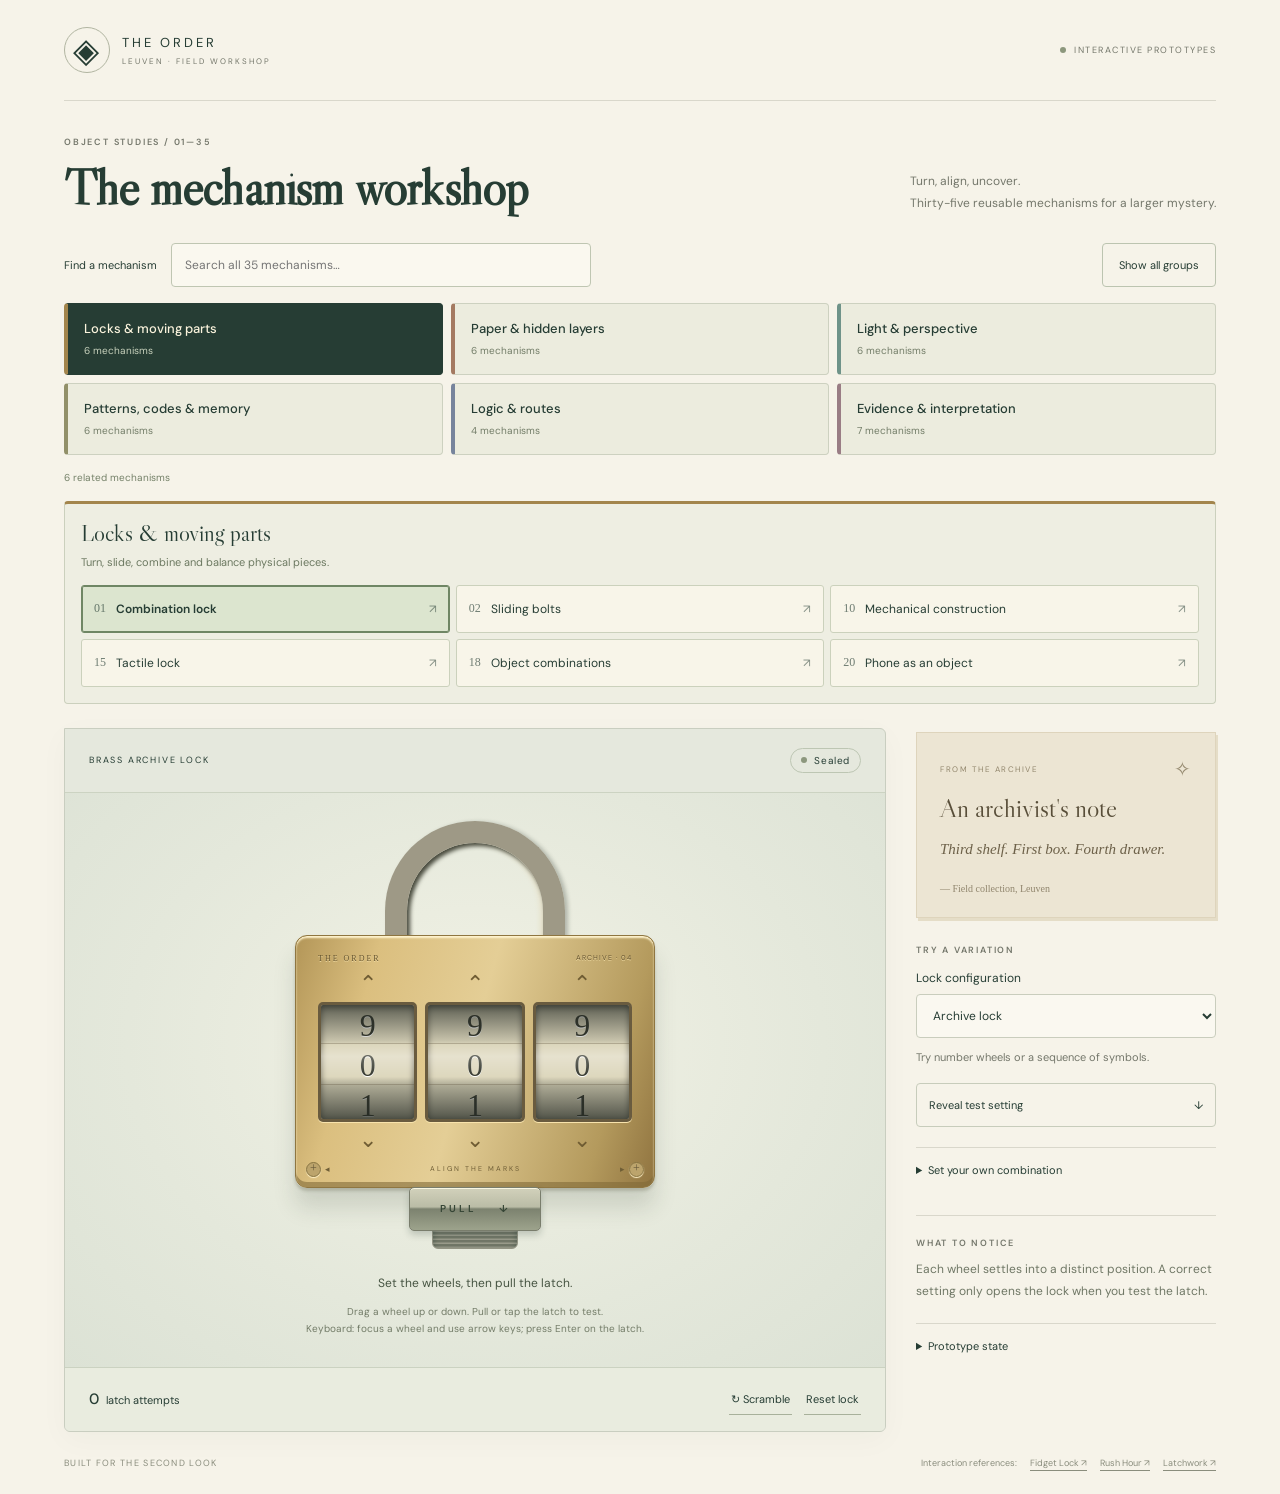
==== index.html @ 9accd9e1 "Publish the workshop grouped into six related mechanism families" ====
<!doctype html>
<html lang="en"><head><meta charset="UTF-8"/><meta name="viewport" content="width=device-width, initial-scale=1.0"/>
<meta name="theme-color" content="#263d34"/><meta name="description" content="Explore 35 reusable puzzle mechanics in six related families: locks and moving parts, paper and hidden layers, light and perspective, patterns and memory, logic and routes, and evidence and interpretation."/>
<title>The Mechanism Workshop · Leuven</title>  <script type="module" crossorigin src="./assets/index-C-4NI9Vb.js"></script>
  <link rel="stylesheet" crossorigin href="./assets/index-BwC45BdS.css">
</head>
<body><div id="root"></div></body></html>
---- assets/index-BwC45BdS.css ----
@import "https://fonts.googleapis.com/css2?family=DM+Sans:wght@400;500;600;700&family=Libre+Caslon+Display&display=swap";._lab_1rty1_1{--forest:#263d34;--muted:#74776b;--line:#d9d7cb;--paper:#f6f3e9;background:var(--paper);min-height:100dvh;color:var(--forest);padding:0 clamp(20px,5vw,76px);font-family:DM Sans,sans-serif}._header_1rty1_6{border-bottom:1px solid var(--line);justify-content:space-between;align-items:center;gap:16px;max-width:1240px;margin:auto;padding:27px 0;display:flex}._brand_1rty1_7{letter-spacing:3px;align-items:center;gap:12px;font-size:13px;text-decoration:none;display:flex}._brand_1rty1_7 small{letter-spacing:2px;color:var(--muted);margin-top:5px;font-size:8px;display:block}._seal_1rty1_9{border:1px solid #b1b5a1;border-radius:50%;place-items:center;width:46px;height:46px;font-family:Georgia,serif;font-size:34px;display:grid}._prototypeLabel_1rty1_10{letter-spacing:1.5px;color:var(--muted);align-items:center;gap:8px;font-size:9px;display:flex}._prototypeLabel_1rty1_10 i,._status_1rty1_11 i{background:#8c977d;border-radius:50%;width:6px;height:6px}._intro_1rty1_12{justify-content:space-between;align-items:end;gap:20px;max-width:1240px;margin:35px auto 28px;display:flex}._eyebrow_1rty1_13{letter-spacing:1.8px;color:var(--muted);font-weight:600;line-height:1.5;font-size:9px!important}._intro_1rty1_12 h1{letter-spacing:-.8px;margin:10px 0 0;font-family:Libre Caslon Display,Georgia,serif;font-size:clamp(34px,4vw,50px);line-height:1.1}._intro_1rty1_12>p{color:var(--muted);font-size:12px;line-height:1.8}._workspace_1rty1_16{grid-template-columns:minmax(0,1fr) 300px;align-items:start;gap:30px;max-width:1240px;margin:auto;display:grid}._workbench_1rty1_17{background:#e5e8dd;border:1px solid #c9cec0;border-radius:0 6px 6px;overflow:hidden;box-shadow:0 8px 30px #27382b08}._benchTop_1rty1_18{letter-spacing:1.8px;border-bottom:1px solid #ccd3c2;justify-content:space-between;align-items:center;gap:15px;padding:19px 24px;font-size:9px;display:flex}._status_1rty1_11{letter-spacing:.6px;border:1px solid #bdc6b3;border-radius:30px;align-items:center;gap:7px;padding:5px 10px;font-size:10px;display:flex}._status_1rty1_11[data-success=true]{color:#264926;background:#d5e3cb;border-color:#93ac84}._status_1rty1_11[data-success=true] i{background:#3d6b34}._stage_1rty1_22{background:radial-gradient(at 50% 44%,#f2f2e5 0,#e4e8db 60%,#dce2d5 100%);min-height:574px;padding:28px 30px 22px}._mechanism_1rty1_23{flex-direction:column;align-items:center;width:100%;display:flex}._lockObject_1rty1_24{flex-shrink:0;width:min(100%,360px);height:448px;position:relative}._shackle_1rty1_25{transform-origin:90% 85%;background:0 0;border:22px solid #9e9986;border-bottom:0;border-radius:90px 90px 0 0;width:50%;height:170px;transition:transform .5s;position:absolute;top:0;left:25%;box-shadow:inset 3px 3px 4px #484a3d,inset -3px 0 5px #e5e0c9,3px 1px 4px #15231b45}._lockObject_1rty1_24[data-open=true] ._shackle_1rty1_25{transform:translateY(-20px)rotate(12deg)}._lockBody_1rty1_27{z-index:2;background:linear-gradient(106deg,#b39658,#dbbf7f 20%,#e4ce96 48%,#b49a5d 84%,#907440);border:1px solid #8f7641;border-radius:12px;width:100%;padding:17px 22px 12px;position:absolute;top:114px;left:0;box-shadow:inset 0 2px 2px #fff4cf,inset 0 -5px #836b3999,0 20px 22px #26352625,0 3px 3px #3e3f2435}._lockBody_1rty1_27:before,._lockBody_1rty1_27:after{content:"+";color:#695a3a;text-align:center;background:#bca46c;border:1px solid #877340;border-radius:50%;width:13px;height:13px;font:12px/10px Georgia,serif;position:absolute;bottom:10px;box-shadow:0 1px 1px #fff1c7}._lockBody_1rty1_27:before{left:10px}._lockBody_1rty1_27:after{right:10px}._engraving_1rty1_30{letter-spacing:2px;color:#64532f;text-shadow:0 1px #eed9a2;justify-content:space-between;gap:8px;margin-bottom:2px;font:8px/1.4 Georgia,serif;display:flex}._engraving_1rty1_30 span{letter-spacing:1px;font:7px DM Sans,sans-serif}._wheels_1rty1_32{grid-template-columns:repeat(var(--wheels), minmax(0, 1fr));gap:8px;display:grid}._wheelColumn_1rty1_33{min-width:0}._wheelStep_1rty1_34{color:#6f5c33;touch-action:manipulation;background:0 0;border-radius:4px;place-items:center;width:100%;height:36px;font:22px Georgia,serif;display:grid}._wheelStep_1rty1_34:hover:not(:disabled){background:#fff1c32b}._wheel_1rty1_32{touch-action:none;cursor:grab;-webkit-user-select:none;user-select:none;background:#ddd7bd;border:3px solid #695b3f;border-radius:5px;height:120px;position:relative;overflow:hidden;box-shadow:0 1px #f8e3ac,inset 0 2px 6px #0008}._wheel_1rty1_32:active{cursor:grabbing}._wheelStack_1rty1_38{pointer-events:none;width:100%;position:absolute;top:-40px}._wheelStack_1rty1_38 span{text-align:center;color:#33362c;text-shadow:0 1px #fff;height:40px;font-family:Georgia,serif;font-size:clamp(22px,3vw,32px);line-height:40px;display:block}._wheelGlass_1rty1_40{pointer-events:none;background:linear-gradient(#252a24b0,#252a2420 31%,#0000 35%,#fff4 45%,#0000 63%,#252a2440 70%,#252a24bf);position:absolute;inset:0}._wheelGlass_1rty1_40:after{content:"";border-top:1px solid #5e513a50;border-bottom:1px solid #5e513a50;width:100%;height:40px;position:absolute;top:38px}._lockIndex_1rty1_42{color:#6f5e36;justify-content:space-between;align-items:center;margin:5px 7px 0;font-size:9px;display:flex}._lockIndex_1rty1_42 span{letter-spacing:2px;font-size:7px}._latchRail_1rty1_44{background:repeating-linear-gradient(0deg,#9a9b8b 0 1px,#727768 2px 4px);border:1px solid #949585;border-radius:6px;width:86px;height:74px;position:absolute;top:354px;left:calc(50% - 43px);box-shadow:inset 0 2px 6px #263c3366}._latch_1rty1_44{color:#354535;letter-spacing:3px;cursor:grab;touch-action:none;-webkit-user-select:none;user-select:none;z-index:3;background:linear-gradient(#d2d1bb,#babca6 45%,#7c826f 50%,#9da38c);border:1px solid #797d6c;border-radius:5px;justify-content:center;align-items:center;gap:22px;width:132px;height:44px;font-size:10px;font-weight:600;display:flex;position:absolute;top:366px;left:calc(50% - 66px);box-shadow:0 4px 7px #263c3338,inset 0 1px #f8f6e1}._latch_1rty1_44:active{cursor:grabbing}._latch_1rty1_44:disabled{opacity:1}._feedback_1rty1_48{text-align:center;color:#465442;max-width:480px;min-height:19px;margin-top:5px;font-size:12px;line-height:1.5}._feedback_1rty1_48[data-success=true]{color:#275f38;font-weight:600}._help_1rty1_50{text-align:center;color:#737c68;max-width:430px;margin-top:10px;font-size:10px;line-height:1.7}._benchBottom_1rty1_51{background:#e9ecdf;border-top:1px solid #cbd2c1;justify-content:space-between;align-items:center;gap:16px;padding:16px 24px;font-size:11px;display:flex}._benchBottom_1rty1_51 strong{margin-right:4px;font-size:15px;font-weight:500}._benchBottom_1rty1_51>div{align-items:center;gap:12px;display:flex}._benchBottom_1rty1_51 button{background:0 0;border-bottom:1px solid #a8b19b;padding:8px 2px;font-size:11px}._sidebar_1rty1_55{min-width:0;padding-top:4px}._note_1rty1_56{background:#ece5d3;border:1px solid #ded4bc;padding:23px;position:relative;box-shadow:2px 3px #e5ddc7}._noteHeading_1rty1_57{letter-spacing:1.5px;color:#93876d;justify-content:space-between;align-items:center;font-size:8px;display:flex}._noteHeading_1rty1_57 span:last-child{font-size:20px}._note_1rty1_56 h2{color:#584e39;margin:12px 0;font:26px/1.15 Libre Caslon Display,Georgia,serif}._note_1rty1_56 p{color:#6d6149;font:italic 15px/1.8 Georgia,serif}._noteSignature_1rty1_61{color:#91866e;margin-top:20px;font:10px Georgia,serif;display:block}._controls_1rty1_62{margin-top:26px}._controls_1rty1_62 label{margin:13px 0 8px;font-size:12px;display:block}._controls_1rty1_62 select,._controls_1rty1_62 input{width:100%;color:var(--forest);background:#faf8f0;border:1px solid #c9cdbd;border-radius:4px;min-height:44px;padding:12px;font-size:12px}._controlNote_1rty1_65{color:var(--muted);margin:10px 0 16px;font-size:11px;line-height:1.7}._outlineButton_1rty1_66{background:0 0;border:1px solid #c7ccbb;border-radius:4px;justify-content:space-between;align-items:center;width:100%;min-height:44px;padding:12px;font-size:11px;display:flex}._outlineButton_1rty1_66:hover{background:#e9ecdf}._reveal_1rty1_68{background:#e9ecdf;border:1px solid #cdd3c1;border-radius:4px;margin-top:9px;padding:16px}._reveal_1rty1_68 small{letter-spacing:1.4px;color:var(--muted);margin-bottom:10px;font-size:8px;display:block}._reveal_1rty1_68 strong{letter-spacing:3px;overflow-wrap:anywhere;font:26px Georgia,serif}._reveal_1rty1_68 ol{margin:0;padding-left:18px;font-size:11px;line-height:1.8}._details_1rty1_72{border-top:1px solid var(--line);margin-top:20px;font-size:11px}._details_1rty1_72 summary{cursor:pointer;padding:15px 0}._details_1rty1_72 pre{white-space:pre-wrap;overflow-wrap:anywhere;background:#e9ecdf;padding:12px;font-size:10px;line-height:1.6}._formRow_1rty1_75{gap:8px;display:flex}._formRow_1rty1_75 input{flex:1;min-width:0}._formRow_1rty1_75 button{background:var(--forest);color:#faf5df;border-radius:4px;padding:10px 15px;font-size:11px}._formError_1rty1_78{color:#99442e;margin-top:8px;font-size:11px}._observation_1rty1_79{border-top:1px solid var(--line);margin-top:23px;padding-top:21px}._observation_1rty1_79 p:last-child{color:#6f7765;margin-top:9px;font-size:12px;line-height:1.8}._footer_1rty1_81{letter-spacing:1.3px;color:#8a8d7d;justify-content:space-between;gap:14px;max-width:1240px;margin:auto;padding:25px 0;font-size:9px;display:flex}._footer_1rty1_81>span:last-child{letter-spacing:0;flex-wrap:wrap;gap:13px;display:flex}._footer_1rty1_81 a{text-underline-offset:4px}._boardFrame_1rty1_84{background:#657260;border:1px solid #515f4c;border-radius:9px;width:min(100%,408px);padding:16px;box-shadow:inset 0 1px 2px #a1af96,0 15px 25px #263c3322}._boardLabel_1rty1_85{color:#c9d0ba;letter-spacing:1.5px;justify-content:space-between;margin:0 0 12px;font-size:8px;display:flex}._board_1rty1_84{aspect-ratio:1;background-color:#d9ddc8;background-image:linear-gradient(90deg,#9ca68b60 1px,#0000 1px),linear-gradient(#9ca68b60 1px,#0000 1px);background-size:calc(100% / var(--size)) calc(100% / var(--size));border:2px solid #48563f;border-radius:3px;width:100%;position:relative;box-shadow:inset 2px 2px 8px #34492e2b}._exit_1rty1_87{z-index:2;color:#fff5d8;pointer-events:none;background:#b29457;border-radius:3px;place-items:center;width:27px;height:36px;font-size:20px;display:grid;position:absolute}._exit_1rty1_87[data-edge=right]{right:-29px;transform:translateY(-50%)}._exit_1rty1_87[data-edge=left]{left:-29px;transform:translateY(-50%)}._exit_1rty1_87[data-edge=top]{width:36px;height:27px;top:-29px;transform:translate(-50%)}._exit_1rty1_87[data-edge=bottom]{width:36px;height:27px;bottom:-29px;transform:translate(-50%)}._boardFrame_1rty1_84[data-solved=true] ._exit_1rty1_87{background:#326044}._bolt_1rty1_93{touch-action:none;-webkit-user-select:none;user-select:none;color:#30482f;cursor:grab;background:linear-gradient(110deg,#869985,#a8b8a0 48%,#738773);border:1px solid #5b715b;border-radius:5px;justify-content:space-around;align-items:center;gap:3px;padding:4px 7px;transition:left .14s,top .14s;display:flex;position:absolute;box-shadow:inset 0 1px 1px #d2ddc9,inset 0 -3px #4b634955,0 3px 4px #3e503d4f}._bolt_1rty1_93[data-axis=y]{flex-direction:column;padding:7px 4px}._bolt_1rty1_93[data-tone=brass]{color:#65502c;background:linear-gradient(115deg,#c6a362,#e6cb8b 50%,#b99b58);border-color:#9b8045;box-shadow:inset 0 1px 1px #fff0c4,inset 0 -3px #84672d55,0 3px 4px #3e503d4f}._bolt_1rty1_93[data-tone=copper]{color:#654c3a;background:linear-gradient(110deg,#ae8872,#d1ab8c 48%,#a17b63);border-color:#8a6e55}._bolt_1rty1_93[data-selected=true]{outline-offset:1px;outline:2px solid #35513c}._bolt_1rty1_93:focus-visible{outline-offset:2px;outline:3px solid #274d37}._bolt_1rty1_93[data-dragging=true]{cursor:grabbing;z-index:3;transition:none;box-shadow:0 6px 9px #233e3545}._bolt_1rty1_93:disabled{opacity:1}._boltName_1rty1_101{text-shadow:0 1px #ffffff50;font:15px Georgia,serif}._bolt_1rty1_93[data-target=true] ._boltName_1rty1_101{letter-spacing:1.6px;font:9px DM Sans,sans-serif}._boltGrip_1rty1_103{background:repeating-linear-gradient(90deg,#32452b40 0 1px,#ffffff20 1px 3px);width:12px;height:18px}._bolt_1rty1_93[data-axis=y] ._boltGrip_1rty1_103{transform:rotate(90deg)}._boltDirection_1rty1_105{opacity:.65;font-size:16px}._nudge_1rty1_106{align-items:center;gap:8px;margin:20px 0 7px;display:flex}._nudge_1rty1_106>span{color:#637259;margin-right:8px;font-size:11px}._smallButton_1rty1_108{background:#edf0e1;border:1px solid #a9b69c;border-radius:4px;min-width:44px;height:38px;font-size:18px}@media (width<=1000px){._workspace_1rty1_16{grid-template-columns:minmax(0,1fr) 270px;gap:20px}._lab_1rty1_1{padding:0 28px}._stage_1rty1_22{padding-left:22px;padding-right:22px}}@media (width<=760px){._lab_1rty1_1{padding:0 18px}._header_1rty1_6{padding:20px 0}._prototypeLabel_1rty1_10{font-size:0}._intro_1rty1_12{margin:26px 0 24px}._intro_1rty1_12>p{display:none}._workspace_1rty1_16{grid-template-columns:1fr;gap:24px}._sidebar_1rty1_55{grid-template-columns:1fr 1fr;gap:22px;display:grid}._controls_1rty1_62,._sidebar_1rty1_55>._details_1rty1_72,._observation_1rty1_79{margin-top:0}._stage_1rty1_22{min-height:560px;padding:24px 24px 20px}._benchTop_1rty1_18{letter-spacing:1.1px;padding:16px;font-size:8px}._footer_1rty1_81{flex-direction:column;padding-bottom:30px;line-height:1.8}}@media (width<=440px){._sidebar_1rty1_55{grid-template-columns:1fr;gap:20px}._stage_1rty1_22{min-height:540px;padding:27px 20px 20px}._stage_1rty1_22[data-mode=sliding]{min-height:0}._lockBody_1rty1_27{padding-left:12px;padding-right:12px}._wheels_1rty1_32{gap:4px}._wheelStack_1rty1_38 span{font-size:24px}._engraving_1rty1_30{letter-spacing:1px}._boardFrame_1rty1_84{padding:11px}._exit_1rty1_87[data-edge=right]{width:22px;right:-23px}._bolt_1rty1_93{gap:1px;padding:4px}._bolt_1rty1_93[data-axis=y]{padding:4px}._boltName_1rty1_101{font-size:13px}._boltDirection_1rty1_105{font-size:12px}._boltGrip_1rty1_103{width:7px;height:13px}._benchBottom_1rty1_51{padding:13px 16px}._benchBottom_1rty1_51>div{gap:10px}._help_1rty1_50{font-size:10px}}@media (prefers-reduced-motion:reduce){._shackle_1rty1_25,._bolt_1rty1_93{transition:none}}._footer_1rty1_81>span:last-child{flex-wrap:wrap}._dial_2pis3_1{aspect-ratio:1;filter:drop-shadow(0 14px 12px #293e3028);width:min(100%,400px);position:relative}._svg_2pis3_2{touch-action:none;-webkit-user-select:none;user-select:none;width:100%;height:100%;display:block;overflow:visible}._track_2pis3_3{cursor:grab;touch-action:none;-webkit-user-select:none;user-select:none;outline:none}._track_2pis3_3:active,._track_2pis3_3[data-dragging=true]{cursor:grabbing}._track_2pis3_3 text{fill:#354331;paint-order:stroke;stroke:#fff5d21a;stroke-width:.5px;font-family:Georgia,serif}._track_2pis3_3[data-selected=true] ._edge_2pis3_6{stroke:#354f36;stroke-width:2px}._svg_2pis3_2 ._track_2pis3_3:focus-visible{outline:none}._track_2pis3_3:focus-visible ._edge_2pis3_6{stroke:#243c25;stroke-width:3px;stroke-dasharray:5 3}._track_2pis3_3[aria-disabled=true]{cursor:default}._hub_2pis3_11{color:#4e573a;letter-spacing:1.2px;background:radial-gradient(circle at 35% 30%,#e0ce98,#baaa72 60%,#9b8c57);border:1px solid #8f8353;border-radius:50%;flex-direction:column;justify-content:center;align-items:center;width:14.8%;height:14.8%;font:9px/1.5 DM Sans,sans-serif;display:flex;position:absolute;top:42.6%;left:42.6%;box-shadow:inset 0 1px 2px #ffefb8,0 3px 5px #293c3245}._hub_2pis3_11 span{letter-spacing:1.2px;font:8px/1.5 DM Sans,sans-serif}._hub_2pis3_11:disabled{opacity:1}._dial_2pis3_1[data-open=true] ._hub_2pis3_11{color:#2f5032;background:radial-gradient(circle at 35% 30%,#becfa8,#87a275)}._dial_2pis3_1[data-open=true] ._hub_2pis3_11 span{font-size:20px;line-height:1}._readouts_2pis3_19{justify-content:center;gap:9px;width:min(100%,330px);margin-top:18px;display:flex}._readout_2pis3_19{color:#43543c;background:#edf0e2;border:1px solid #b9c1ac;border-radius:5px;flex:1;min-width:0;max-width:90px;padding:8px 11px}._readout_2pis3_19[aria-pressed=true]{border-color:#3e5b41;box-shadow:0 0 0 1px #3e5b4125}._readoutTop_2pis3_22{color:#77836a;justify-content:space-between;align-items:center;gap:12px;font:9px Georgia,serif;display:flex}._readout_2pis3_19 i{background:#d4d9c5;border:1px solid #a8b197;border-radius:50%;width:6px;height:6px}._readout_2pis3_19 i[data-status=Aligned]{background:#4b7850;border-color:#3a6540;box-shadow:0 0 4px #638a5d50}._readout_2pis3_19 i[data-status=Unaligned]{background:#bf9870;border-color:#aa825b}._readout_2pis3_19 strong{margin:2px 0;font:24px/1.25 Georgia,serif;display:block}._readout_2pis3_19 small{color:#7a846e;font:8px DM Sans,sans-serif;display:block}._decoded_2pis3_28{text-align:center;background:#eef0df;border:1px solid #c2c8b1;border-radius:4px;width:min(100%,420px);margin:5px 0 12px;padding:12px 16px}._decoded_2pis3_28 small{letter-spacing:1.4px;color:#7d846d;margin-bottom:8px;font-size:8px;display:block}._decoded_2pis3_28 output{letter-spacing:1.1px;overflow-wrap:anywhere;color:#3c5339;font:15px/1.7 Georgia,serif;display:block}._options_2pis3_31{margin-top:15px}._options_2pis3_31 label{align-items:center;gap:9px;font-size:11px;line-height:1.5;display:flex}._options_2pis3_31 input[type=checkbox]{accent-color:#3b5b40;flex-shrink:0;width:16px;height:16px;min-height:16px}._options_2pis3_31 textarea{resize:vertical;color:#3d4f37;background:#faf8f0;border:1px solid #c9cdbd;border-radius:4px;width:100%;min-height:86px;padding:11px;font:12px/1.6 DM Sans,sans-serif}._options_2pis3_31 textarea:focus-visible{outline-offset:4px;outline:3px solid #b9764e}@media (width<=440px){._hub_2pis3_11,._hub_2pis3_11 span{letter-spacing:.6px;font-size:7px}._readouts_2pis3_19{gap:6px}._readout_2pis3_19{padding:7px 9px}._readout_2pis3_19 strong{font-size:21px}._readout_2pis3_19 small{font-size:8px}._decoded_2pis3_28 output{font-size:13px}}._catalogue_1i2ft_1{max-width:1240px;color:var(--forest);margin:0 auto 24px}._toolbar_1i2ft_2{align-items:flex-end;gap:16px;margin-bottom:16px;display:flex}._toolbar_1i2ft_2 label{flex:1;align-items:center;gap:14px;font-size:11px;display:flex}._toolbar_1i2ft_2 input{width:100%;min-width:0;max-width:420px;min-height:44px;color:var(--forest);background:#faf8ef;border:1px solid #bfc6b2;border-radius:4px;padding:11px 13px;font:12px DM Sans,sans-serif}._allToggle_1i2ft_5{background:0 0;border:1px solid #bcc4b0;border-radius:4px;min-height:44px;padding:11px 16px;font-size:11px}._allToggle_1i2ft_5[aria-pressed=true]{background:#e2e7d7;border-color:#6b8264}._families_1i2ft_7{grid-template-columns:repeat(3,minmax(0,1fr));gap:8px;display:grid}._families_1i2ft_7 button{text-align:left;border:1px solid #cdd1c0;border-left:4px solid var(--family-color);min-height:72px;color:var(--forest);background:#ececde;border-radius:4px;flex-direction:column;justify-content:center;align-items:flex-start;gap:6px;padding:12px 16px;display:flex;position:relative}._families_1i2ft_7 strong{font-size:13px;font-weight:500;line-height:1.4}._families_1i2ft_7 span{color:#737d68;font-size:10px}._families_1i2ft_7 button[aria-pressed=true]{background:var(--forest);color:#faf3dc;border-color:var(--forest);border-left-color:var(--family-color)}._families_1i2ft_7 button[aria-pressed=true] span{color:#c8d2bd}._resultBar_1i2ft_13{color:#748068;justify-content:space-between;align-items:center;gap:12px;min-height:38px;margin:4px 0;font-size:10px;display:flex}._resultBar_1i2ft_13 button{text-underline-offset:3px;min-height:36px;color:var(--forest);background:0 0;padding:8px 4px;font-size:11px;text-decoration:underline}._family_1i2ft_15{border:1px solid #cbd0bd;border-top:3px solid var(--family-color);background:#eeeee2;border-radius:4px;min-width:0;padding:16px}._familyHeading_1i2ft_16{margin-bottom:13px}._familyHeading_1i2ft_16 h2{margin:0 0 6px;font:23px/1.2 Libre Caslon Display,Georgia,serif}._familyHeading_1i2ft_16 p{color:#6c7961;margin:0;font-size:11px;line-height:1.7}._mechanisms_1i2ft_19{grid-template-columns:repeat(3,minmax(0,1fr));gap:6px;display:grid}._mechanisms_1i2ft_19 button{text-align:left;min-height:48px;color:var(--forest);background:#f8f5e9;border:1px solid #cbd1bc;border-radius:3px;align-items:center;gap:10px;padding:12px;font-size:12px;display:flex}._mechanisms_1i2ft_19 strong{font-weight:400;line-height:1.5}._mechanisms_1i2ft_19 button>span:first-child{opacity:.65;flex-shrink:0;font:12px Georgia,serif}._mechanisms_1i2ft_19 button>span:last-child{opacity:.55;margin-left:auto}._mechanisms_1i2ft_19 button[aria-pressed=true]{background:#dce5cf;border-color:#6f8664;box-shadow:inset 0 0 0 1px #6f8664}._mechanisms_1i2ft_19 button[aria-pressed=true] strong{font-weight:600}._allGroups_1i2ft_26{grid-template-columns:repeat(2,minmax(0,1fr));align-items:start;gap:14px;display:grid}._allGroups_1i2ft_26 ._mechanisms_1i2ft_19{grid-template-columns:repeat(2,minmax(0,1fr))}._singleGroup_1i2ft_28{display:block}._empty_1i2ft_29{background:#ececde;border:1px dashed #b7c1a8;border-radius:4px;grid-column:1/-1;padding:22px}._empty_1i2ft_29 p:first-child{margin:0 0 10px;font:19px Georgia,serif}._empty_1i2ft_29 p:last-child{color:#6c7961;margin:0;font-size:12px;line-height:1.7}._catalogue_1i2ft_1 button{cursor:pointer;touch-action:manipulation}._catalogue_1i2ft_1 button:hover:not([aria-pressed=true]){background:#e3e8d7}._catalogue_1i2ft_1 button:focus-visible,._toolbar_1i2ft_2 input:focus-visible{outline-offset:3px;outline:3px solid #aa773e}@media (width<=850px){._toolbar_1i2ft_2 label{flex-direction:column;align-items:flex-start;gap:7px}._toolbar_1i2ft_2 input{max-width:none}._mechanisms_1i2ft_19{grid-template-columns:repeat(2,minmax(0,1fr))}._allGroups_1i2ft_26{grid-template-columns:1fr}}@media (width<=560px){._toolbar_1i2ft_2{gap:10px}._allToggle_1i2ft_5{max-width:110px;padding:10px;line-height:1.5}._families_1i2ft_7{grid-template-columns:repeat(2,minmax(0,1fr));gap:7px}._families_1i2ft_7 button{gap:5px;min-height:78px;padding:10px}._families_1i2ft_7 strong{font-size:12px}._families_1i2ft_7 span{font-size:9px}._family_1i2ft_15{padding:12px}._familyHeading_1i2ft_16 h2{font-size:22px}._mechanisms_1i2ft_19 button{gap:7px;padding:10px 8px;font-size:11px}._mechanisms_1i2ft_19 button>span:last-child{display:none}}._mechanism_sjeeg_1{color:#344f40;min-width:0}._mechanism_sjeeg_1 button,._mechanism_sjeeg_1 select{font:inherit;color:inherit}._mechanism_sjeeg_1 button{cursor:pointer;touch-action:manipulation;background:#f0ecdc;border:1px solid #aeb79d;border-radius:4px;min-height:44px;padding:10px 12px;font-size:12px}._mechanism_sjeeg_1 button:hover:not(:disabled){background:#e0e6d2}._mechanism_sjeeg_1 button[aria-pressed=true],._card_sjeeg_5[data-selected=true]{background:#d7dfc8;border-color:#557452;box-shadow:inset 0 0 0 1px #557452}._mechanism_sjeeg_1 button:disabled{cursor:default;opacity:.55}._mechanism_sjeeg_1 button:focus-visible,._mechanism_sjeeg_1 select:focus-visible,._handle_sjeeg_7:focus-visible,._svgButton_sjeeg_7:focus-visible{outline-offset:3px;outline:3px solid #a86a30}._mechanism_sjeeg_1 select{background:#faf5e5;border:1px solid #afb79e;border-radius:4px;width:100%;min-height:44px;margin-top:6px;padding:9px 7px;font-size:12px}._mechanism_sjeeg_1 input[type=checkbox]{accent-color:#3a6045;vertical-align:middle;flex-shrink:0;width:18px;height:18px}._mechanism_sjeeg_1 label{font-size:12px;line-height:1.6}._clue_sjeeg_11{color:#506147;margin:0 0 20px;font:16px/1.65 Georgia,serif}._scene_sjeeg_12{color:#34523f;background:#e6e2d1;border:1px solid #adb49b;border-radius:4px;width:100%;height:auto;display:block;overflow:hidden}._scene_sjeeg_12 text{fill:#3b5140;font-family:DM Sans,sans-serif}._handle_sjeeg_7{touch-action:none;cursor:grab;-webkit-user-select:none;user-select:none}._handle_sjeeg_7:active{cursor:grabbing}._svgButton_sjeeg_7{cursor:pointer;touch-action:manipulation}._svgButton_sjeeg_7:focus-visible>rect{stroke:#b07b38;stroke-width:5px}._walkRow_sjeeg_18{grid-template-columns:1fr 1fr;align-items:center;gap:18px;margin:15px 0;display:grid}._walkRow_sjeeg_18 p,._caption_sjeeg_19{color:#66725b;font-size:11px;line-height:1.7}._pad_sjeeg_20{width:100%;min-width:0;height:auto}._ranges_sjeeg_21{grid-template-columns:repeat(auto-fit,minmax(130px,1fr));gap:16px;margin:12px 0;display:grid}._cards_sjeeg_22{grid-template-columns:repeat(auto-fit,minmax(min(100%,180px),1fr));gap:12px;margin:16px 0;display:grid}._card_sjeeg_5{overflow-wrap:anywhere;background:#eee8d5;border:1px solid #bfc3ab;border-radius:4px;min-width:0;padding:14px}._card_sjeeg_5 h3{margin:0 0 10px;font:20px/1.2 Georgia,serif}._card_sjeeg_5 p{margin:8px 0 12px;font-size:12px;line-height:1.75}._card_sjeeg_5 small{color:#6d755e;font-size:10px;line-height:1.6;display:block}._card_sjeeg_5 label{margin-top:14px;display:block}._card_sjeeg_5 button{width:100%;margin-top:12px}._card_sjeeg_5>svg{width:100%;height:130px;display:block}._card_sjeeg_5 h3._glyph_sjeeg_30{text-align:center;font-size:38px}._inscription_sjeeg_31{text-align:center;border-block:1px solid #b7bda7;margin:18px 0;padding:12px;font:17px Georgia,serif}._inscription_sjeeg_31 strong{vertical-align:middle;padding-right:10px;font-size:32px}._symbol_sjeeg_33{width:55px;height:55px;margin:auto;display:block}._inventory_sjeeg_34{grid-template-columns:repeat(4,minmax(0,1fr));gap:8px;margin-bottom:18px;display:grid}._inventory_sjeeg_34 ._dragItem_sjeeg_35{touch-action:none;-webkit-user-select:none;user-select:none;flex-direction:column;gap:5px;min-width:0;padding:8px 4px;display:flex}._dragItem_sjeeg_35 small{color:#748064;font-size:10px}._bays_sjeeg_37{background:#b3ac94;border-block:10px solid #8d896f;grid-template-columns:repeat(3,minmax(0,1fr));gap:8px;padding:10px;display:grid}._mechanism_sjeeg_1 ._bay_sjeeg_37{border-radius:0;flex-direction:column;align-items:center;gap:5px;min-width:0;padding:0 0 12px;display:flex}._bay_sjeeg_37 svg{width:100%;max-height:145px;display:block}._bay_sjeeg_37 strong{font:16px Georgia,serif}._bay_sjeeg_37 small{font-size:10px}._rules_sjeeg_42{margin:16px 0;padding:0;list-style:none}._rules_sjeeg_42 li{color:#6b725e;padding:6px 0;font-size:12px;line-height:1.6}._rules_sjeeg_42 li[data-met=true]{color:#2e653d}._rules_sjeeg_42 span{width:18px;display:inline-block}._ghost_sjeeg_46{z-index:30;pointer-events:none;background:#e5d4a9dd;border:2px solid #7b824c;border-radius:50%;width:70px;height:70px;padding:8px;position:fixed;transform:translate(-50%,-50%)}._toolbar_sjeeg_47{flex-wrap:wrap;gap:8px;margin:16px 0;display:flex}._toolbar_sjeeg_47 button{flex:auto}._action_sjeeg_49{width:100%;margin-top:12px}._inline_sjeeg_50{align-items:center;gap:8px;min-height:44px;margin-top:10px;display:flex}._forms_sjeeg_51{grid-template-columns:repeat(2,minmax(0,1fr));gap:16px;margin:18px 0;display:grid}._fullLabel_sjeeg_52{margin:20px 0;display:block}._subheading_sjeeg_53{margin:25px 0 14px;font:20px Georgia,serif}._timeline_sjeeg_54{padding-left:24px}._timeline_sjeeg_54 li{border-bottom:1px solid #b6bea5;padding:10px 0;font-size:12px}._timeline_sjeeg_54 li>span{margin:0 0 8px;font:16px Georgia,serif;display:block}._timeline_sjeeg_54 button{margin-right:8px}._dossier_sjeeg_58{background:#e8dcc0;border:1px solid #b7a784;margin:0 0 18px;padding:22px;box-shadow:2px 3px #d6ccb3}._dossier_sjeeg_58>span{letter-spacing:1.5px;color:#776c50;margin-bottom:12px;font-size:9px;display:block}._dossier_sjeeg_58 strong{font:24px Georgia,serif}._dossier_sjeeg_58 p{margin:12px 0;font:15px/1.8 Georgia,serif}._dossier_sjeeg_58 button{margin:8px 8px 0 0}._comparisons_sjeeg_63{grid-template-columns:repeat(2,minmax(0,1fr));gap:14px;margin:16px 0;display:grid}._pair_sjeeg_64{grid-template-columns:repeat(2,minmax(0,1fr));gap:10px;margin:12px 0;display:grid}._pair_sjeeg_64 figure{margin:0}._pair_sjeeg_64 svg{width:100%;display:block}._pair_sjeeg_64 figcaption{text-align:center;margin-top:5px;font-size:10px}._pair_sjeeg_64>div>strong{font-size:12px}._pair_sjeeg_64 p{font-size:11px;line-height:1.7}._pair_sjeeg_64 label{align-items:start;gap:6px;min-height:44px;font-size:11px;display:flex}._steps_sjeeg_71{flex-wrap:wrap;gap:5px;margin:0 0 20px;font-size:11px;display:flex}._steps_sjeeg_71 span{text-align:center;background:#e4e5d2;border:1px solid #bdc5ad;flex:1;padding:10px}._steps_sjeeg_71 span[data-active=true]{color:#f3ebcf;background:#3a5947}._notebook_sjeeg_74{background:#ede5ce;border:1px solid #c0b797;margin-top:20px;padding:14px}._notebook_sjeeg_74 summary{cursor:pointer;min-height:30px;font:16px Georgia,serif}._notebook_sjeeg_74 ._scene_sjeeg_12{margin-top:15px}._notebook_sjeeg_74 li,._notebook_sjeeg_74 p{font-size:12px;line-height:1.8}@media (width<=650px){._comparisons_sjeeg_63{grid-template-columns:1fr}._cards_sjeeg_22{grid-template-columns:repeat(auto-fit,minmax(min(100%,140px),1fr))}._forms_sjeeg_51{grid-template-columns:1fr}._walkRow_sjeeg_18{grid-template-columns:1fr;gap:0}._pad_sjeeg_20{max-width:330px;margin:auto}._inventory_sjeeg_34{grid-template-columns:repeat(2,minmax(0,1fr))}._card_sjeeg_5{padding:12px}._clue_sjeeg_11{font-size:15px}._scene_sjeeg_12 text{font-size:12px}}@media (prefers-reduced-motion:reduce){._mechanism_sjeeg_1 *{scroll-behavior:auto}}._mechanism_sjeeg_1 ._submit_sjeeg_81{color:#f9f3dd;background:#354c3c;border-color:#354c3c}._mechanism_sjeeg_1 ._submit_sjeeg_81:hover:not(:disabled){background:#476044}._pad_sjeeg_20,._touchScene_sjeeg_84{touch-action:none;-webkit-user-select:none;user-select:none}._surface_z5h0t_1{background:#d9decd;border:1px solid #b7bfa7;border-radius:3px;width:100%;height:auto;display:block;overflow:hidden}._fragment_z5h0t_2{cursor:grab;touch-action:none;-webkit-user-select:none;user-select:none}._fragment_z5h0t_2:active{cursor:grabbing}._fragment_z5h0t_2:focus-visible{filter:drop-shadow(0 0 3px #365e3f);outline:none}._tools_z5h0t_5{flex-wrap:wrap;align-items:flex-end;gap:8px;margin-top:15px;display:flex}._tools_z5h0t_5 label{color:#58684e;flex:150px;font-size:10px;line-height:1.8}._tools_z5h0t_5 select{color:#43583e;width:100%;min-height:40px;font:inherit;background:#f0f1e5;border:1px solid #b9c2a9;border-radius:3px;padding:8px;font-size:11px;display:block}._tools_z5h0t_5 button{color:#526448;background:#edf0e1;border:1px solid #b9c2a9;border-radius:3px;min-height:40px;padding:9px 12px;font-size:11px}._tools_z5h0t_5 button:hover:not(:disabled){background:#e1e6d4}._tools_z5h0t_5 button:disabled{opacity:.45;cursor:default}._foldHandle_z5h0t_11{cursor:ew-resize;touch-action:none;-webkit-user-select:none;user-select:none}._foldHandle_z5h0t_11[data-axis=y]{cursor:ns-resize}._foldHandle_z5h0t_11:focus-visible{filter:drop-shadow(0 0 3px #365e3f);outline:none}._scratchSurface_z5h0t_14{touch-action:none;-webkit-user-select:none;user-select:none;cursor:crosshair}._scratchSurface_z5h0t_14:focus-visible{outline-offset:4px;outline:3px solid #748961}._range_z5h0t_16{color:#5a6b4f;margin-top:13px;font-size:11px;line-height:1.8;display:block}._range_z5h0t_16 input{accent-color:#627c53;width:100%;height:28px;display:block}._range_z5h0t_16 output{float:right;font-variant-numeric:tabular-nums}._progress_z5h0t_19{flex-wrap:wrap;gap:8px 20px;margin:13px 0 0;display:flex}._progress_z5h0t_19 label{color:#62735a;flex:90px;font-size:10px}._progress_z5h0t_19 span{float:right;font-variant-numeric:tabular-nums}._progress_z5h0t_19 progress{accent-color:#70855b;width:100%;height:5px;margin-top:6px;display:block}._chip_z5h0t_23{fill:#f1ebd8;stroke:#647a56;stroke-width:1.5px}@media (width<=560px){._tools_z5h0t_5{gap:6px}._tools_z5h0t_5 button{padding:9px;font-size:10px}._tools_z5h0t_5 label{flex-basis:100%}}._touchSurface_z5h0t_27{touch-action:none;-webkit-user-select:none;user-select:none}._documentStage_1w7co_1{background:radial-gradient(at 50% 20%,#eff0e3,#dfe5d5);padding:24px clamp(12px,2.5vw,28px)}._mechanism_1w7co_2{width:100%;min-width:0}._surface_1w7co_3,._dragSurface_1w7co_3,._comparisonSurface_1w7co_3{background:#e6e2cf;border:1px solid #bac0aa;border-radius:3px;width:100%;height:auto;display:block;overflow:hidden;box-shadow:0 9px 24px #35443115}._dragSurface_1w7co_3,._paperHandle_1w7co_4{touch-action:none;-webkit-user-select:none;user-select:none;cursor:grab}._dragSurface_1w7co_3:active,._paperHandle_1w7co_4:active{cursor:grabbing}._comparisonSurface_1w7co_3{cursor:crosshair;touch-action:manipulation}._dragSurface_1w7co_3:focus-visible,._comparisonSurface_1w7co_3:focus-visible{outline-offset:4px;outline:3px solid #768e62}._paperHandle_1w7co_4:focus-visible{outline:none}._paperHandle_1w7co_4:focus-visible>path{stroke:#2b633c;stroke-width:4px}._plateHeading_1w7co_10{letter-spacing:1.3px;color:#6e7962;justify-content:space-between;align-items:center;gap:12px;margin:0 0 12px;font-size:9px;line-height:1.5;display:flex}._readout_1w7co_11{font-variant-numeric:tabular-nums;color:#67735c;justify-content:center;gap:22px;padding:12px;font-size:11px;display:flex}._rangeGrid_1w7co_12{grid-template-columns:1fr 1fr;gap:12px 22px;padding:12px 0;display:grid}._rangeGrid_1w7co_12 label,._wipeControl_1w7co_13{color:#58674d;font-size:11px;line-height:1.8}._rangeGrid_1w7co_12 output{float:right;color:#82876f;font-variant-numeric:tabular-nums}._rangeGrid_1w7co_12 label:last-child{grid-column:1/-1}._rangeGrid_1w7co_12 input,._wipeControl_1w7co_13 input{accent-color:#657d53;cursor:pointer;width:100%;height:28px;display:block}._check_1w7co_17{color:#f9f3dd;letter-spacing:.3px;background:#354c3c;border:1px solid #354c3c;border-radius:3px;justify-content:space-between;width:100%;margin-top:14px;padding:14px 18px;font-size:12px;display:flex}._check_1w7co_17:hover:not(:disabled){background:#476044}._check_1w7co_17:disabled{opacity:.65}._feedback_1w7co_20{text-align:center;color:#586248;max-width:580px;min-height:48px;margin:16px auto 0;font:15px/1.6 Georgia,serif}._feedback_1w7co_20[data-success=true]{color:#2d633f;font-weight:700}._help_1w7co_22{text-align:center;color:#748069;max-width:580px;margin:10px auto 0;font-size:10px;line-height:1.7}._caption_1w7co_23{color:#6d795e;text-align:center;margin:15px 0 0;font-size:11px}._segmented_1w7co_24{gap:5px;margin-top:14px;margin-bottom:14px;display:flex}._segmented_1w7co_24:first-child{margin-top:0}._segmented_1w7co_24 button,._paperTools_1w7co_26 button,._slotTools_1w7co_26 button{color:#526448;background:#edf0e1;border:1px solid #b9c2a9;border-radius:3px;min-height:40px;padding:9px 12px;font-size:11px}._segmented_1w7co_24 button{flex:1}._segmented_1w7co_24 button[aria-pressed=true]{color:#fff9e8;background:#738166;border-color:#738166}._paperTools_1w7co_26{grid-template-columns:repeat(3,1fr);gap:7px;display:grid}._paperTools_1w7co_26 button:disabled,._slotTools_1w7co_26 button:disabled{opacity:.45;cursor:default}._slotTools_1w7co_26{flex-wrap:wrap;align-items:center;gap:6px;margin-top:12px;display:flex}._slotTools_1w7co_26 span{color:#738165;margin-right:auto;font-size:10px}._slotTools_1w7co_26 button{min-height:34px;padding:7px 10px}._comparisonPair_1w7co_34{grid-template-columns:1fr 1fr;align-items:start;gap:10px;display:grid}._wipeControl_1w7co_13{text-align:center;margin-top:14px;display:block}._checkOption_1w7co_36._checkOption_1w7co_36{color:#65735c;align-items:center;gap:8px;margin:16px 0;font-size:11px;display:flex}._checkOption_1w7co_36 input[type=checkbox]{accent-color:#6c825b;flex:0 0 16px;width:16px;height:16px;min-height:16px;margin:0;padding:0}._artNote_1w7co_38{color:#879078;margin:15px 0 0;font-size:9px;line-height:1.6}._solution_1w7co_39{white-space:pre-line;font:12px/1.8 DM Sans,sans-serif}@media (width<=680px){._documentStage_1w7co_1{padding:20px 12px}._comparisonPair_1w7co_34{grid-template-columns:1fr;gap:20px}._plateHeading_1w7co_10{letter-spacing:.8px;font-size:8px}._readout_1w7co_11{gap:16px}._rangeGrid_1w7co_12{gap:8px 15px}._segmented_1w7co_24 button,._paperTools_1w7co_26 button{padding:10px 7px;font-size:10px}._feedback_1w7co_20{font-size:14px}}._touchSurface_1w7co_50{touch-action:none;-webkit-user-select:none;user-select:none}._tools_s7um2_1{flex-wrap:wrap;gap:8px;margin:12px 0;display:flex}._tools_s7um2_1 button,._secondary_s7um2_1{color:#405b4c;min-height:40px;font:inherit;cursor:pointer;background:#edf0df;border:1px solid #a9b793;border-radius:2px;flex:1;padding:10px 12px;font-size:11px}._tools_s7um2_1 button[aria-pressed=true]{color:#fff;background:#698154}._tools_s7um2_1 button:disabled,._secondary_s7um2_1:disabled{opacity:.45;cursor:default}._tools_s7um2_1 button:focus-visible,._secondary_s7um2_1:focus-visible,._ornament_s7um2_1:focus-visible,._bay_s7um2_1:focus-visible{outline-offset:3px;outline:2px solid #947741}._mirror_s7um2_1{cursor:grab;touch-action:none;outline:none}._mirror_s7um2_1:focus-visible>circle:first-child{stroke:#896f3c;stroke-width:2px}._phase_s7um2_1{color:#657a55;text-align:center;margin:16px 0;font-size:12px;line-height:1.8}._record_s7um2_1{text-align:center;color:#7a8866;font-size:10px}._steering_s7um2_1{grid-template-columns:150px 1fr;align-items:center;gap:24px;display:grid}._joystick_s7um2_1{touch-action:none;cursor:grab;width:150px;display:block}._joystick_s7um2_1:focus-visible{outline-offset:2px;outline:2px solid #947741}._range_s7um2_1{color:#526d50;flex-direction:column;gap:8px;margin:10px 0;font-size:11px;display:flex}._range_s7um2_1 input{accent-color:#6b8356;width:100%}._sensor_s7um2_1{border-top:1px solid #c4cdb6;border-bottom:1px solid #c4cdb6;margin-top:18px;padding:10px 0}._sensor_s7um2_1 p{color:#6e7d5f;font-size:11px;line-height:1.8}._memoryFrame_s7um2_1{background:#d6dcc5;border:1px solid #a6b394;border-radius:3px;padding:20px}._memoryHeading_s7um2_1{text-align:center;letter-spacing:2px;color:#6f815d;margin:2px 0 18px;font-size:9px}._memoryGrid_s7um2_1{gap:10px;display:grid}._bay_s7um2_1{color:#65794e;min-width:0;min-height:112px;font:inherit;background:#eae6ce;border:1px solid #b7b291;border-radius:4px;flex-direction:column;align-items:center;padding:9px 6px;display:flex;box-shadow:inset 0 4px 9px #6f785812}._bay_s7um2_1 small{color:#8d9577;letter-spacing:1px;margin-bottom:5px;font-size:9px}._bay_s7um2_1 svg{width:56px;max-width:100%;height:56px}._bay_s7um2_1 span{font-size:11px}._bay_s7um2_1:disabled{cursor:default;opacity:1}._bay_s7um2_1:not(:disabled){cursor:pointer}._emptyBay_s7um2_1{color:#aab295;margin:auto;font-family:Georgia,serif!important;font-size:30px!important}._ornaments_s7um2_1{flex-wrap:wrap;gap:8px;margin:18px 0 12px;display:flex}._ornament_s7um2_1{color:#667e51;cursor:grab;touch-action:none;min-width:75px;font:inherit;background:#e6e9d6;border:1px solid #a9b796;flex-direction:column;flex:1;align-items:center;padding:10px 6px;display:flex}._ornament_s7um2_1 svg{width:45px;height:45px}._ornament_s7um2_1 span{margin-top:4px;font-size:11px}._ornament_s7um2_1[aria-pressed=true]{background:#c1cfad;border-color:#748c5d}._ornament_s7um2_1:disabled{opacity:.65;cursor:default}._ghost_s7um2_1{z-index:50;pointer-events:none;color:#5e7350;background:#f4ebcf;border:1px solid #b6aa7b;border-radius:3px;padding:13px 18px;font-size:12px;position:fixed;transform:translate(-50%,-50%);box-shadow:0 6px 24px #233b3025}._secondary_s7um2_1{width:100%}@media (width<=520px){._memoryFrame_s7um2_1{padding:12px 9px}._memoryGrid_s7um2_1{gap:6px}._bay_s7um2_1{min-height:94px;padding:7px 3px}._bay_s7um2_1 svg{width:40px;height:40px}._bay_s7um2_1 span{font-size:10px}._bay_s7um2_1 small{letter-spacing:0;font-size:8px}._steering_s7um2_1{grid-template-columns:110px 1fr;gap:12px}._joystick_s7um2_1{width:110px}._tools_s7um2_1 button{min-width:70px;padding:9px 7px}._ornament_s7um2_1{min-width:56px}._ornament_s7um2_1 svg{width:36px;height:36px}._memoryHeading_s7um2_1{letter-spacing:1px;font-size:8px}}._tools_g8krt_1{flex-wrap:wrap;gap:7px;margin:13px 0;display:flex}._tools_g8krt_1 button,._slot_g8krt_2,._fragment_g8krt_2 button,._inventory_g8krt_2 button,._transport_g8krt_2 button{color:#496040;background:#edf0e1;border:1px solid #aeb99d;border-radius:3px;min-height:40px;padding:9px 12px;font-size:11px}._tools_g8krt_1 button{flex:85px}._tools_g8krt_1 button[aria-pressed=true],._inventory_g8krt_2 button[aria-pressed=true],._fragment_g8krt_2 button[aria-pressed=true]{color:#fff8e6;background:#687f55}._tools_g8krt_1 button:disabled,._slot_g8krt_2:disabled,._fragment_g8krt_2 button:disabled,._inventory_g8krt_2 button:disabled,._transport_g8krt_2 button:disabled{opacity:.5}._readings_g8krt_6{flex-wrap:wrap;gap:8px;margin:14px 0 0;display:flex}._readings_g8krt_6 span{color:#5a704d;text-align:center;background:#e6ead7;border:1px solid #b7c2a6;flex:100px;padding:9px;font-size:11px}._ranges_g8krt_8{grid-template-columns:1fr 1fr;gap:0 20px;display:grid}._recorder_g8krt_9{background:#d4ddc5;border:1px solid #a4b192;border-radius:6px;padding:18px}._transport_g8krt_2{flex-wrap:wrap;gap:7px;margin-top:12px;display:flex}._transport_g8krt_2 button{flex:110px}._playback_g8krt_12{color:#59714b;min-height:20px;margin-top:10px;font-size:11px}._progress_g8krt_13{accent-color:#6e8058;width:100%;height:6px;margin-top:10px;display:block}._audioSettings_g8krt_14{flex-wrap:wrap;gap:14px;margin:15px 0;display:flex}._audioSettings_g8krt_14 label{color:#637355;flex:110px;font-size:11px}._audioSettings_g8krt_14 select,._audioSettings_g8krt_14 input[type=range]{accent-color:#6e8058;color:#526749;background:#edf0e1;border:1px solid #aab69a;border-radius:3px;width:100%;min-height:36px;margin-top:5px;padding:5px;display:block}._fragments_g8krt_17{grid-template-columns:1fr 1fr;gap:12px;margin-top:18px;display:grid}._fragment_g8krt_2{background:#f0ead6;border:1px solid #bbb799;border-radius:3px;min-width:0;padding:12px}._fragment_g8krt_2 h3{color:#526247;margin:0 0 9px;font:18px Georgia,serif}._fragment_g8krt_2>div{gap:6px;display:flex}._fragment_g8krt_2 button{flex:1;padding:8px}._grip_g8krt_22{touch-action:none;-webkit-user-select:none;user-select:none;cursor:grab}._grip_g8krt_22:active{cursor:grabbing}._slots_g8krt_24{flex-wrap:wrap;gap:8px;margin:14px 0;display:flex}._slot_g8krt_2{text-align:left;background:#dbe2cd;border-style:dashed;flex:90px;min-height:70px}._slot_g8krt_2 small{color:#7d896c;letter-spacing:1px;margin-bottom:8px;font-size:9px;display:block}._slot_g8krt_2[data-filled=true]{background:#eae7d3;border-style:solid}._inventory_g8krt_2{flex-wrap:wrap;gap:7px;margin-top:14px;display:flex}._inventory_g8krt_2 button{flex:130px}._ghost_g8krt_30{z-index:100;pointer-events:none;color:#405a3c;background:#d8c595;border:1px solid #8e936c;border-radius:4px;padding:10px 16px;font-size:12px;position:fixed;transform:translate(-50%,-50%);box-shadow:0 5px 14px #39432933}._score_g8krt_31{color:#586e4a;background:#e8eddb;border:1px solid #b8c4a7;margin:8px 0 0;padding:10px;font-size:11px;line-height:1.8}._score_g8krt_31 svg{width:100%;height:38px;display:block}._caption_g8krt_33{text-align:center;color:#647453;margin:12px 0;font:11px/1.7 Georgia,serif}@media (width<=520px){._fragments_g8krt_17{grid-template-columns:1fr}._ranges_g8krt_8{gap:0 12px}._recorder_g8krt_9{padding:12px}._slot_g8krt_2{flex-basis:110px}}._selection_1k8hx_1{flex-wrap:wrap;gap:6px;margin:14px 0 9px;display:flex}._selection_1k8hx_1 button,._placements_1k8hx_2 button,._smallButton_1k8hx_2{color:#465c42;background:#edf0e1;border:1px solid #aeb99f;border-radius:3px;min-height:40px;padding:9px 11px;font-size:11px}._selection_1k8hx_1 button{flex:60px}._selection_1k8hx_1 button[aria-pressed=true]{color:#fff8e7;background:#647c54;border-color:#647c54}._selection_1k8hx_1 button:disabled,._placements_1k8hx_2 button:disabled,._smallButton_1k8hx_2:disabled{opacity:.5}._placements_1k8hx_2{flex-wrap:wrap;gap:6px;display:flex}._placements_1k8hx_2 button{flex:70px}._clues_1k8hx_8{gap:6px;margin:17px 0 0;padding:0;list-style:none;display:grid}._clues_1k8hx_8 li{color:#4b5d46;background:#f3efdf;border-left:2px solid #b7b49b;align-items:baseline;gap:10px;padding:10px 12px;font-size:12px;line-height:1.6;display:flex}._clues_1k8hx_8 li[data-status=met]{border-color:#698355}._clues_1k8hx_8 li[data-status=broken]{border-color:#a36c48}._clues_1k8hx_8 small{white-space:nowrap;color:#65765a;margin-left:auto;font-size:9px}._handle_1k8hx_13{cursor:grab;touch-action:none;-webkit-user-select:none;user-select:none}._handle_1k8hx_13:active{cursor:grabbing}._handle_1k8hx_13:focus-visible{filter:drop-shadow(0 0 3px #255b40);outline:none}._target_1k8hx_16{cursor:pointer}._target_1k8hx_16:focus-visible{filter:drop-shadow(0 0 3px #255b40);outline:none}._board_1k8hx_18{background:#d1d7bf;border:1px solid #aab594;border-radius:3px;grid-template-columns:1fr 1fr;gap:44px;padding:18px;display:grid;position:relative}._column_1k8hx_19{z-index:1;flex-direction:column;gap:16px;min-width:0;display:flex}._source_1k8hx_20,._claim_1k8hx_20{background:#f5edda;border:1px solid #d5c7a6;min-width:0;padding:14px;box-shadow:2px 3px #5c654525}._source_1k8hx_20 h3,._claim_1k8hx_20 h3{color:#485a42;margin:5px 0 12px;font:19px/1.35 Georgia,serif}._eyebrow_1k8hx_22{color:#7a8065;letter-spacing:1.2px;font-size:8px}._excerpt_1k8hx_23{text-align:left;color:#4b5944;background:#faf6e9;border:1px solid #ded3bb;border-radius:2px;gap:8px;width:100%;margin:7px 0 0;padding:9px 8px;font-size:11px;line-height:1.65;display:flex}._excerpt_1k8hx_23[aria-pressed=true]{background:#e4eacb;border-color:#587849;box-shadow:inset 3px 0 #587849}._excerpt_1k8hx_23 b{color:#80906f;flex:0 0 18px;font-size:9px;font-weight:500}._claim_1k8hx_20{background:#e9ecd8;border-color:#b4c19d}._claim_1k8hx_20>p{color:#43583f;margin:10px 0;font:14px/1.6 Georgia,serif}._claim_1k8hx_20 label{color:#5b7050;font-size:10px;display:block}._claim_1k8hx_20 select{color:#43583f;background:#f3f4e8;border:1px solid #aab69b;border-radius:2px;width:100%;min-height:38px;margin-top:5px;padding:7px;font-size:11px}._claim_1k8hx_20 ._smallButton_1k8hx_2{background:#f2f2e3;width:100%;margin-top:10px}._links_1k8hx_31{flex-wrap:wrap;align-items:center;gap:5px;min-height:26px;margin-top:10px;display:flex}._links_1k8hx_31 button{color:#4c6742;background:#f5f3e4;border:1px solid #aab899;border-radius:20px;min-height:29px;padding:3px 9px;font-size:10px}._links_1k8hx_31 span{color:#7c876a;font-size:10px}._threads_1k8hx_34{pointer-events:none;width:100%;height:100%;position:absolute;inset:0;overflow:hidden}._verdict_1k8hx_35{color:#886044;margin-top:10px;font-size:10px}._verdict_1k8hx_35[data-correct=true]{color:#456a3b}._pinRanges_1k8hx_37{grid-template-columns:1fr 1fr;gap:0 20px;display:grid}._linkages_1k8hx_38{color:#667257;background:#eee9d5;margin-top:12px;padding:12px;font-size:11px;line-height:1.8}@media (width<=780px){._board_1k8hx_18{grid-template-columns:1fr;gap:18px;padding:12px}._threads_1k8hx_34{display:none}._column_1k8hx_19{gap:12px}._excerpt_1k8hx_23{font-size:12px}}@media (width<=460px){._clues_1k8hx_8 li{padding:9px;font-size:11px}._clues_1k8hx_8 small{font-size:8px}._pinRanges_1k8hx_37{gap:0 12px}}._handle_1mb71_1{touch-action:none;cursor:grab;-webkit-user-select:none;user-select:none}._handle_1mb71_1:active{cursor:grabbing}._handle_1mb71_1:focus-visible{filter:drop-shadow(0 0 3px #426d44);outline:none}._pair_1mb71_4{grid-template-columns:1fr 1fr;gap:16px;display:grid}._pair_1mb71_4>div{min-width:0}._caption_1mb71_6{letter-spacing:1.4px;color:#65765a;margin:0 0 9px;font-size:9px;display:block}._metrics_1mb71_7{flex-wrap:wrap;gap:12px;margin:15px 0;display:flex}._metric_1mb71_7{color:#617057;background:#e9eddd;border:1px solid #bcc5ac;flex:120px;padding:10px 12px;font-size:10px;line-height:1.6}._metric_1mb71_7 strong{color:#475e43;font-size:13px;font-weight:500;display:block}._metric_1mb71_7[data-ready=true]{background:#e2ead3;border-color:#859e71}._twoRanges_1mb71_11{grid-template-columns:1fr 1fr;gap:20px;display:grid}._notice_1mb71_12{color:#8d6044;text-align:center;min-height:20px;margin:8px 0 0;font-size:11px;line-height:1.6}._filterOptions_1mb71_13{flex-wrap:wrap;align-items:center;gap:6px;margin-top:15px;display:flex}._filterOptions_1mb71_13 button{color:#526747;background:#edf0e2;border:1px solid #b4bfa6;border-radius:3px;flex:65px;min-height:40px;padding:10px;font-size:11px}._filterOptions_1mb71_13 button[aria-pressed=true]{color:#fff8e5;background:#6d805c;border-color:#6d805c}._filterOptions_1mb71_13 button:disabled{opacity:.6}._compare_1mb71_17{flex-wrap:wrap;justify-content:space-between;align-items:center;gap:12px;display:flex}._compare_1mb71_17 button{color:#5b7050;background:0 0;border:1px solid #b4bfa6;border-radius:3px;min-height:38px;padding:9px 12px;font-size:10px}._compare_1mb71_17 button[aria-pressed=true]{background:#d8e1cb}._originalTag_1mb71_20{text-align:center;color:#718163;min-height:15px;margin:8px 0 0;font-size:10px}._cornerList_1mb71_21{flex-wrap:wrap;gap:6px;margin-top:14px;display:flex}._cornerList_1mb71_21 button{color:#5a6e4e;background:#e9eede;border:1px solid #b4bfa6;border-radius:3px;flex:70px;min-height:38px;font-size:10px}._cornerList_1mb71_21 button[aria-pressed=true]{color:#fff8e5;background:#6d805c}@media (width<=760px){._pair_1mb71_4{grid-template-columns:1fr}}@media (width<=560px){._twoRanges_1mb71_11{grid-template-columns:1fr;gap:0}._metric_1mb71_7{flex-basis:85px;padding:9px}._metric_1mb71_7 strong{font-size:12px}}*{box-sizing:border-box}body{margin:0}button,input,select{font:inherit;color:inherit}button{cursor:pointer;border:0}button:disabled{cursor:default;opacity:.5}button:focus-visible,[tabindex]:focus-visible,a:focus-visible,input:focus-visible,select:focus-visible,summary:focus-visible{outline-offset:4px;outline:3px solid #b9764e}a{color:inherit}h1,h2,h3,p{margin:0}
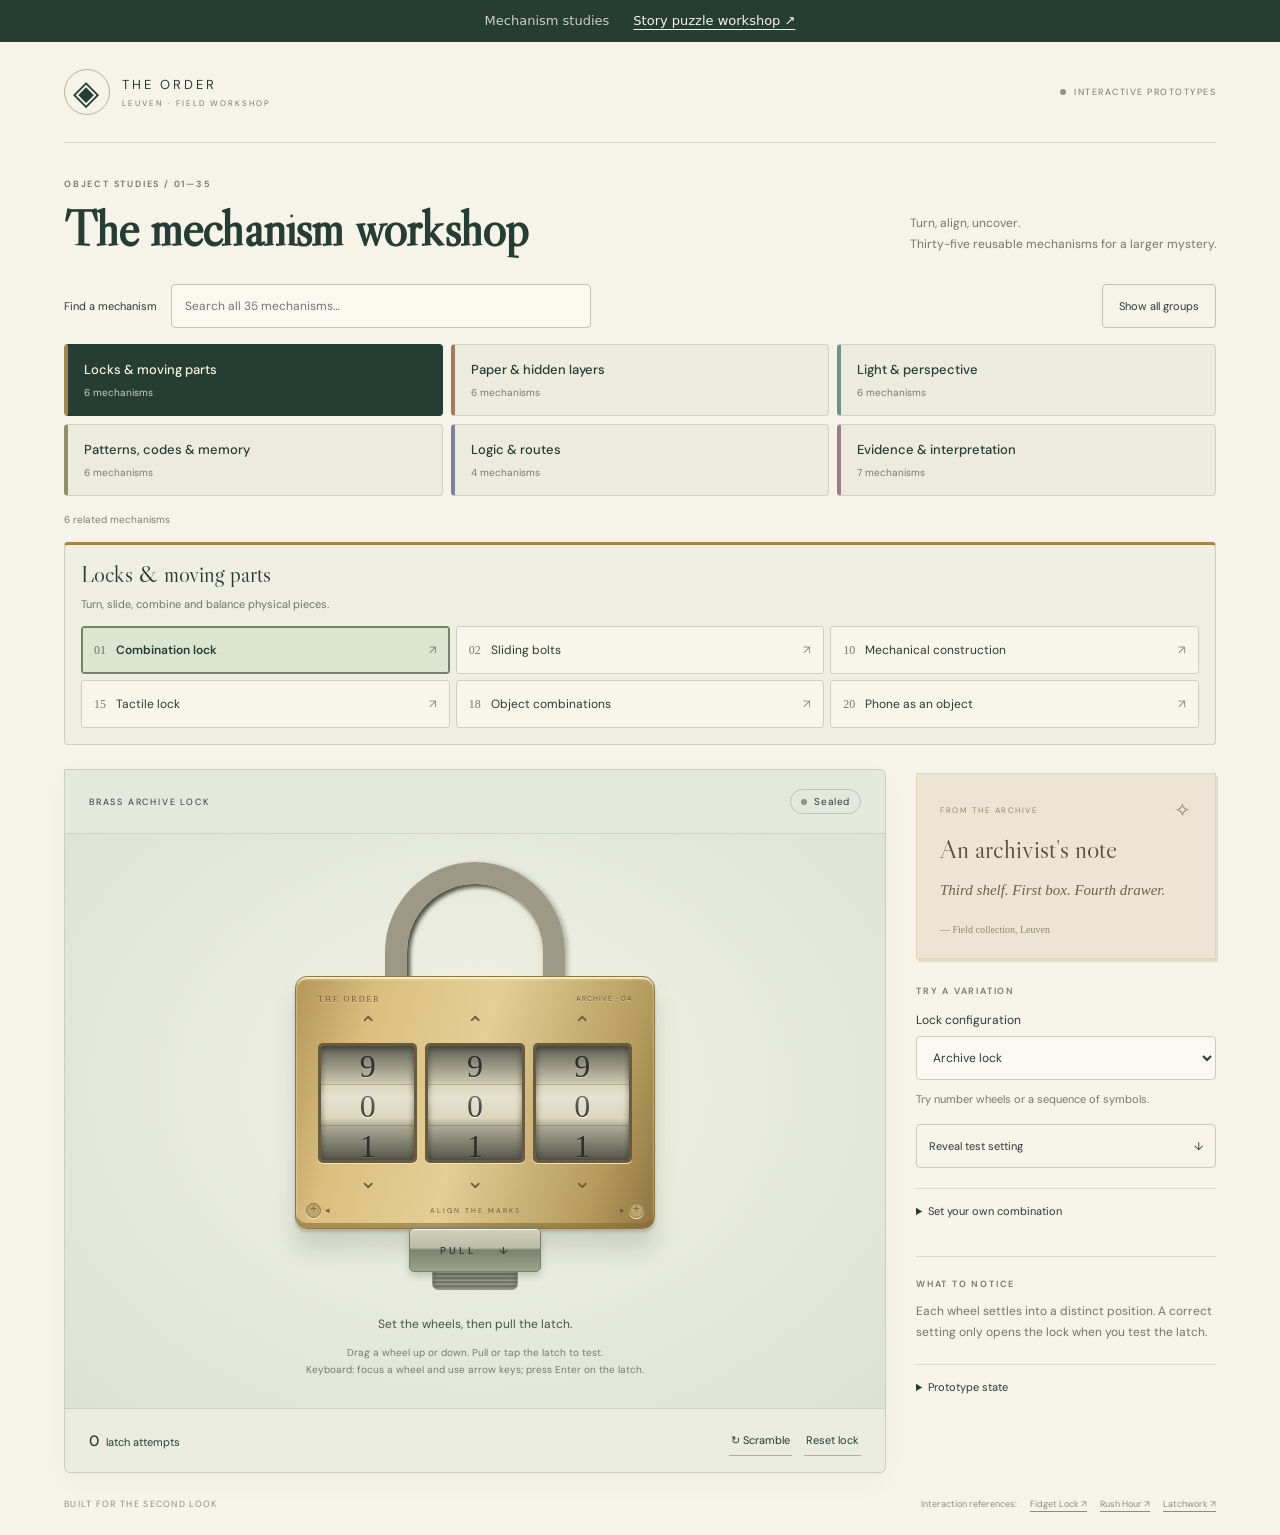
==== commit 5c75f7f5: "Publish reusable story puzzle workshop alongside mechanism studies" ====
--- a/index.html
+++ b/index.html
@@ -3,5 +3,6 @@
 <meta name="theme-color" content="#263d34"/><meta name="description" content="Explore 35 reusable puzzle mechanics in six related families: locks and moving parts, paper and hidden layers, light and perspective, patterns and memory, logic and routes, and evidence and interpretation."/>
 <title>The Mechanism Workshop · Leuven</title>  <script type="module" crossorigin src="./assets/index-C-4NI9Vb.js"></script>
   <link rel="stylesheet" crossorigin href="./assets/index-BwC45BdS.css">
+  <style>.workshop-navigation{display:flex;justify-content:center;gap:8px 24px;flex-wrap:wrap;padding:11px 20px;background:#263d34;color:#f5f3e8;font:500 13px/1.5 system-ui,sans-serif}.workshop-navigation a{color:inherit;text-underline-offset:4px}.workshop-navigation a[aria-current]{text-decoration:none;opacity:.8}.workshop-navigation a:focus-visible{outline:2px solid #e8c77b;outline-offset:4px}</style>
 </head>
-<body><div id="root"></div></body></html>
+<body><nav class="workshop-navigation" aria-label="Workshops"><a href="./" aria-current="page">Mechanism studies</a><a href="./puzzle-workshop/">Story puzzle workshop ↗</a></nav><div id="root"></div></body></html>
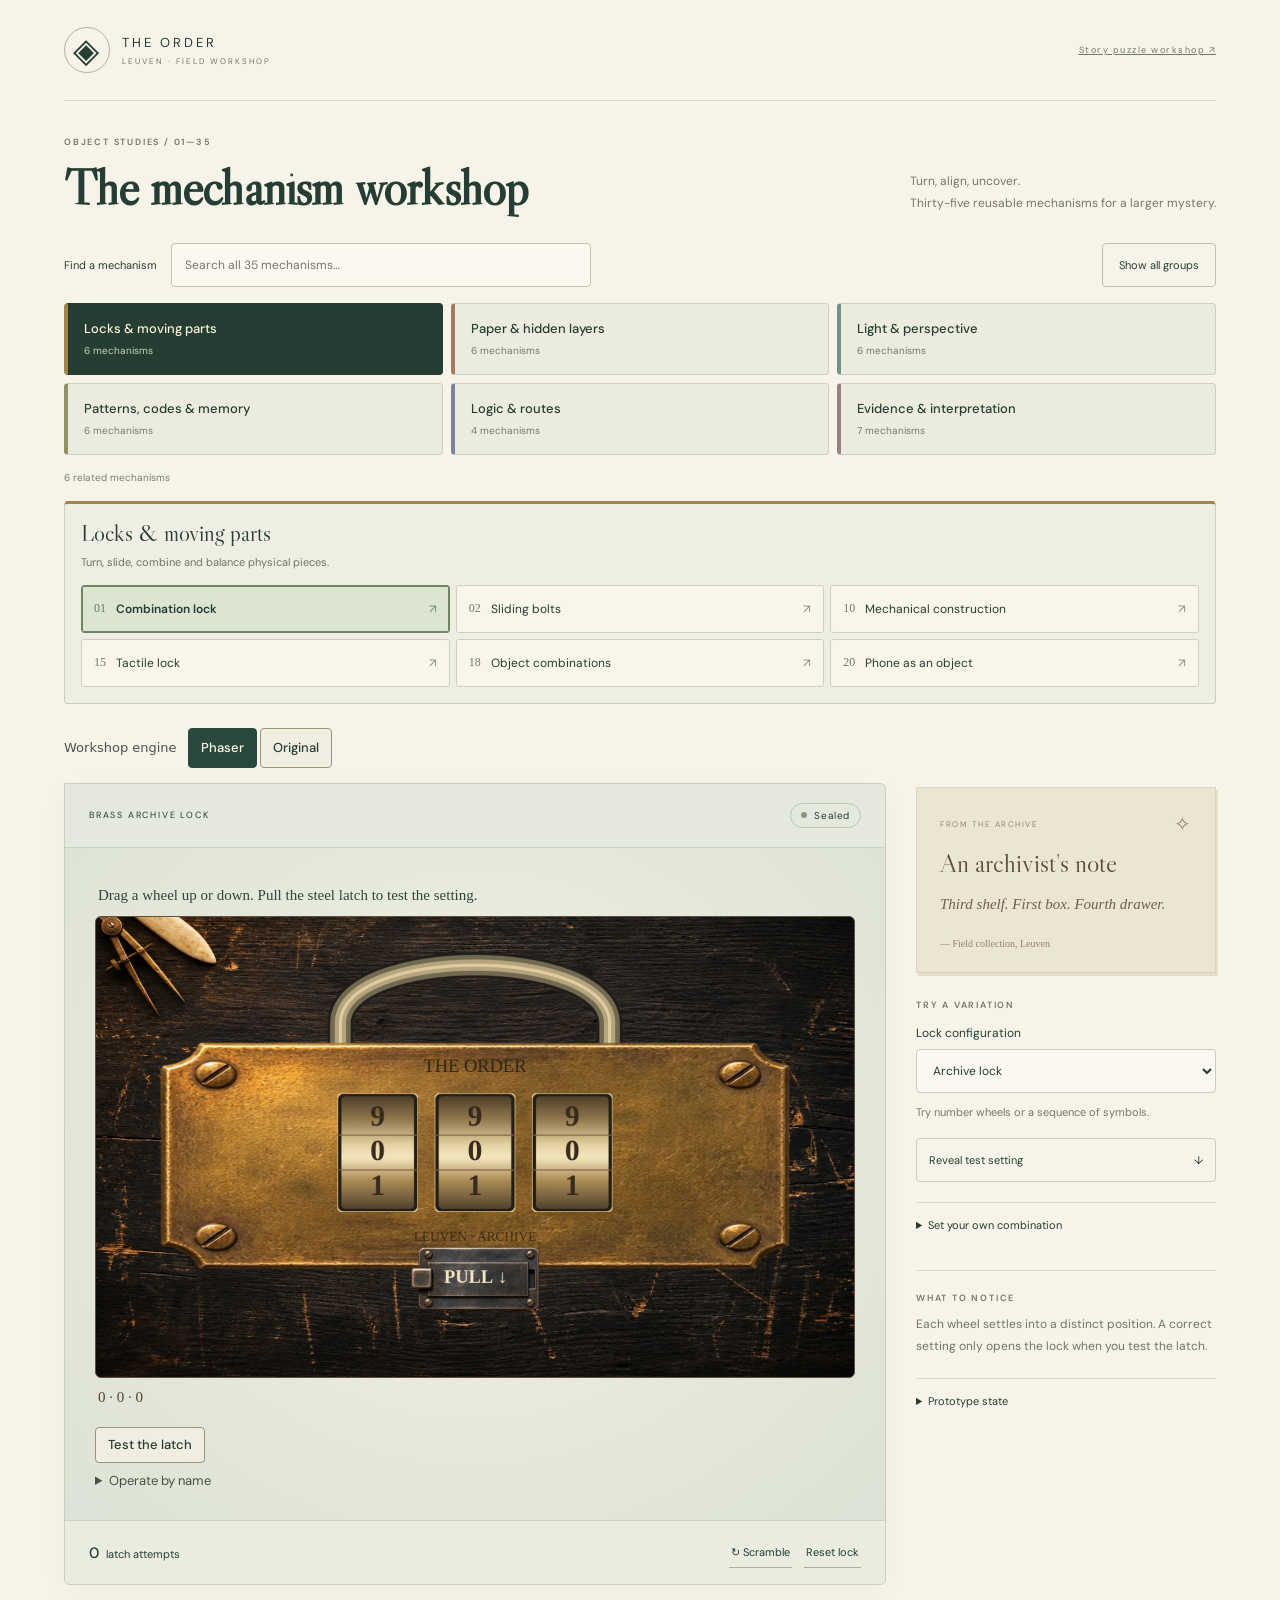
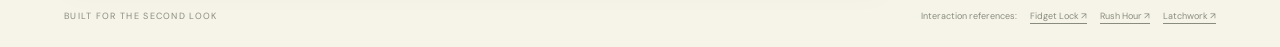
==== commit 4b8669b9: "Bring all 35 mechanism studies to the Phaser workbench" ====
--- a/index.html
+++ b/index.html
@@ -1,8 +1,7 @@
 <!doctype html>
 <html lang="en"><head><meta charset="UTF-8"/><meta name="viewport" content="width=device-width, initial-scale=1.0"/>
 <meta name="theme-color" content="#263d34"/><meta name="description" content="Explore 35 reusable puzzle mechanics in six related families: locks and moving parts, paper and hidden layers, light and perspective, patterns and memory, logic and routes, and evidence and interpretation."/>
-<title>The Mechanism Workshop · Leuven</title>  <script type="module" crossorigin src="./assets/index-C-4NI9Vb.js"></script>
-  <link rel="stylesheet" crossorigin href="./assets/index-BwC45BdS.css">
-  <style>.workshop-navigation{display:flex;justify-content:center;gap:8px 24px;flex-wrap:wrap;padding:11px 20px;background:#263d34;color:#f5f3e8;font:500 13px/1.5 system-ui,sans-serif}.workshop-navigation a{color:inherit;text-underline-offset:4px}.workshop-navigation a[aria-current]{text-decoration:none;opacity:.8}.workshop-navigation a:focus-visible{outline:2px solid #e8c77b;outline-offset:4px}</style>
+<title>The Mechanism Workshop · Leuven</title>  <script type="module" crossorigin src="./assets/index-wSs0J4qs.js"></script>
+  <link rel="stylesheet" crossorigin href="./assets/index-CpDamAIA.css">
 </head>
-<body><nav class="workshop-navigation" aria-label="Workshops"><a href="./" aria-current="page">Mechanism studies</a><a href="./puzzle-workshop/">Story puzzle workshop ↗</a></nav><div id="root"></div></body></html>
+<body><div id="root"></div></body></html>
--- a/assets/index-CpDamAIA.css
+++ b/assets/index-CpDamAIA.css
@@ -0,0 +1 @@
+@import "https://fonts.googleapis.com/css2?family=DM+Sans:wght@400;500;600;700&family=Libre+Caslon+Display&display=swap";._lab_1rty1_1{--forest:#263d34;--muted:#74776b;--line:#d9d7cb;--paper:#f6f3e9;background:var(--paper);min-height:100dvh;color:var(--forest);padding:0 clamp(20px,5vw,76px);font-family:DM Sans,sans-serif}._header_1rty1_6{border-bottom:1px solid var(--line);justify-content:space-between;align-items:center;gap:16px;max-width:1240px;margin:auto;padding:27px 0;display:flex}._brand_1rty1_7{letter-spacing:3px;align-items:center;gap:12px;font-size:13px;text-decoration:none;display:flex}._brand_1rty1_7 small{letter-spacing:2px;color:var(--muted);margin-top:5px;font-size:8px;display:block}._seal_1rty1_9{border:1px solid #b1b5a1;border-radius:50%;place-items:center;width:46px;height:46px;font-family:Georgia,serif;font-size:34px;display:grid}._prototypeLabel_1rty1_10{letter-spacing:1.5px;color:var(--muted);align-items:center;gap:8px;font-size:9px;display:flex}._prototypeLabel_1rty1_10 i,._status_1rty1_11 i{background:#8c977d;border-radius:50%;width:6px;height:6px}._intro_1rty1_12{justify-content:space-between;align-items:end;gap:20px;max-width:1240px;margin:35px auto 28px;display:flex}._eyebrow_1rty1_13{letter-spacing:1.8px;color:var(--muted);font-weight:600;line-height:1.5;font-size:9px!important}._intro_1rty1_12 h1{letter-spacing:-.8px;margin:10px 0 0;font-family:Libre Caslon Display,Georgia,serif;font-size:clamp(34px,4vw,50px);line-height:1.1}._intro_1rty1_12>p{color:var(--muted);font-size:12px;line-height:1.8}._workspace_1rty1_16{grid-template-columns:minmax(0,1fr) 300px;align-items:start;gap:30px;max-width:1240px;margin:auto;display:grid}._workbench_1rty1_17{background:#e5e8dd;border:1px solid #c9cec0;border-radius:0 6px 6px;overflow:hidden;box-shadow:0 8px 30px #27382b08}._benchTop_1rty1_18{letter-spacing:1.8px;border-bottom:1px solid #ccd3c2;justify-content:space-between;align-items:center;gap:15px;padding:19px 24px;font-size:9px;display:flex}._status_1rty1_11{letter-spacing:.6px;border:1px solid #bdc6b3;border-radius:30px;align-items:center;gap:7px;padding:5px 10px;font-size:10px;display:flex}._status_1rty1_11[data-success=true]{color:#264926;background:#d5e3cb;border-color:#93ac84}._status_1rty1_11[data-success=true] i{background:#3d6b34}._stage_1rty1_22{background:radial-gradient(at 50% 44%,#f2f2e5 0,#e4e8db 60%,#dce2d5 100%);min-height:574px;padding:28px 30px 22px}._mechanism_1rty1_23{flex-direction:column;align-items:center;width:100%;display:flex}._lockObject_1rty1_24{flex-shrink:0;width:min(100%,360px);height:448px;position:relative}._shackle_1rty1_25{transform-origin:90% 85%;background:0 0;border:22px solid #9e9986;border-bottom:0;border-radius:90px 90px 0 0;width:50%;height:170px;transition:transform .5s;position:absolute;top:0;left:25%;box-shadow:inset 3px 3px 4px #484a3d,inset -3px 0 5px #e5e0c9,3px 1px 4px #15231b45}._lockObject_1rty1_24[data-open=true] ._shackle_1rty1_25{transform:translateY(-20px)rotate(12deg)}._lockBody_1rty1_27{z-index:2;background:linear-gradient(106deg,#b39658,#dbbf7f 20%,#e4ce96 48%,#b49a5d 84%,#907440);border:1px solid #8f7641;border-radius:12px;width:100%;padding:17px 22px 12px;position:absolute;top:114px;left:0;box-shadow:inset 0 2px 2px #fff4cf,inset 0 -5px #836b3999,0 20px 22px #26352625,0 3px 3px #3e3f2435}._lockBody_1rty1_27:before,._lockBody_1rty1_27:after{content:"+";color:#695a3a;text-align:center;background:#bca46c;border:1px solid #877340;border-radius:50%;width:13px;height:13px;font:12px/10px Georgia,serif;position:absolute;bottom:10px;box-shadow:0 1px 1px #fff1c7}._lockBody_1rty1_27:before{left:10px}._lockBody_1rty1_27:after{right:10px}._engraving_1rty1_30{letter-spacing:2px;color:#64532f;text-shadow:0 1px #eed9a2;justify-content:space-between;gap:8px;margin-bottom:2px;font:8px/1.4 Georgia,serif;display:flex}._engraving_1rty1_30 span{letter-spacing:1px;font:7px DM Sans,sans-serif}._wheels_1rty1_32{grid-template-columns:repeat(var(--wheels), minmax(0, 1fr));gap:8px;display:grid}._wheelColumn_1rty1_33{min-width:0}._wheelStep_1rty1_34{color:#6f5c33;touch-action:manipulation;background:0 0;border-radius:4px;place-items:center;width:100%;height:36px;font:22px Georgia,serif;display:grid}._wheelStep_1rty1_34:hover:not(:disabled){background:#fff1c32b}._wheel_1rty1_32{touch-action:none;cursor:grab;-webkit-user-select:none;user-select:none;background:#ddd7bd;border:3px solid #695b3f;border-radius:5px;height:120px;position:relative;overflow:hidden;box-shadow:0 1px #f8e3ac,inset 0 2px 6px #0008}._wheel_1rty1_32:active{cursor:grabbing}._wheelStack_1rty1_38{pointer-events:none;width:100%;position:absolute;top:-40px}._wheelStack_1rty1_38 span{text-align:center;color:#33362c;text-shadow:0 1px #fff;height:40px;font-family:Georgia,serif;font-size:clamp(22px,3vw,32px);line-height:40px;display:block}._wheelGlass_1rty1_40{pointer-events:none;background:linear-gradient(#252a24b0,#252a2420 31%,#0000 35%,#fff4 45%,#0000 63%,#252a2440 70%,#252a24bf);position:absolute;inset:0}._wheelGlass_1rty1_40:after{content:"";border-top:1px solid #5e513a50;border-bottom:1px solid #5e513a50;width:100%;height:40px;position:absolute;top:38px}._lockIndex_1rty1_42{color:#6f5e36;justify-content:space-between;align-items:center;margin:5px 7px 0;font-size:9px;display:flex}._lockIndex_1rty1_42 span{letter-spacing:2px;font-size:7px}._latchRail_1rty1_44{background:repeating-linear-gradient(0deg,#9a9b8b 0 1px,#727768 2px 4px);border:1px solid #949585;border-radius:6px;width:86px;height:74px;position:absolute;top:354px;left:calc(50% - 43px);box-shadow:inset 0 2px 6px #263c3366}._latch_1rty1_44{color:#354535;letter-spacing:3px;cursor:grab;touch-action:none;-webkit-user-select:none;user-select:none;z-index:3;background:linear-gradient(#d2d1bb,#babca6 45%,#7c826f 50%,#9da38c);border:1px solid #797d6c;border-radius:5px;justify-content:center;align-items:center;gap:22px;width:132px;height:44px;font-size:10px;font-weight:600;display:flex;position:absolute;top:366px;left:calc(50% - 66px);box-shadow:0 4px 7px #263c3338,inset 0 1px #f8f6e1}._latch_1rty1_44:active{cursor:grabbing}._latch_1rty1_44:disabled{opacity:1}._feedback_1rty1_48{text-align:center;color:#465442;max-width:480px;min-height:19px;margin-top:5px;font-size:12px;line-height:1.5}._feedback_1rty1_48[data-success=true]{color:#275f38;font-weight:600}._help_1rty1_50{text-align:center;color:#737c68;max-width:430px;margin-top:10px;font-size:10px;line-height:1.7}._benchBottom_1rty1_51{background:#e9ecdf;border-top:1px solid #cbd2c1;justify-content:space-between;align-items:center;gap:16px;padding:16px 24px;font-size:11px;display:flex}._benchBottom_1rty1_51 strong{margin-right:4px;font-size:15px;font-weight:500}._benchBottom_1rty1_51>div{align-items:center;gap:12px;display:flex}._benchBottom_1rty1_51 button{background:0 0;border-bottom:1px solid #a8b19b;padding:8px 2px;font-size:11px}._sidebar_1rty1_55{min-width:0;padding-top:4px}._note_1rty1_56{background:#ece5d3;border:1px solid #ded4bc;padding:23px;position:relative;box-shadow:2px 3px #e5ddc7}._noteHeading_1rty1_57{letter-spacing:1.5px;color:#93876d;justify-content:space-between;align-items:center;font-size:8px;display:flex}._noteHeading_1rty1_57 span:last-child{font-size:20px}._note_1rty1_56 h2{color:#584e39;margin:12px 0;font:26px/1.15 Libre Caslon Display,Georgia,serif}._note_1rty1_56 p{color:#6d6149;font:italic 15px/1.8 Georgia,serif}._noteSignature_1rty1_61{color:#91866e;margin-top:20px;font:10px Georgia,serif;display:block}._controls_1rty1_62{margin-top:26px}._controls_1rty1_62 label{margin:13px 0 8px;font-size:12px;display:block}._controls_1rty1_62 select,._controls_1rty1_62 input{width:100%;color:var(--forest);background:#faf8f0;border:1px solid #c9cdbd;border-radius:4px;min-height:44px;padding:12px;font-size:12px}._controlNote_1rty1_65{color:var(--muted);margin:10px 0 16px;font-size:11px;line-height:1.7}._outlineButton_1rty1_66{background:0 0;border:1px solid #c7ccbb;border-radius:4px;justify-content:space-between;align-items:center;width:100%;min-height:44px;padding:12px;font-size:11px;display:flex}._outlineButton_1rty1_66:hover{background:#e9ecdf}._reveal_1rty1_68{background:#e9ecdf;border:1px solid #cdd3c1;border-radius:4px;margin-top:9px;padding:16px}._reveal_1rty1_68 small{letter-spacing:1.4px;color:var(--muted);margin-bottom:10px;font-size:8px;display:block}._reveal_1rty1_68 strong{letter-spacing:3px;overflow-wrap:anywhere;font:26px Georgia,serif}._reveal_1rty1_68 ol{margin:0;padding-left:18px;font-size:11px;line-height:1.8}._details_1rty1_72{border-top:1px solid var(--line);margin-top:20px;font-size:11px}._details_1rty1_72 summary{cursor:pointer;padding:15px 0}._details_1rty1_72 pre{white-space:pre-wrap;overflow-wrap:anywhere;background:#e9ecdf;padding:12px;font-size:10px;line-height:1.6}._formRow_1rty1_75{gap:8px;display:flex}._formRow_1rty1_75 input{flex:1;min-width:0}._formRow_1rty1_75 button{background:var(--forest);color:#faf5df;border-radius:4px;padding:10px 15px;font-size:11px}._formError_1rty1_78{color:#99442e;margin-top:8px;font-size:11px}._observation_1rty1_79{border-top:1px solid var(--line);margin-top:23px;padding-top:21px}._observation_1rty1_79 p:last-child{color:#6f7765;margin-top:9px;font-size:12px;line-height:1.8}._footer_1rty1_81{letter-spacing:1.3px;color:#8a8d7d;justify-content:space-between;gap:14px;max-width:1240px;margin:auto;padding:25px 0;font-size:9px;display:flex}._footer_1rty1_81>span:last-child{letter-spacing:0;flex-wrap:wrap;gap:13px;display:flex}._footer_1rty1_81 a{text-underline-offset:4px}._boardFrame_1rty1_84{background:#657260;border:1px solid #515f4c;border-radius:9px;width:min(100%,408px);padding:16px;box-shadow:inset 0 1px 2px #a1af96,0 15px 25px #263c3322}._boardLabel_1rty1_85{color:#c9d0ba;letter-spacing:1.5px;justify-content:space-between;margin:0 0 12px;font-size:8px;display:flex}._board_1rty1_84{aspect-ratio:1;background-color:#d9ddc8;background-image:linear-gradient(90deg,#9ca68b60 1px,#0000 1px),linear-gradient(#9ca68b60 1px,#0000 1px);background-size:calc(100% / var(--size)) calc(100% / var(--size));border:2px solid #48563f;border-radius:3px;width:100%;position:relative;box-shadow:inset 2px 2px 8px #34492e2b}._exit_1rty1_87{z-index:2;color:#fff5d8;pointer-events:none;background:#b29457;border-radius:3px;place-items:center;width:27px;height:36px;font-size:20px;display:grid;position:absolute}._exit_1rty1_87[data-edge=right]{right:-29px;transform:translateY(-50%)}._exit_1rty1_87[data-edge=left]{left:-29px;transform:translateY(-50%)}._exit_1rty1_87[data-edge=top]{width:36px;height:27px;top:-29px;transform:translate(-50%)}._exit_1rty1_87[data-edge=bottom]{width:36px;height:27px;bottom:-29px;transform:translate(-50%)}._boardFrame_1rty1_84[data-solved=true] ._exit_1rty1_87{background:#326044}._bolt_1rty1_93{touch-action:none;-webkit-user-select:none;user-select:none;color:#30482f;cursor:grab;background:linear-gradient(110deg,#869985,#a8b8a0 48%,#738773);border:1px solid #5b715b;border-radius:5px;justify-content:space-around;align-items:center;gap:3px;padding:4px 7px;transition:left .14s,top .14s;display:flex;position:absolute;box-shadow:inset 0 1px 1px #d2ddc9,inset 0 -3px #4b634955,0 3px 4px #3e503d4f}._bolt_1rty1_93[data-axis=y]{flex-direction:column;padding:7px 4px}._bolt_1rty1_93[data-tone=brass]{color:#65502c;background:linear-gradient(115deg,#c6a362,#e6cb8b 50%,#b99b58);border-color:#9b8045;box-shadow:inset 0 1px 1px #fff0c4,inset 0 -3px #84672d55,0 3px 4px #3e503d4f}._bolt_1rty1_93[data-tone=copper]{color:#654c3a;background:linear-gradient(110deg,#ae8872,#d1ab8c 48%,#a17b63);border-color:#8a6e55}._bolt_1rty1_93[data-selected=true]{outline-offset:1px;outline:2px solid #35513c}._bolt_1rty1_93:focus-visible{outline-offset:2px;outline:3px solid #274d37}._bolt_1rty1_93[data-dragging=true]{cursor:grabbing;z-index:3;transition:none;box-shadow:0 6px 9px #233e3545}._bolt_1rty1_93:disabled{opacity:1}._boltName_1rty1_101{text-shadow:0 1px #ffffff50;font:15px Georgia,serif}._bolt_1rty1_93[data-target=true] ._boltName_1rty1_101{letter-spacing:1.6px;font:9px DM Sans,sans-serif}._boltGrip_1rty1_103{background:repeating-linear-gradient(90deg,#32452b40 0 1px,#ffffff20 1px 3px);width:12px;height:18px}._bolt_1rty1_93[data-axis=y] ._boltGrip_1rty1_103{transform:rotate(90deg)}._boltDirection_1rty1_105{opacity:.65;font-size:16px}._nudge_1rty1_106{align-items:center;gap:8px;margin:20px 0 7px;display:flex}._nudge_1rty1_106>span{color:#637259;margin-right:8px;font-size:11px}._smallButton_1rty1_108{background:#edf0e1;border:1px solid #a9b69c;border-radius:4px;min-width:44px;height:38px;font-size:18px}@media (width<=1000px){._workspace_1rty1_16{grid-template-columns:minmax(0,1fr) 270px;gap:20px}._lab_1rty1_1{padding:0 28px}._stage_1rty1_22{padding-left:22px;padding-right:22px}}@media (width<=760px){._lab_1rty1_1{padding:0 18px}._header_1rty1_6{padding:20px 0}._prototypeLabel_1rty1_10{font-size:0}._intro_1rty1_12{margin:26px 0 24px}._intro_1rty1_12>p{display:none}._workspace_1rty1_16{grid-template-columns:1fr;gap:24px}._sidebar_1rty1_55{grid-template-columns:1fr 1fr;gap:22px;display:grid}._controls_1rty1_62,._sidebar_1rty1_55>._details_1rty1_72,._observation_1rty1_79{margin-top:0}._stage_1rty1_22{min-height:560px;padding:24px 24px 20px}._benchTop_1rty1_18{letter-spacing:1.1px;padding:16px;font-size:8px}._footer_1rty1_81{flex-direction:column;padding-bottom:30px;line-height:1.8}}@media (width<=440px){._sidebar_1rty1_55{grid-template-columns:1fr;gap:20px}._stage_1rty1_22{min-height:540px;padding:27px 20px 20px}._stage_1rty1_22[data-mode=sliding]{min-height:0}._lockBody_1rty1_27{padding-left:12px;padding-right:12px}._wheels_1rty1_32{gap:4px}._wheelStack_1rty1_38 span{font-size:24px}._engraving_1rty1_30{letter-spacing:1px}._boardFrame_1rty1_84{padding:11px}._exit_1rty1_87[data-edge=right]{width:22px;right:-23px}._bolt_1rty1_93{gap:1px;padding:4px}._bolt_1rty1_93[data-axis=y]{padding:4px}._boltName_1rty1_101{font-size:13px}._boltDirection_1rty1_105{font-size:12px}._boltGrip_1rty1_103{width:7px;height:13px}._benchBottom_1rty1_51{padding:13px 16px}._benchBottom_1rty1_51>div{gap:10px}._help_1rty1_50{font-size:10px}}@media (prefers-reduced-motion:reduce){._shackle_1rty1_25,._bolt_1rty1_93{transition:none}}._footer_1rty1_81>span:last-child{flex-wrap:wrap}.mech-clues{color:#3e4b3d;padding-left:1.4rem;font:15px/1.55 Georgia,serif}.mech-clues li+li{margin-top:.4rem}.mech-engine>span{color:#4b5449;margin-right:8px;font:13px system-ui,sans-serif}.mech-engine{flex-wrap:wrap;align-items:center;gap:3px;max-width:1240px;margin:0 auto 15px;display:flex}.mech-engine button,.mech-desk button,.mech-desk select{color:#263d34;cursor:pointer;background:#f0eee1;border:1px solid #9b937a;border-radius:4px;padding:8px 12px;font:500 13px/1.4 DM Sans,system-ui,sans-serif}.mech-engine button{min-height:40px}.mech-engine button[aria-pressed=true],.mech-desk button[aria-pressed=true]{color:#fffae9;background:#29493e;border-color:#29493e}.mech-engine a{color:#365342;margin-left:auto;font-size:13px}.mech-desk{text-align:left;width:100%;min-width:0}.mech-direction,.mech-readout{color:#34463a;margin:0;padding:9px 3px;font:15px/1.45 Georgia,serif}.mech-readout{color:#56452e}.mech-frame{background:#30271e;border:1px solid #5f5140;border-radius:6px;position:relative;overflow:hidden}.mech-canvas{touch-action:none;width:100%;overflow:hidden}.mech-canvas canvas{touch-action:none;margin:0;display:block}.mech-actions,.mech-fine>div{flex-wrap:wrap;align-items:center;gap:7px;margin:9px 0 4px;display:flex}.mech-fine{color:#435446;margin:9px 0;font-size:13px}.mech-fine summary{cursor:pointer;width:fit-content}.mech-fine label{align-items:center;gap:6px;display:flex}.mech-fine select{max-width:min(280px,65vw)}.mech-loading{color:#eddfbf;background:#32281be0;justify-content:center;align-items:center;gap:8px;display:flex;position:absolute;inset:0}.mech-desk button:disabled{opacity:.5;cursor:default}.mech-canvas:focus-within{outline-offset:-3px;outline:2px solid #bd964e}.mech-engine a:focus-visible,.mech-desk :focus-visible{outline-offset:2px;outline:2px solid #a16f30}@media (width<=600px){.mech-engine{margin:0 0 10px}.mech-engine button,.mech-desk button{min-height:40px}.mech-direction,.mech-readout{font-size:14px}.mech-engine a{font-size:12px}}._dial_2pis3_1{aspect-ratio:1;filter:drop-shadow(0 14px 12px #293e3028);width:min(100%,400px);position:relative}._svg_2pis3_2{touch-action:none;-webkit-user-select:none;user-select:none;width:100%;height:100%;display:block;overflow:visible}._track_2pis3_3{cursor:grab;touch-action:none;-webkit-user-select:none;user-select:none;outline:none}._track_2pis3_3:active,._track_2pis3_3[data-dragging=true]{cursor:grabbing}._track_2pis3_3 text{fill:#354331;paint-order:stroke;stroke:#fff5d21a;stroke-width:.5px;font-family:Georgia,serif}._track_2pis3_3[data-selected=true] ._edge_2pis3_6{stroke:#354f36;stroke-width:2px}._svg_2pis3_2 ._track_2pis3_3:focus-visible{outline:none}._track_2pis3_3:focus-visible ._edge_2pis3_6{stroke:#243c25;stroke-width:3px;stroke-dasharray:5 3}._track_2pis3_3[aria-disabled=true]{cursor:default}._hub_2pis3_11{color:#4e573a;letter-spacing:1.2px;background:radial-gradient(circle at 35% 30%,#e0ce98,#baaa72 60%,#9b8c57);border:1px solid #8f8353;border-radius:50%;flex-direction:column;justify-content:center;align-items:center;width:14.8%;height:14.8%;font:9px/1.5 DM Sans,sans-serif;display:flex;position:absolute;top:42.6%;left:42.6%;box-shadow:inset 0 1px 2px #ffefb8,0 3px 5px #293c3245}._hub_2pis3_11 span{letter-spacing:1.2px;font:8px/1.5 DM Sans,sans-serif}._hub_2pis3_11:disabled{opacity:1}._dial_2pis3_1[data-open=true] ._hub_2pis3_11{color:#2f5032;background:radial-gradient(circle at 35% 30%,#becfa8,#87a275)}._dial_2pis3_1[data-open=true] ._hub_2pis3_11 span{font-size:20px;line-height:1}._readouts_2pis3_19{justify-content:center;gap:9px;width:min(100%,330px);margin-top:18px;display:flex}._readout_2pis3_19{color:#43543c;background:#edf0e2;border:1px solid #b9c1ac;border-radius:5px;flex:1;min-width:0;max-width:90px;padding:8px 11px}._readout_2pis3_19[aria-pressed=true]{border-color:#3e5b41;box-shadow:0 0 0 1px #3e5b4125}._readoutTop_2pis3_22{color:#77836a;justify-content:space-between;align-items:center;gap:12px;font:9px Georgia,serif;display:flex}._readout_2pis3_19 i{background:#d4d9c5;border:1px solid #a8b197;border-radius:50%;width:6px;height:6px}._readout_2pis3_19 i[data-status=Aligned]{background:#4b7850;border-color:#3a6540;box-shadow:0 0 4px #638a5d50}._readout_2pis3_19 i[data-status=Unaligned]{background:#bf9870;border-color:#aa825b}._readout_2pis3_19 strong{margin:2px 0;font:24px/1.25 Georgia,serif;display:block}._readout_2pis3_19 small{color:#7a846e;font:8px DM Sans,sans-serif;display:block}._decoded_2pis3_28{text-align:center;background:#eef0df;border:1px solid #c2c8b1;border-radius:4px;width:min(100%,420px);margin:5px 0 12px;padding:12px 16px}._decoded_2pis3_28 small{letter-spacing:1.4px;color:#7d846d;margin-bottom:8px;font-size:8px;display:block}._decoded_2pis3_28 output{letter-spacing:1.1px;overflow-wrap:anywhere;color:#3c5339;font:15px/1.7 Georgia,serif;display:block}._options_2pis3_31{margin-top:15px}._options_2pis3_31 label{align-items:center;gap:9px;font-size:11px;line-height:1.5;display:flex}._options_2pis3_31 input[type=checkbox]{accent-color:#3b5b40;flex-shrink:0;width:16px;height:16px;min-height:16px}._options_2pis3_31 textarea{resize:vertical;color:#3d4f37;background:#faf8f0;border:1px solid #c9cdbd;border-radius:4px;width:100%;min-height:86px;padding:11px;font:12px/1.6 DM Sans,sans-serif}._options_2pis3_31 textarea:focus-visible{outline-offset:4px;outline:3px solid #b9764e}@media (width<=440px){._hub_2pis3_11,._hub_2pis3_11 span{letter-spacing:.6px;font-size:7px}._readouts_2pis3_19{gap:6px}._readout_2pis3_19{padding:7px 9px}._readout_2pis3_19 strong{font-size:21px}._readout_2pis3_19 small{font-size:8px}._decoded_2pis3_28 output{font-size:13px}}._documentStage_1w7co_1{background:radial-gradient(at 50% 20%,#eff0e3,#dfe5d5);padding:24px clamp(12px,2.5vw,28px)}._mechanism_1w7co_2{width:100%;min-width:0}._surface_1w7co_3,._dragSurface_1w7co_3,._comparisonSurface_1w7co_3{background:#e6e2cf;border:1px solid #bac0aa;border-radius:3px;width:100%;height:auto;display:block;overflow:hidden;box-shadow:0 9px 24px #35443115}._dragSurface_1w7co_3,._paperHandle_1w7co_4{touch-action:none;-webkit-user-select:none;user-select:none;cursor:grab}._dragSurface_1w7co_3:active,._paperHandle_1w7co_4:active{cursor:grabbing}._comparisonSurface_1w7co_3{cursor:crosshair;touch-action:manipulation}._dragSurface_1w7co_3:focus-visible,._comparisonSurface_1w7co_3:focus-visible{outline-offset:4px;outline:3px solid #768e62}._paperHandle_1w7co_4:focus-visible{outline:none}._paperHandle_1w7co_4:focus-visible>path{stroke:#2b633c;stroke-width:4px}._plateHeading_1w7co_10{letter-spacing:1.3px;color:#6e7962;justify-content:space-between;align-items:center;gap:12px;margin:0 0 12px;font-size:9px;line-height:1.5;display:flex}._readout_1w7co_11{font-variant-numeric:tabular-nums;color:#67735c;justify-content:center;gap:22px;padding:12px;font-size:11px;display:flex}._rangeGrid_1w7co_12{grid-template-columns:1fr 1fr;gap:12px 22px;padding:12px 0;display:grid}._rangeGrid_1w7co_12 label,._wipeControl_1w7co_13{color:#58674d;font-size:11px;line-height:1.8}._rangeGrid_1w7co_12 output{float:right;color:#82876f;font-variant-numeric:tabular-nums}._rangeGrid_1w7co_12 label:last-child{grid-column:1/-1}._rangeGrid_1w7co_12 input,._wipeControl_1w7co_13 input{accent-color:#657d53;cursor:pointer;width:100%;height:28px;display:block}._check_1w7co_17{color:#f9f3dd;letter-spacing:.3px;background:#354c3c;border:1px solid #354c3c;border-radius:3px;justify-content:space-between;width:100%;margin-top:14px;padding:14px 18px;font-size:12px;display:flex}._check_1w7co_17:hover:not(:disabled){background:#476044}._check_1w7co_17:disabled{opacity:.65}._feedback_1w7co_20{text-align:center;color:#586248;max-width:580px;min-height:48px;margin:16px auto 0;font:15px/1.6 Georgia,serif}._feedback_1w7co_20[data-success=true]{color:#2d633f;font-weight:700}._help_1w7co_22{text-align:center;color:#748069;max-width:580px;margin:10px auto 0;font-size:10px;line-height:1.7}._caption_1w7co_23{color:#6d795e;text-align:center;margin:15px 0 0;font-size:11px}._segmented_1w7co_24{gap:5px;margin-top:14px;margin-bottom:14px;display:flex}._segmented_1w7co_24:first-child{margin-top:0}._segmented_1w7co_24 button,._paperTools_1w7co_26 button,._slotTools_1w7co_26 button{color:#526448;background:#edf0e1;border:1px solid #b9c2a9;border-radius:3px;min-height:40px;padding:9px 12px;font-size:11px}._segmented_1w7co_24 button{flex:1}._segmented_1w7co_24 button[aria-pressed=true]{color:#fff9e8;background:#738166;border-color:#738166}._paperTools_1w7co_26{grid-template-columns:repeat(3,1fr);gap:7px;display:grid}._paperTools_1w7co_26 button:disabled,._slotTools_1w7co_26 button:disabled{opacity:.45;cursor:default}._slotTools_1w7co_26{flex-wrap:wrap;align-items:center;gap:6px;margin-top:12px;display:flex}._slotTools_1w7co_26 span{color:#738165;margin-right:auto;font-size:10px}._slotTools_1w7co_26 button{min-height:34px;padding:7px 10px}._comparisonPair_1w7co_34{grid-template-columns:1fr 1fr;align-items:start;gap:10px;display:grid}._wipeControl_1w7co_13{text-align:center;margin-top:14px;display:block}._checkOption_1w7co_36._checkOption_1w7co_36{color:#65735c;align-items:center;gap:8px;margin:16px 0;font-size:11px;display:flex}._checkOption_1w7co_36 input[type=checkbox]{accent-color:#6c825b;flex:0 0 16px;width:16px;height:16px;min-height:16px;margin:0;padding:0}._artNote_1w7co_38{color:#879078;margin:15px 0 0;font-size:9px;line-height:1.6}._solution_1w7co_39{white-space:pre-line;font:12px/1.8 DM Sans,sans-serif}@media (width<=680px){._documentStage_1w7co_1{padding:20px 12px}._comparisonPair_1w7co_34{grid-template-columns:1fr;gap:20px}._plateHeading_1w7co_10{letter-spacing:.8px;font-size:8px}._readout_1w7co_11{gap:16px}._rangeGrid_1w7co_12{gap:8px 15px}._segmented_1w7co_24 button,._paperTools_1w7co_26 button{padding:10px 7px;font-size:10px}._feedback_1w7co_20{font-size:14px}}._touchSurface_1w7co_50{touch-action:none;-webkit-user-select:none;user-select:none}._surface_z5h0t_1{background:#d9decd;border:1px solid #b7bfa7;border-radius:3px;width:100%;height:auto;display:block;overflow:hidden}._fragment_z5h0t_2{cursor:grab;touch-action:none;-webkit-user-select:none;user-select:none}._fragment_z5h0t_2:active{cursor:grabbing}._fragment_z5h0t_2:focus-visible{filter:drop-shadow(0 0 3px #365e3f);outline:none}._tools_z5h0t_5{flex-wrap:wrap;align-items:flex-end;gap:8px;margin-top:15px;display:flex}._tools_z5h0t_5 label{color:#58684e;flex:150px;font-size:10px;line-height:1.8}._tools_z5h0t_5 select{color:#43583e;width:100%;min-height:40px;font:inherit;background:#f0f1e5;border:1px solid #b9c2a9;border-radius:3px;padding:8px;font-size:11px;display:block}._tools_z5h0t_5 button{color:#526448;background:#edf0e1;border:1px solid #b9c2a9;border-radius:3px;min-height:40px;padding:9px 12px;font-size:11px}._tools_z5h0t_5 button:hover:not(:disabled){background:#e1e6d4}._tools_z5h0t_5 button:disabled{opacity:.45;cursor:default}._foldHandle_z5h0t_11{cursor:ew-resize;touch-action:none;-webkit-user-select:none;user-select:none}._foldHandle_z5h0t_11[data-axis=y]{cursor:ns-resize}._foldHandle_z5h0t_11:focus-visible{filter:drop-shadow(0 0 3px #365e3f);outline:none}._scratchSurface_z5h0t_14{touch-action:none;-webkit-user-select:none;user-select:none;cursor:crosshair}._scratchSurface_z5h0t_14:focus-visible{outline-offset:4px;outline:3px solid #748961}._range_z5h0t_16{color:#5a6b4f;margin-top:13px;font-size:11px;line-height:1.8;display:block}._range_z5h0t_16 input{accent-color:#627c53;width:100%;height:28px;display:block}._range_z5h0t_16 output{float:right;font-variant-numeric:tabular-nums}._progress_z5h0t_19{flex-wrap:wrap;gap:8px 20px;margin:13px 0 0;display:flex}._progress_z5h0t_19 label{color:#62735a;flex:90px;font-size:10px}._progress_z5h0t_19 span{float:right;font-variant-numeric:tabular-nums}._progress_z5h0t_19 progress{accent-color:#70855b;width:100%;height:5px;margin-top:6px;display:block}._chip_z5h0t_23{fill:#f1ebd8;stroke:#647a56;stroke-width:1.5px}@media (width<=560px){._tools_z5h0t_5{gap:6px}._tools_z5h0t_5 button{padding:9px;font-size:10px}._tools_z5h0t_5 label{flex-basis:100%}}._touchSurface_z5h0t_27{touch-action:none;-webkit-user-select:none;user-select:none}._handle_1mb71_1{touch-action:none;cursor:grab;-webkit-user-select:none;user-select:none}._handle_1mb71_1:active{cursor:grabbing}._handle_1mb71_1:focus-visible{filter:drop-shadow(0 0 3px #426d44);outline:none}._pair_1mb71_4{grid-template-columns:1fr 1fr;gap:16px;display:grid}._pair_1mb71_4>div{min-width:0}._caption_1mb71_6{letter-spacing:1.4px;color:#65765a;margin:0 0 9px;font-size:9px;display:block}._metrics_1mb71_7{flex-wrap:wrap;gap:12px;margin:15px 0;display:flex}._metric_1mb71_7{color:#617057;background:#e9eddd;border:1px solid #bcc5ac;flex:120px;padding:10px 12px;font-size:10px;line-height:1.6}._metric_1mb71_7 strong{color:#475e43;font-size:13px;font-weight:500;display:block}._metric_1mb71_7[data-ready=true]{background:#e2ead3;border-color:#859e71}._twoRanges_1mb71_11{grid-template-columns:1fr 1fr;gap:20px;display:grid}._notice_1mb71_12{color:#8d6044;text-align:center;min-height:20px;margin:8px 0 0;font-size:11px;line-height:1.6}._filterOptions_1mb71_13{flex-wrap:wrap;align-items:center;gap:6px;margin-top:15px;display:flex}._filterOptions_1mb71_13 button{color:#526747;background:#edf0e2;border:1px solid #b4bfa6;border-radius:3px;flex:65px;min-height:40px;padding:10px;font-size:11px}._filterOptions_1mb71_13 button[aria-pressed=true]{color:#fff8e5;background:#6d805c;border-color:#6d805c}._filterOptions_1mb71_13 button:disabled{opacity:.6}._compare_1mb71_17{flex-wrap:wrap;justify-content:space-between;align-items:center;gap:12px;display:flex}._compare_1mb71_17 button{color:#5b7050;background:0 0;border:1px solid #b4bfa6;border-radius:3px;min-height:38px;padding:9px 12px;font-size:10px}._compare_1mb71_17 button[aria-pressed=true]{background:#d8e1cb}._originalTag_1mb71_20{text-align:center;color:#718163;min-height:15px;margin:8px 0 0;font-size:10px}._cornerList_1mb71_21{flex-wrap:wrap;gap:6px;margin-top:14px;display:flex}._cornerList_1mb71_21 button{color:#5a6e4e;background:#e9eede;border:1px solid #b4bfa6;border-radius:3px;flex:70px;min-height:38px;font-size:10px}._cornerList_1mb71_21 button[aria-pressed=true]{color:#fff8e5;background:#6d805c}@media (width<=760px){._pair_1mb71_4{grid-template-columns:1fr}}@media (width<=560px){._twoRanges_1mb71_11{grid-template-columns:1fr;gap:0}._metric_1mb71_7{flex-basis:85px;padding:9px}._metric_1mb71_7 strong{font-size:12px}}._selection_1k8hx_1{flex-wrap:wrap;gap:6px;margin:14px 0 9px;display:flex}._selection_1k8hx_1 button,._placements_1k8hx_2 button,._smallButton_1k8hx_2{color:#465c42;background:#edf0e1;border:1px solid #aeb99f;border-radius:3px;min-height:40px;padding:9px 11px;font-size:11px}._selection_1k8hx_1 button{flex:60px}._selection_1k8hx_1 button[aria-pressed=true]{color:#fff8e7;background:#647c54;border-color:#647c54}._selection_1k8hx_1 button:disabled,._placements_1k8hx_2 button:disabled,._smallButton_1k8hx_2:disabled{opacity:.5}._placements_1k8hx_2{flex-wrap:wrap;gap:6px;display:flex}._placements_1k8hx_2 button{flex:70px}._clues_1k8hx_8{gap:6px;margin:17px 0 0;padding:0;list-style:none;display:grid}._clues_1k8hx_8 li{color:#4b5d46;background:#f3efdf;border-left:2px solid #b7b49b;align-items:baseline;gap:10px;padding:10px 12px;font-size:12px;line-height:1.6;display:flex}._clues_1k8hx_8 li[data-status=met]{border-color:#698355}._clues_1k8hx_8 li[data-status=broken]{border-color:#a36c48}._clues_1k8hx_8 small{white-space:nowrap;color:#65765a;margin-left:auto;font-size:9px}._handle_1k8hx_13{cursor:grab;touch-action:none;-webkit-user-select:none;user-select:none}._handle_1k8hx_13:active{cursor:grabbing}._handle_1k8hx_13:focus-visible{filter:drop-shadow(0 0 3px #255b40);outline:none}._target_1k8hx_16{cursor:pointer}._target_1k8hx_16:focus-visible{filter:drop-shadow(0 0 3px #255b40);outline:none}._board_1k8hx_18{background:#d1d7bf;border:1px solid #aab594;border-radius:3px;grid-template-columns:1fr 1fr;gap:44px;padding:18px;display:grid;position:relative}._column_1k8hx_19{z-index:1;flex-direction:column;gap:16px;min-width:0;display:flex}._source_1k8hx_20,._claim_1k8hx_20{background:#f5edda;border:1px solid #d5c7a6;min-width:0;padding:14px;box-shadow:2px 3px #5c654525}._source_1k8hx_20 h3,._claim_1k8hx_20 h3{color:#485a42;margin:5px 0 12px;font:19px/1.35 Georgia,serif}._eyebrow_1k8hx_22{color:#7a8065;letter-spacing:1.2px;font-size:8px}._excerpt_1k8hx_23{text-align:left;color:#4b5944;background:#faf6e9;border:1px solid #ded3bb;border-radius:2px;gap:8px;width:100%;margin:7px 0 0;padding:9px 8px;font-size:11px;line-height:1.65;display:flex}._excerpt_1k8hx_23[aria-pressed=true]{background:#e4eacb;border-color:#587849;box-shadow:inset 3px 0 #587849}._excerpt_1k8hx_23 b{color:#80906f;flex:0 0 18px;font-size:9px;font-weight:500}._claim_1k8hx_20{background:#e9ecd8;border-color:#b4c19d}._claim_1k8hx_20>p{color:#43583f;margin:10px 0;font:14px/1.6 Georgia,serif}._claim_1k8hx_20 label{color:#5b7050;font-size:10px;display:block}._claim_1k8hx_20 select{color:#43583f;background:#f3f4e8;border:1px solid #aab69b;border-radius:2px;width:100%;min-height:38px;margin-top:5px;padding:7px;font-size:11px}._claim_1k8hx_20 ._smallButton_1k8hx_2{background:#f2f2e3;width:100%;margin-top:10px}._links_1k8hx_31{flex-wrap:wrap;align-items:center;gap:5px;min-height:26px;margin-top:10px;display:flex}._links_1k8hx_31 button{color:#4c6742;background:#f5f3e4;border:1px solid #aab899;border-radius:20px;min-height:29px;padding:3px 9px;font-size:10px}._links_1k8hx_31 span{color:#7c876a;font-size:10px}._threads_1k8hx_34{pointer-events:none;width:100%;height:100%;position:absolute;inset:0;overflow:hidden}._verdict_1k8hx_35{color:#886044;margin-top:10px;font-size:10px}._verdict_1k8hx_35[data-correct=true]{color:#456a3b}._pinRanges_1k8hx_37{grid-template-columns:1fr 1fr;gap:0 20px;display:grid}._linkages_1k8hx_38{color:#667257;background:#eee9d5;margin-top:12px;padding:12px;font-size:11px;line-height:1.8}@media (width<=780px){._board_1k8hx_18{grid-template-columns:1fr;gap:18px;padding:12px}._threads_1k8hx_34{display:none}._column_1k8hx_19{gap:12px}._excerpt_1k8hx_23{font-size:12px}}@media (width<=460px){._clues_1k8hx_8 li{padding:9px;font-size:11px}._clues_1k8hx_8 small{font-size:8px}._pinRanges_1k8hx_37{gap:0 12px}}._tools_s7um2_1{flex-wrap:wrap;gap:8px;margin:12px 0;display:flex}._tools_s7um2_1 button,._secondary_s7um2_1{color:#405b4c;min-height:40px;font:inherit;cursor:pointer;background:#edf0df;border:1px solid #a9b793;border-radius:2px;flex:1;padding:10px 12px;font-size:11px}._tools_s7um2_1 button[aria-pressed=true]{color:#fff;background:#698154}._tools_s7um2_1 button:disabled,._secondary_s7um2_1:disabled{opacity:.45;cursor:default}._tools_s7um2_1 button:focus-visible,._secondary_s7um2_1:focus-visible,._ornament_s7um2_1:focus-visible,._bay_s7um2_1:focus-visible{outline-offset:3px;outline:2px solid #947741}._mirror_s7um2_1{cursor:grab;touch-action:none;outline:none}._mirror_s7um2_1:focus-visible>circle:first-child{stroke:#896f3c;stroke-width:2px}._phase_s7um2_1{color:#657a55;text-align:center;margin:16px 0;font-size:12px;line-height:1.8}._record_s7um2_1{text-align:center;color:#7a8866;font-size:10px}._steering_s7um2_1{grid-template-columns:150px 1fr;align-items:center;gap:24px;display:grid}._joystick_s7um2_1{touch-action:none;cursor:grab;width:150px;display:block}._joystick_s7um2_1:focus-visible{outline-offset:2px;outline:2px solid #947741}._range_s7um2_1{color:#526d50;flex-direction:column;gap:8px;margin:10px 0;font-size:11px;display:flex}._range_s7um2_1 input{accent-color:#6b8356;width:100%}._sensor_s7um2_1{border-top:1px solid #c4cdb6;border-bottom:1px solid #c4cdb6;margin-top:18px;padding:10px 0}._sensor_s7um2_1 p{color:#6e7d5f;font-size:11px;line-height:1.8}._memoryFrame_s7um2_1{background:#d6dcc5;border:1px solid #a6b394;border-radius:3px;padding:20px}._memoryHeading_s7um2_1{text-align:center;letter-spacing:2px;color:#6f815d;margin:2px 0 18px;font-size:9px}._memoryGrid_s7um2_1{gap:10px;display:grid}._bay_s7um2_1{color:#65794e;min-width:0;min-height:112px;font:inherit;background:#eae6ce;border:1px solid #b7b291;border-radius:4px;flex-direction:column;align-items:center;padding:9px 6px;display:flex;box-shadow:inset 0 4px 9px #6f785812}._bay_s7um2_1 small{color:#8d9577;letter-spacing:1px;margin-bottom:5px;font-size:9px}._bay_s7um2_1 svg{width:56px;max-width:100%;height:56px}._bay_s7um2_1 span{font-size:11px}._bay_s7um2_1:disabled{cursor:default;opacity:1}._bay_s7um2_1:not(:disabled){cursor:pointer}._emptyBay_s7um2_1{color:#aab295;margin:auto;font-family:Georgia,serif!important;font-size:30px!important}._ornaments_s7um2_1{flex-wrap:wrap;gap:8px;margin:18px 0 12px;display:flex}._ornament_s7um2_1{color:#667e51;cursor:grab;touch-action:none;min-width:75px;font:inherit;background:#e6e9d6;border:1px solid #a9b796;flex-direction:column;flex:1;align-items:center;padding:10px 6px;display:flex}._ornament_s7um2_1 svg{width:45px;height:45px}._ornament_s7um2_1 span{margin-top:4px;font-size:11px}._ornament_s7um2_1[aria-pressed=true]{background:#c1cfad;border-color:#748c5d}._ornament_s7um2_1:disabled{opacity:.65;cursor:default}._ghost_s7um2_1{z-index:50;pointer-events:none;color:#5e7350;background:#f4ebcf;border:1px solid #b6aa7b;border-radius:3px;padding:13px 18px;font-size:12px;position:fixed;transform:translate(-50%,-50%);box-shadow:0 6px 24px #233b3025}._secondary_s7um2_1{width:100%}@media (width<=520px){._memoryFrame_s7um2_1{padding:12px 9px}._memoryGrid_s7um2_1{gap:6px}._bay_s7um2_1{min-height:94px;padding:7px 3px}._bay_s7um2_1 svg{width:40px;height:40px}._bay_s7um2_1 span{font-size:10px}._bay_s7um2_1 small{letter-spacing:0;font-size:8px}._steering_s7um2_1{grid-template-columns:110px 1fr;gap:12px}._joystick_s7um2_1{width:110px}._tools_s7um2_1 button{min-width:70px;padding:9px 7px}._ornament_s7um2_1{min-width:56px}._ornament_s7um2_1 svg{width:36px;height:36px}._memoryHeading_s7um2_1{letter-spacing:1px;font-size:8px}}._catalogue_1i2ft_1{max-width:1240px;color:var(--forest);margin:0 auto 24px}._toolbar_1i2ft_2{align-items:flex-end;gap:16px;margin-bottom:16px;display:flex}._toolbar_1i2ft_2 label{flex:1;align-items:center;gap:14px;font-size:11px;display:flex}._toolbar_1i2ft_2 input{width:100%;min-width:0;max-width:420px;min-height:44px;color:var(--forest);background:#faf8ef;border:1px solid #bfc6b2;border-radius:4px;padding:11px 13px;font:12px DM Sans,sans-serif}._allToggle_1i2ft_5{background:0 0;border:1px solid #bcc4b0;border-radius:4px;min-height:44px;padding:11px 16px;font-size:11px}._allToggle_1i2ft_5[aria-pressed=true]{background:#e2e7d7;border-color:#6b8264}._families_1i2ft_7{grid-template-columns:repeat(3,minmax(0,1fr));gap:8px;display:grid}._families_1i2ft_7 button{text-align:left;border:1px solid #cdd1c0;border-left:4px solid var(--family-color);min-height:72px;color:var(--forest);background:#ececde;border-radius:4px;flex-direction:column;justify-content:center;align-items:flex-start;gap:6px;padding:12px 16px;display:flex;position:relative}._families_1i2ft_7 strong{font-size:13px;font-weight:500;line-height:1.4}._families_1i2ft_7 span{color:#737d68;font-size:10px}._families_1i2ft_7 button[aria-pressed=true]{background:var(--forest);color:#faf3dc;border-color:var(--forest);border-left-color:var(--family-color)}._families_1i2ft_7 button[aria-pressed=true] span{color:#c8d2bd}._resultBar_1i2ft_13{color:#748068;justify-content:space-between;align-items:center;gap:12px;min-height:38px;margin:4px 0;font-size:10px;display:flex}._resultBar_1i2ft_13 button{text-underline-offset:3px;min-height:36px;color:var(--forest);background:0 0;padding:8px 4px;font-size:11px;text-decoration:underline}._family_1i2ft_15{border:1px solid #cbd0bd;border-top:3px solid var(--family-color);background:#eeeee2;border-radius:4px;min-width:0;padding:16px}._familyHeading_1i2ft_16{margin-bottom:13px}._familyHeading_1i2ft_16 h2{margin:0 0 6px;font:23px/1.2 Libre Caslon Display,Georgia,serif}._familyHeading_1i2ft_16 p{color:#6c7961;margin:0;font-size:11px;line-height:1.7}._mechanisms_1i2ft_19{grid-template-columns:repeat(3,minmax(0,1fr));gap:6px;display:grid}._mechanisms_1i2ft_19 button{text-align:left;min-height:48px;color:var(--forest);background:#f8f5e9;border:1px solid #cbd1bc;border-radius:3px;align-items:center;gap:10px;padding:12px;font-size:12px;display:flex}._mechanisms_1i2ft_19 strong{font-weight:400;line-height:1.5}._mechanisms_1i2ft_19 button>span:first-child{opacity:.65;flex-shrink:0;font:12px Georgia,serif}._mechanisms_1i2ft_19 button>span:last-child{opacity:.55;margin-left:auto}._mechanisms_1i2ft_19 button[aria-pressed=true]{background:#dce5cf;border-color:#6f8664;box-shadow:inset 0 0 0 1px #6f8664}._mechanisms_1i2ft_19 button[aria-pressed=true] strong{font-weight:600}._allGroups_1i2ft_26{grid-template-columns:repeat(2,minmax(0,1fr));align-items:start;gap:14px;display:grid}._allGroups_1i2ft_26 ._mechanisms_1i2ft_19{grid-template-columns:repeat(2,minmax(0,1fr))}._singleGroup_1i2ft_28{display:block}._empty_1i2ft_29{background:#ececde;border:1px dashed #b7c1a8;border-radius:4px;grid-column:1/-1;padding:22px}._empty_1i2ft_29 p:first-child{margin:0 0 10px;font:19px Georgia,serif}._empty_1i2ft_29 p:last-child{color:#6c7961;margin:0;font-size:12px;line-height:1.7}._catalogue_1i2ft_1 button{cursor:pointer;touch-action:manipulation}._catalogue_1i2ft_1 button:hover:not([aria-pressed=true]){background:#e3e8d7}._catalogue_1i2ft_1 button:focus-visible,._toolbar_1i2ft_2 input:focus-visible{outline-offset:3px;outline:3px solid #aa773e}@media (width<=850px){._toolbar_1i2ft_2 label{flex-direction:column;align-items:flex-start;gap:7px}._toolbar_1i2ft_2 input{max-width:none}._mechanisms_1i2ft_19{grid-template-columns:repeat(2,minmax(0,1fr))}._allGroups_1i2ft_26{grid-template-columns:1fr}}@media (width<=560px){._toolbar_1i2ft_2{gap:10px}._allToggle_1i2ft_5{max-width:110px;padding:10px;line-height:1.5}._families_1i2ft_7{grid-template-columns:repeat(2,minmax(0,1fr));gap:7px}._families_1i2ft_7 button{gap:5px;min-height:78px;padding:10px}._families_1i2ft_7 strong{font-size:12px}._families_1i2ft_7 span{font-size:9px}._family_1i2ft_15{padding:12px}._familyHeading_1i2ft_16 h2{font-size:22px}._mechanisms_1i2ft_19 button{gap:7px;padding:10px 8px;font-size:11px}._mechanisms_1i2ft_19 button>span:last-child{display:none}}._mechanism_sjeeg_1{color:#344f40;min-width:0}._mechanism_sjeeg_1 button,._mechanism_sjeeg_1 select{font:inherit;color:inherit}._mechanism_sjeeg_1 button{cursor:pointer;touch-action:manipulation;background:#f0ecdc;border:1px solid #aeb79d;border-radius:4px;min-height:44px;padding:10px 12px;font-size:12px}._mechanism_sjeeg_1 button:hover:not(:disabled){background:#e0e6d2}._mechanism_sjeeg_1 button[aria-pressed=true],._card_sjeeg_5[data-selected=true]{background:#d7dfc8;border-color:#557452;box-shadow:inset 0 0 0 1px #557452}._mechanism_sjeeg_1 button:disabled{cursor:default;opacity:.55}._mechanism_sjeeg_1 button:focus-visible,._mechanism_sjeeg_1 select:focus-visible,._handle_sjeeg_7:focus-visible,._svgButton_sjeeg_7:focus-visible{outline-offset:3px;outline:3px solid #a86a30}._mechanism_sjeeg_1 select{background:#faf5e5;border:1px solid #afb79e;border-radius:4px;width:100%;min-height:44px;margin-top:6px;padding:9px 7px;font-size:12px}._mechanism_sjeeg_1 input[type=checkbox]{accent-color:#3a6045;vertical-align:middle;flex-shrink:0;width:18px;height:18px}._mechanism_sjeeg_1 label{font-size:12px;line-height:1.6}._clue_sjeeg_11{color:#506147;margin:0 0 20px;font:16px/1.65 Georgia,serif}._scene_sjeeg_12{color:#34523f;background:#e6e2d1;border:1px solid #adb49b;border-radius:4px;width:100%;height:auto;display:block;overflow:hidden}._scene_sjeeg_12 text{fill:#3b5140;font-family:DM Sans,sans-serif}._handle_sjeeg_7{touch-action:none;cursor:grab;-webkit-user-select:none;user-select:none}._handle_sjeeg_7:active{cursor:grabbing}._svgButton_sjeeg_7{cursor:pointer;touch-action:manipulation}._svgButton_sjeeg_7:focus-visible>rect{stroke:#b07b38;stroke-width:5px}._walkRow_sjeeg_18{grid-template-columns:1fr 1fr;align-items:center;gap:18px;margin:15px 0;display:grid}._walkRow_sjeeg_18 p,._caption_sjeeg_19{color:#66725b;font-size:11px;line-height:1.7}._pad_sjeeg_20{width:100%;min-width:0;height:auto}._ranges_sjeeg_21{grid-template-columns:repeat(auto-fit,minmax(130px,1fr));gap:16px;margin:12px 0;display:grid}._cards_sjeeg_22{grid-template-columns:repeat(auto-fit,minmax(min(100%,180px),1fr));gap:12px;margin:16px 0;display:grid}._card_sjeeg_5{overflow-wrap:anywhere;background:#eee8d5;border:1px solid #bfc3ab;border-radius:4px;min-width:0;padding:14px}._card_sjeeg_5 h3{margin:0 0 10px;font:20px/1.2 Georgia,serif}._card_sjeeg_5 p{margin:8px 0 12px;font-size:12px;line-height:1.75}._card_sjeeg_5 small{color:#6d755e;font-size:10px;line-height:1.6;display:block}._card_sjeeg_5 label{margin-top:14px;display:block}._card_sjeeg_5 button{width:100%;margin-top:12px}._card_sjeeg_5>svg{width:100%;height:130px;display:block}._card_sjeeg_5 h3._glyph_sjeeg_30{text-align:center;font-size:38px}._inscription_sjeeg_31{text-align:center;border-block:1px solid #b7bda7;margin:18px 0;padding:12px;font:17px Georgia,serif}._inscription_sjeeg_31 strong{vertical-align:middle;padding-right:10px;font-size:32px}._symbol_sjeeg_33{width:55px;height:55px;margin:auto;display:block}._inventory_sjeeg_34{grid-template-columns:repeat(4,minmax(0,1fr));gap:8px;margin-bottom:18px;display:grid}._inventory_sjeeg_34 ._dragItem_sjeeg_35{touch-action:none;-webkit-user-select:none;user-select:none;flex-direction:column;gap:5px;min-width:0;padding:8px 4px;display:flex}._dragItem_sjeeg_35 small{color:#748064;font-size:10px}._bays_sjeeg_37{background:#b3ac94;border-block:10px solid #8d896f;grid-template-columns:repeat(3,minmax(0,1fr));gap:8px;padding:10px;display:grid}._mechanism_sjeeg_1 ._bay_sjeeg_37{border-radius:0;flex-direction:column;align-items:center;gap:5px;min-width:0;padding:0 0 12px;display:flex}._bay_sjeeg_37 svg{width:100%;max-height:145px;display:block}._bay_sjeeg_37 strong{font:16px Georgia,serif}._bay_sjeeg_37 small{font-size:10px}._rules_sjeeg_42{margin:16px 0;padding:0;list-style:none}._rules_sjeeg_42 li{color:#6b725e;padding:6px 0;font-size:12px;line-height:1.6}._rules_sjeeg_42 li[data-met=true]{color:#2e653d}._rules_sjeeg_42 span{width:18px;display:inline-block}._ghost_sjeeg_46{z-index:30;pointer-events:none;background:#e5d4a9dd;border:2px solid #7b824c;border-radius:50%;width:70px;height:70px;padding:8px;position:fixed;transform:translate(-50%,-50%)}._toolbar_sjeeg_47{flex-wrap:wrap;gap:8px;margin:16px 0;display:flex}._toolbar_sjeeg_47 button{flex:auto}._action_sjeeg_49{width:100%;margin-top:12px}._inline_sjeeg_50{align-items:center;gap:8px;min-height:44px;margin-top:10px;display:flex}._forms_sjeeg_51{grid-template-columns:repeat(2,minmax(0,1fr));gap:16px;margin:18px 0;display:grid}._fullLabel_sjeeg_52{margin:20px 0;display:block}._subheading_sjeeg_53{margin:25px 0 14px;font:20px Georgia,serif}._timeline_sjeeg_54{padding-left:24px}._timeline_sjeeg_54 li{border-bottom:1px solid #b6bea5;padding:10px 0;font-size:12px}._timeline_sjeeg_54 li>span{margin:0 0 8px;font:16px Georgia,serif;display:block}._timeline_sjeeg_54 button{margin-right:8px}._dossier_sjeeg_58{background:#e8dcc0;border:1px solid #b7a784;margin:0 0 18px;padding:22px;box-shadow:2px 3px #d6ccb3}._dossier_sjeeg_58>span{letter-spacing:1.5px;color:#776c50;margin-bottom:12px;font-size:9px;display:block}._dossier_sjeeg_58 strong{font:24px Georgia,serif}._dossier_sjeeg_58 p{margin:12px 0;font:15px/1.8 Georgia,serif}._dossier_sjeeg_58 button{margin:8px 8px 0 0}._comparisons_sjeeg_63{grid-template-columns:repeat(2,minmax(0,1fr));gap:14px;margin:16px 0;display:grid}._pair_sjeeg_64{grid-template-columns:repeat(2,minmax(0,1fr));gap:10px;margin:12px 0;display:grid}._pair_sjeeg_64 figure{margin:0}._pair_sjeeg_64 svg{width:100%;display:block}._pair_sjeeg_64 figcaption{text-align:center;margin-top:5px;font-size:10px}._pair_sjeeg_64>div>strong{font-size:12px}._pair_sjeeg_64 p{font-size:11px;line-height:1.7}._pair_sjeeg_64 label{align-items:start;gap:6px;min-height:44px;font-size:11px;display:flex}._steps_sjeeg_71{flex-wrap:wrap;gap:5px;margin:0 0 20px;font-size:11px;display:flex}._steps_sjeeg_71 span{text-align:center;background:#e4e5d2;border:1px solid #bdc5ad;flex:1;padding:10px}._steps_sjeeg_71 span[data-active=true]{color:#f3ebcf;background:#3a5947}._notebook_sjeeg_74{background:#ede5ce;border:1px solid #c0b797;margin-top:20px;padding:14px}._notebook_sjeeg_74 summary{cursor:pointer;min-height:30px;font:16px Georgia,serif}._notebook_sjeeg_74 ._scene_sjeeg_12{margin-top:15px}._notebook_sjeeg_74 li,._notebook_sjeeg_74 p{font-size:12px;line-height:1.8}@media (width<=650px){._comparisons_sjeeg_63{grid-template-columns:1fr}._cards_sjeeg_22{grid-template-columns:repeat(auto-fit,minmax(min(100%,140px),1fr))}._forms_sjeeg_51{grid-template-columns:1fr}._walkRow_sjeeg_18{grid-template-columns:1fr;gap:0}._pad_sjeeg_20{max-width:330px;margin:auto}._inventory_sjeeg_34{grid-template-columns:repeat(2,minmax(0,1fr))}._card_sjeeg_5{padding:12px}._clue_sjeeg_11{font-size:15px}._scene_sjeeg_12 text{font-size:12px}}@media (prefers-reduced-motion:reduce){._mechanism_sjeeg_1 *{scroll-behavior:auto}}._mechanism_sjeeg_1 ._submit_sjeeg_81{color:#f9f3dd;background:#354c3c;border-color:#354c3c}._mechanism_sjeeg_1 ._submit_sjeeg_81:hover:not(:disabled){background:#476044}._pad_sjeeg_20,._touchScene_sjeeg_84{touch-action:none;-webkit-user-select:none;user-select:none}._tools_g8krt_1{flex-wrap:wrap;gap:7px;margin:13px 0;display:flex}._tools_g8krt_1 button,._slot_g8krt_2,._fragment_g8krt_2 button,._inventory_g8krt_2 button,._transport_g8krt_2 button{color:#496040;background:#edf0e1;border:1px solid #aeb99d;border-radius:3px;min-height:40px;padding:9px 12px;font-size:11px}._tools_g8krt_1 button{flex:85px}._tools_g8krt_1 button[aria-pressed=true],._inventory_g8krt_2 button[aria-pressed=true],._fragment_g8krt_2 button[aria-pressed=true]{color:#fff8e6;background:#687f55}._tools_g8krt_1 button:disabled,._slot_g8krt_2:disabled,._fragment_g8krt_2 button:disabled,._inventory_g8krt_2 button:disabled,._transport_g8krt_2 button:disabled{opacity:.5}._readings_g8krt_6{flex-wrap:wrap;gap:8px;margin:14px 0 0;display:flex}._readings_g8krt_6 span{color:#5a704d;text-align:center;background:#e6ead7;border:1px solid #b7c2a6;flex:100px;padding:9px;font-size:11px}._ranges_g8krt_8{grid-template-columns:1fr 1fr;gap:0 20px;display:grid}._recorder_g8krt_9{background:#d4ddc5;border:1px solid #a4b192;border-radius:6px;padding:18px}._transport_g8krt_2{flex-wrap:wrap;gap:7px;margin-top:12px;display:flex}._transport_g8krt_2 button{flex:110px}._playback_g8krt_12{color:#59714b;min-height:20px;margin-top:10px;font-size:11px}._progress_g8krt_13{accent-color:#6e8058;width:100%;height:6px;margin-top:10px;display:block}._audioSettings_g8krt_14{flex-wrap:wrap;gap:14px;margin:15px 0;display:flex}._audioSettings_g8krt_14 label{color:#637355;flex:110px;font-size:11px}._audioSettings_g8krt_14 select,._audioSettings_g8krt_14 input[type=range]{accent-color:#6e8058;color:#526749;background:#edf0e1;border:1px solid #aab69a;border-radius:3px;width:100%;min-height:36px;margin-top:5px;padding:5px;display:block}._fragments_g8krt_17{grid-template-columns:1fr 1fr;gap:12px;margin-top:18px;display:grid}._fragment_g8krt_2{background:#f0ead6;border:1px solid #bbb799;border-radius:3px;min-width:0;padding:12px}._fragment_g8krt_2 h3{color:#526247;margin:0 0 9px;font:18px Georgia,serif}._fragment_g8krt_2>div{gap:6px;display:flex}._fragment_g8krt_2 button{flex:1;padding:8px}._grip_g8krt_22{touch-action:none;-webkit-user-select:none;user-select:none;cursor:grab}._grip_g8krt_22:active{cursor:grabbing}._slots_g8krt_24{flex-wrap:wrap;gap:8px;margin:14px 0;display:flex}._slot_g8krt_2{text-align:left;background:#dbe2cd;border-style:dashed;flex:90px;min-height:70px}._slot_g8krt_2 small{color:#7d896c;letter-spacing:1px;margin-bottom:8px;font-size:9px;display:block}._slot_g8krt_2[data-filled=true]{background:#eae7d3;border-style:solid}._inventory_g8krt_2{flex-wrap:wrap;gap:7px;margin-top:14px;display:flex}._inventory_g8krt_2 button{flex:130px}._ghost_g8krt_30{z-index:100;pointer-events:none;color:#405a3c;background:#d8c595;border:1px solid #8e936c;border-radius:4px;padding:10px 16px;font-size:12px;position:fixed;transform:translate(-50%,-50%);box-shadow:0 5px 14px #39432933}._score_g8krt_31{color:#586e4a;background:#e8eddb;border:1px solid #b8c4a7;margin:8px 0 0;padding:10px;font-size:11px;line-height:1.8}._score_g8krt_31 svg{width:100%;height:38px;display:block}._caption_g8krt_33{text-align:center;color:#647453;margin:12px 0;font:11px/1.7 Georgia,serif}@media (width<=520px){._fragments_g8krt_17{grid-template-columns:1fr}._ranges_g8krt_8{gap:0 12px}._recorder_g8krt_9{padding:12px}._slot_g8krt_2{flex-basis:110px}}*{box-sizing:border-box}body{margin:0}button,input,select{font:inherit;color:inherit}button{cursor:pointer;border:0}button:disabled{cursor:default;opacity:.5}button:focus-visible,[tabindex]:focus-visible,a:focus-visible,input:focus-visible,select:focus-visible,summary:focus-visible{outline-offset:4px;outline:3px solid #b9764e}a{color:inherit}h1,h2,h3,p{margin:0}
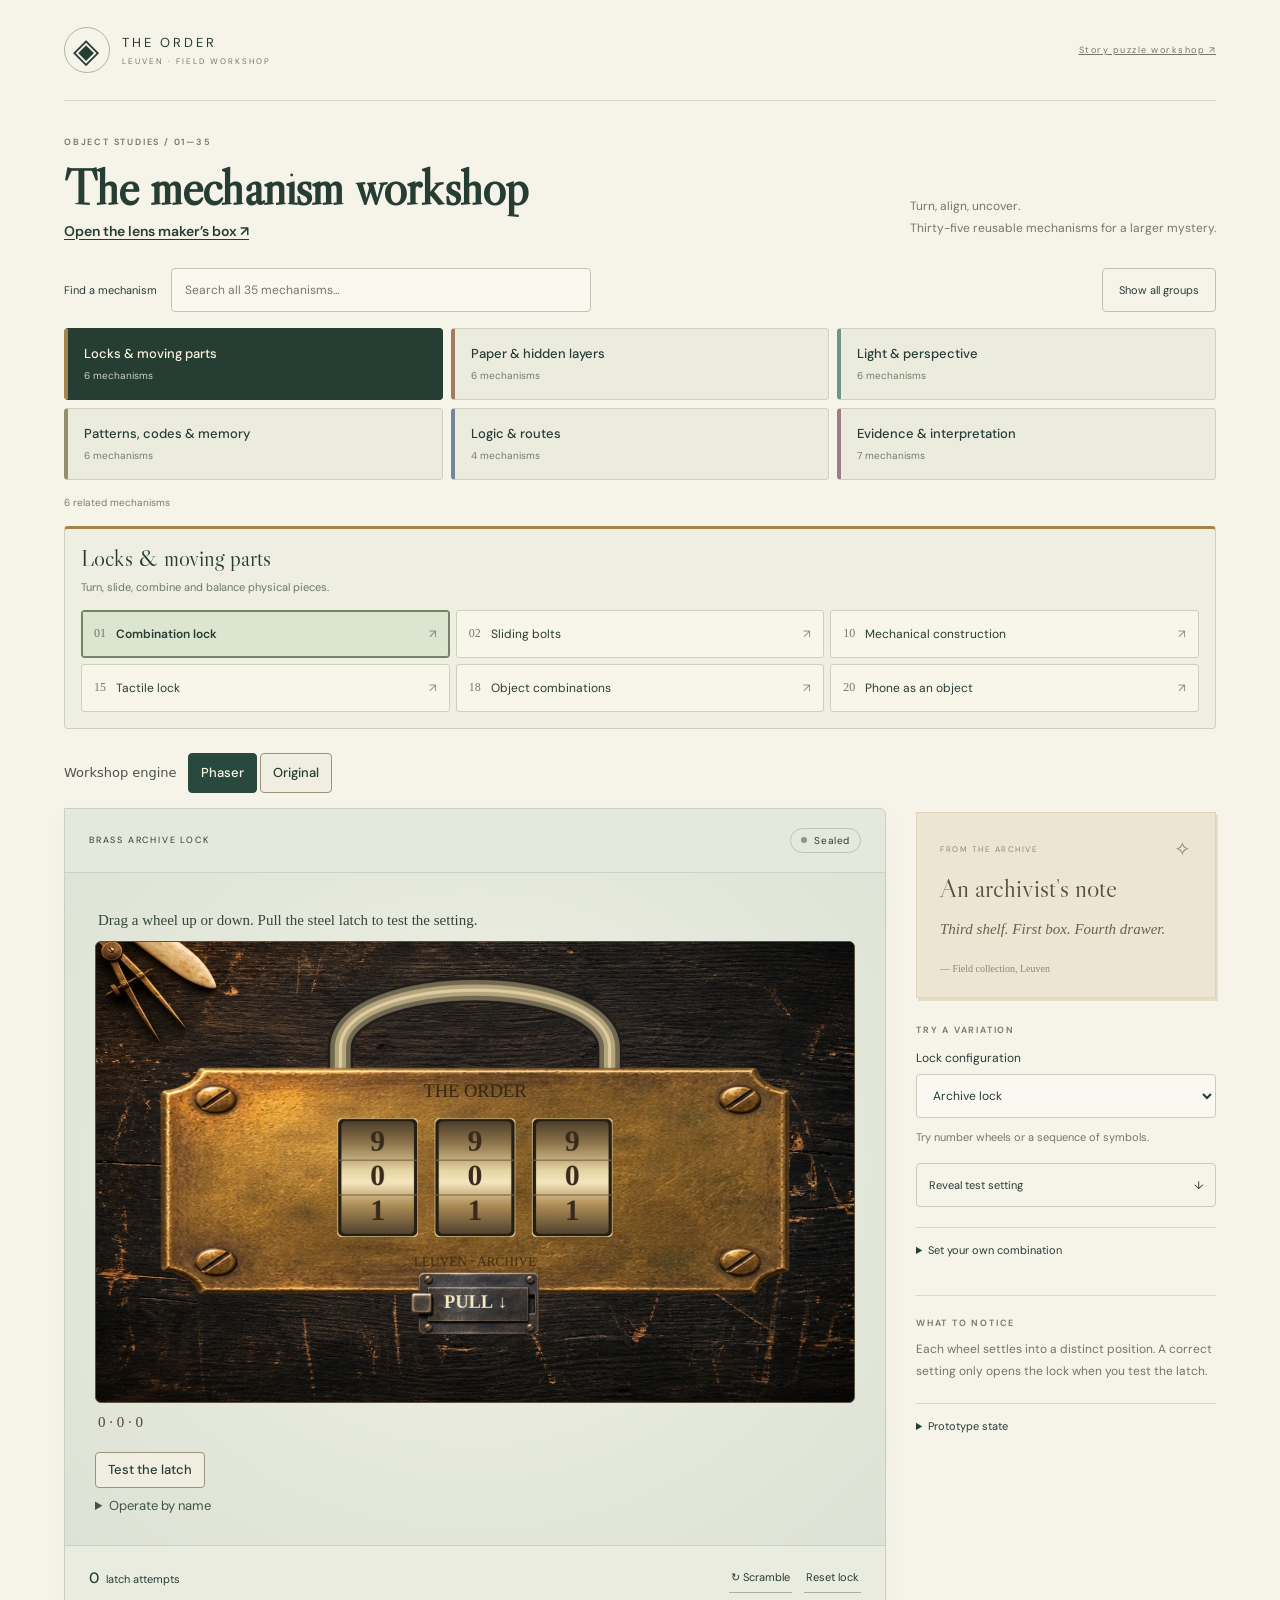
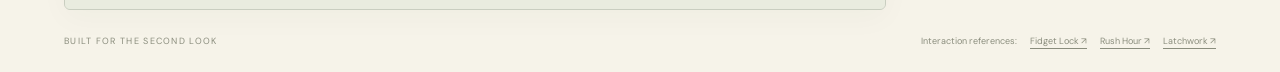
==== commit f5e706d6: "Add the lens maker's box to the mechanism workshop" ====
--- a/index.html
+++ b/index.html
@@ -1,7 +1,7 @@
 <!doctype html>
 <html lang="en"><head><meta charset="UTF-8"/><meta name="viewport" content="width=device-width, initial-scale=1.0"/>
 <meta name="theme-color" content="#263d34"/><meta name="description" content="Explore 35 reusable puzzle mechanics in six related families: locks and moving parts, paper and hidden layers, light and perspective, patterns and memory, logic and routes, and evidence and interpretation."/>
-<title>The Mechanism Workshop · Leuven</title>  <script type="module" crossorigin src="./assets/index-wSs0J4qs.js"></script>
-  <link rel="stylesheet" crossorigin href="./assets/index-CpDamAIA.css">
+<title>The Mechanism Workshop · Leuven</title>  <script type="module" crossorigin src="./assets/index-DUlP7SXe.js"></script>
+  <link rel="stylesheet" crossorigin href="./assets/index-dsRBHrj0.css">
 </head>
 <body><div id="root"></div></body></html>
--- a/assets/index-dsRBHrj0.css
+++ b/assets/index-dsRBHrj0.css
@@ -0,0 +1 @@
+@import "https://fonts.googleapis.com/css2?family=DM+Sans:wght@400;500;600;700&family=Libre+Caslon+Display&display=swap";._lab_pzx80_1{--forest:#263d34;--muted:#74776b;--line:#d9d7cb;--paper:#f6f3e9;background:var(--paper);min-height:100dvh;color:var(--forest);padding:0 clamp(20px,5vw,76px);font-family:DM Sans,sans-serif}._header_pzx80_6{border-bottom:1px solid var(--line);justify-content:space-between;align-items:center;gap:16px;max-width:1240px;margin:auto;padding:27px 0;display:flex}._brand_pzx80_7{letter-spacing:3px;align-items:center;gap:12px;font-size:13px;text-decoration:none;display:flex}._brand_pzx80_7 small{letter-spacing:2px;color:var(--muted);margin-top:5px;font-size:8px;display:block}._seal_pzx80_9{border:1px solid #b1b5a1;border-radius:50%;place-items:center;width:46px;height:46px;font-family:Georgia,serif;font-size:34px;display:grid}._prototypeLabel_pzx80_10{letter-spacing:1.5px;color:var(--muted);align-items:center;gap:8px;font-size:9px;display:flex}._prototypeLabel_pzx80_10 i,._status_pzx80_11 i{background:#8c977d;border-radius:50%;width:6px;height:6px}._intro_pzx80_12{justify-content:space-between;align-items:end;gap:20px;max-width:1240px;margin:35px auto 28px;display:flex}._eyebrow_pzx80_13{letter-spacing:1.8px;color:var(--muted);font-weight:600;line-height:1.5;font-size:9px!important}._intro_pzx80_12 h1{letter-spacing:-.8px;margin:10px 0 0;font-family:Libre Caslon Display,Georgia,serif;font-size:clamp(34px,4vw,50px);line-height:1.1}._intro_pzx80_12>p{color:var(--muted);font-size:12px;line-height:1.8}._intro_pzx80_12 ._boxEntry_pzx80_16{width:fit-content;color:var(--forest);text-underline-offset:3px;margin-top:7px;font-size:14px;font-weight:600;display:block}._workspace_pzx80_17{grid-template-columns:minmax(0,1fr) 300px;align-items:start;gap:30px;max-width:1240px;margin:auto;display:grid}._workbench_pzx80_18{background:#e5e8dd;border:1px solid #c9cec0;border-radius:0 6px 6px;overflow:hidden;box-shadow:0 8px 30px #27382b08}._benchTop_pzx80_19{letter-spacing:1.8px;border-bottom:1px solid #ccd3c2;justify-content:space-between;align-items:center;gap:15px;padding:19px 24px;font-size:9px;display:flex}._status_pzx80_11{letter-spacing:.6px;border:1px solid #bdc6b3;border-radius:30px;align-items:center;gap:7px;padding:5px 10px;font-size:10px;display:flex}._status_pzx80_11[data-success=true]{color:#264926;background:#d5e3cb;border-color:#93ac84}._status_pzx80_11[data-success=true] i{background:#3d6b34}._stage_pzx80_23{background:radial-gradient(at 50% 44%,#f2f2e5 0,#e4e8db 60%,#dce2d5 100%);min-height:574px;padding:28px 30px 22px}._mechanism_pzx80_24{flex-direction:column;align-items:center;width:100%;display:flex}._lockObject_pzx80_25{flex-shrink:0;width:min(100%,360px);height:448px;position:relative}._shackle_pzx80_26{transform-origin:90% 85%;background:0 0;border:22px solid #9e9986;border-bottom:0;border-radius:90px 90px 0 0;width:50%;height:170px;transition:transform .5s;position:absolute;top:0;left:25%;box-shadow:inset 3px 3px 4px #484a3d,inset -3px 0 5px #e5e0c9,3px 1px 4px #15231b45}._lockObject_pzx80_25[data-open=true] ._shackle_pzx80_26{transform:translateY(-20px)rotate(12deg)}._lockBody_pzx80_28{z-index:2;background:linear-gradient(106deg,#b39658,#dbbf7f 20%,#e4ce96 48%,#b49a5d 84%,#907440);border:1px solid #8f7641;border-radius:12px;width:100%;padding:17px 22px 12px;position:absolute;top:114px;left:0;box-shadow:inset 0 2px 2px #fff4cf,inset 0 -5px #836b3999,0 20px 22px #26352625,0 3px 3px #3e3f2435}._lockBody_pzx80_28:before,._lockBody_pzx80_28:after{content:"+";color:#695a3a;text-align:center;background:#bca46c;border:1px solid #877340;border-radius:50%;width:13px;height:13px;font:12px/10px Georgia,serif;position:absolute;bottom:10px;box-shadow:0 1px 1px #fff1c7}._lockBody_pzx80_28:before{left:10px}._lockBody_pzx80_28:after{right:10px}._engraving_pzx80_31{letter-spacing:2px;color:#64532f;text-shadow:0 1px #eed9a2;justify-content:space-between;gap:8px;margin-bottom:2px;font:8px/1.4 Georgia,serif;display:flex}._engraving_pzx80_31 span{letter-spacing:1px;font:7px DM Sans,sans-serif}._wheels_pzx80_33{grid-template-columns:repeat(var(--wheels), minmax(0, 1fr));gap:8px;display:grid}._wheelColumn_pzx80_34{min-width:0}._wheelStep_pzx80_35{color:#6f5c33;touch-action:manipulation;background:0 0;border-radius:4px;place-items:center;width:100%;height:36px;font:22px Georgia,serif;display:grid}._wheelStep_pzx80_35:hover:not(:disabled){background:#fff1c32b}._wheel_pzx80_33{touch-action:none;cursor:grab;-webkit-user-select:none;user-select:none;background:#ddd7bd;border:3px solid #695b3f;border-radius:5px;height:120px;position:relative;overflow:hidden;box-shadow:0 1px #f8e3ac,inset 0 2px 6px #0008}._wheel_pzx80_33:active{cursor:grabbing}._wheelStack_pzx80_39{pointer-events:none;width:100%;position:absolute;top:-40px}._wheelStack_pzx80_39 span{text-align:center;color:#33362c;text-shadow:0 1px #fff;height:40px;font-family:Georgia,serif;font-size:clamp(22px,3vw,32px);line-height:40px;display:block}._wheelGlass_pzx80_41{pointer-events:none;background:linear-gradient(#252a24b0,#252a2420 31%,#0000 35%,#fff4 45%,#0000 63%,#252a2440 70%,#252a24bf);position:absolute;inset:0}._wheelGlass_pzx80_41:after{content:"";border-top:1px solid #5e513a50;border-bottom:1px solid #5e513a50;width:100%;height:40px;position:absolute;top:38px}._lockIndex_pzx80_43{color:#6f5e36;justify-content:space-between;align-items:center;margin:5px 7px 0;font-size:9px;display:flex}._lockIndex_pzx80_43 span{letter-spacing:2px;font-size:7px}._latchRail_pzx80_45{background:repeating-linear-gradient(0deg,#9a9b8b 0 1px,#727768 2px 4px);border:1px solid #949585;border-radius:6px;width:86px;height:74px;position:absolute;top:354px;left:calc(50% - 43px);box-shadow:inset 0 2px 6px #263c3366}._latch_pzx80_45{color:#354535;letter-spacing:3px;cursor:grab;touch-action:none;-webkit-user-select:none;user-select:none;z-index:3;background:linear-gradient(#d2d1bb,#babca6 45%,#7c826f 50%,#9da38c);border:1px solid #797d6c;border-radius:5px;justify-content:center;align-items:center;gap:22px;width:132px;height:44px;font-size:10px;font-weight:600;display:flex;position:absolute;top:366px;left:calc(50% - 66px);box-shadow:0 4px 7px #263c3338,inset 0 1px #f8f6e1}._latch_pzx80_45:active{cursor:grabbing}._latch_pzx80_45:disabled{opacity:1}._feedback_pzx80_49{text-align:center;color:#465442;max-width:480px;min-height:19px;margin-top:5px;font-size:12px;line-height:1.5}._feedback_pzx80_49[data-success=true]{color:#275f38;font-weight:600}._help_pzx80_51{text-align:center;color:#737c68;max-width:430px;margin-top:10px;font-size:10px;line-height:1.7}._benchBottom_pzx80_52{background:#e9ecdf;border-top:1px solid #cbd2c1;justify-content:space-between;align-items:center;gap:16px;padding:16px 24px;font-size:11px;display:flex}._benchBottom_pzx80_52 strong{margin-right:4px;font-size:15px;font-weight:500}._benchBottom_pzx80_52>div{align-items:center;gap:12px;display:flex}._benchBottom_pzx80_52 button{background:0 0;border-bottom:1px solid #a8b19b;padding:8px 2px;font-size:11px}._sidebar_pzx80_56{min-width:0;padding-top:4px}._note_pzx80_57{background:#ece5d3;border:1px solid #ded4bc;padding:23px;position:relative;box-shadow:2px 3px #e5ddc7}._noteHeading_pzx80_58{letter-spacing:1.5px;color:#93876d;justify-content:space-between;align-items:center;font-size:8px;display:flex}._noteHeading_pzx80_58 span:last-child{font-size:20px}._note_pzx80_57 h2{color:#584e39;margin:12px 0;font:26px/1.15 Libre Caslon Display,Georgia,serif}._note_pzx80_57 p{color:#6d6149;font:italic 15px/1.8 Georgia,serif}._noteSignature_pzx80_62{color:#91866e;margin-top:20px;font:10px Georgia,serif;display:block}._controls_pzx80_63{margin-top:26px}._controls_pzx80_63 label{margin:13px 0 8px;font-size:12px;display:block}._controls_pzx80_63 select,._controls_pzx80_63 input{width:100%;color:var(--forest);background:#faf8f0;border:1px solid #c9cdbd;border-radius:4px;min-height:44px;padding:12px;font-size:12px}._controlNote_pzx80_66{color:var(--muted);margin:10px 0 16px;font-size:11px;line-height:1.7}._outlineButton_pzx80_67{background:0 0;border:1px solid #c7ccbb;border-radius:4px;justify-content:space-between;align-items:center;width:100%;min-height:44px;padding:12px;font-size:11px;display:flex}._outlineButton_pzx80_67:hover{background:#e9ecdf}._reveal_pzx80_69{background:#e9ecdf;border:1px solid #cdd3c1;border-radius:4px;margin-top:9px;padding:16px}._reveal_pzx80_69 small{letter-spacing:1.4px;color:var(--muted);margin-bottom:10px;font-size:8px;display:block}._reveal_pzx80_69 strong{letter-spacing:3px;overflow-wrap:anywhere;font:26px Georgia,serif}._reveal_pzx80_69 ol{margin:0;padding-left:18px;font-size:11px;line-height:1.8}._details_pzx80_73{border-top:1px solid var(--line);margin-top:20px;font-size:11px}._details_pzx80_73 summary{cursor:pointer;padding:15px 0}._details_pzx80_73 pre{white-space:pre-wrap;overflow-wrap:anywhere;background:#e9ecdf;padding:12px;font-size:10px;line-height:1.6}._formRow_pzx80_76{gap:8px;display:flex}._formRow_pzx80_76 input{flex:1;min-width:0}._formRow_pzx80_76 button{background:var(--forest);color:#faf5df;border-radius:4px;padding:10px 15px;font-size:11px}._formError_pzx80_79{color:#99442e;margin-top:8px;font-size:11px}._observation_pzx80_80{border-top:1px solid var(--line);margin-top:23px;padding-top:21px}._observation_pzx80_80 p:last-child{color:#6f7765;margin-top:9px;font-size:12px;line-height:1.8}._footer_pzx80_82{letter-spacing:1.3px;color:#8a8d7d;justify-content:space-between;gap:14px;max-width:1240px;margin:auto;padding:25px 0;font-size:9px;display:flex}._footer_pzx80_82>span:last-child{letter-spacing:0;flex-wrap:wrap;gap:13px;display:flex}._footer_pzx80_82 a{text-underline-offset:4px}._boardFrame_pzx80_85{background:#657260;border:1px solid #515f4c;border-radius:9px;width:min(100%,408px);padding:16px;box-shadow:inset 0 1px 2px #a1af96,0 15px 25px #263c3322}._boardLabel_pzx80_86{color:#c9d0ba;letter-spacing:1.5px;justify-content:space-between;margin:0 0 12px;font-size:8px;display:flex}._board_pzx80_85{aspect-ratio:1;background-color:#d9ddc8;background-image:linear-gradient(90deg,#9ca68b60 1px,#0000 1px),linear-gradient(#9ca68b60 1px,#0000 1px);background-size:calc(100% / var(--size)) calc(100% / var(--size));border:2px solid #48563f;border-radius:3px;width:100%;position:relative;box-shadow:inset 2px 2px 8px #34492e2b}._exit_pzx80_88{z-index:2;color:#fff5d8;pointer-events:none;background:#b29457;border-radius:3px;place-items:center;width:27px;height:36px;font-size:20px;display:grid;position:absolute}._exit_pzx80_88[data-edge=right]{right:-29px;transform:translateY(-50%)}._exit_pzx80_88[data-edge=left]{left:-29px;transform:translateY(-50%)}._exit_pzx80_88[data-edge=top]{width:36px;height:27px;top:-29px;transform:translate(-50%)}._exit_pzx80_88[data-edge=bottom]{width:36px;height:27px;bottom:-29px;transform:translate(-50%)}._boardFrame_pzx80_85[data-solved=true] ._exit_pzx80_88{background:#326044}._bolt_pzx80_94{touch-action:none;-webkit-user-select:none;user-select:none;color:#30482f;cursor:grab;background:linear-gradient(110deg,#869985,#a8b8a0 48%,#738773);border:1px solid #5b715b;border-radius:5px;justify-content:space-around;align-items:center;gap:3px;padding:4px 7px;transition:left .14s,top .14s;display:flex;position:absolute;box-shadow:inset 0 1px 1px #d2ddc9,inset 0 -3px #4b634955,0 3px 4px #3e503d4f}._bolt_pzx80_94[data-axis=y]{flex-direction:column;padding:7px 4px}._bolt_pzx80_94[data-tone=brass]{color:#65502c;background:linear-gradient(115deg,#c6a362,#e6cb8b 50%,#b99b58);border-color:#9b8045;box-shadow:inset 0 1px 1px #fff0c4,inset 0 -3px #84672d55,0 3px 4px #3e503d4f}._bolt_pzx80_94[data-tone=copper]{color:#654c3a;background:linear-gradient(110deg,#ae8872,#d1ab8c 48%,#a17b63);border-color:#8a6e55}._bolt_pzx80_94[data-selected=true]{outline-offset:1px;outline:2px solid #35513c}._bolt_pzx80_94:focus-visible{outline-offset:2px;outline:3px solid #274d37}._bolt_pzx80_94[data-dragging=true]{cursor:grabbing;z-index:3;transition:none;box-shadow:0 6px 9px #233e3545}._bolt_pzx80_94:disabled{opacity:1}._boltName_pzx80_102{text-shadow:0 1px #ffffff50;font:15px Georgia,serif}._bolt_pzx80_94[data-target=true] ._boltName_pzx80_102{letter-spacing:1.6px;font:9px DM Sans,sans-serif}._boltGrip_pzx80_104{background:repeating-linear-gradient(90deg,#32452b40 0 1px,#ffffff20 1px 3px);width:12px;height:18px}._bolt_pzx80_94[data-axis=y] ._boltGrip_pzx80_104{transform:rotate(90deg)}._boltDirection_pzx80_106{opacity:.65;font-size:16px}._nudge_pzx80_107{align-items:center;gap:8px;margin:20px 0 7px;display:flex}._nudge_pzx80_107>span{color:#637259;margin-right:8px;font-size:11px}._smallButton_pzx80_109{background:#edf0e1;border:1px solid #a9b69c;border-radius:4px;min-width:44px;height:38px;font-size:18px}@media (width<=1000px){._workspace_pzx80_17{grid-template-columns:minmax(0,1fr) 270px;gap:20px}._lab_pzx80_1{padding:0 28px}._stage_pzx80_23{padding-left:22px;padding-right:22px}}@media (width<=760px){._lab_pzx80_1{padding:0 18px}._header_pzx80_6{padding:20px 0}._prototypeLabel_pzx80_10{font-size:0}._intro_pzx80_12{margin:26px 0 24px}._intro_pzx80_12>p{display:none}._workspace_pzx80_17{grid-template-columns:1fr;gap:24px}._sidebar_pzx80_56{grid-template-columns:1fr 1fr;gap:22px;display:grid}._controls_pzx80_63,._sidebar_pzx80_56>._details_pzx80_73,._observation_pzx80_80{margin-top:0}._stage_pzx80_23{min-height:560px;padding:24px 24px 20px}._benchTop_pzx80_19{letter-spacing:1.1px;padding:16px;font-size:8px}._footer_pzx80_82{flex-direction:column;padding-bottom:30px;line-height:1.8}}@media (width<=440px){._sidebar_pzx80_56{grid-template-columns:1fr;gap:20px}._stage_pzx80_23{min-height:540px;padding:27px 20px 20px}._stage_pzx80_23[data-mode=sliding]{min-height:0}._lockBody_pzx80_28{padding-left:12px;padding-right:12px}._wheels_pzx80_33{gap:4px}._wheelStack_pzx80_39 span{font-size:24px}._engraving_pzx80_31{letter-spacing:1px}._boardFrame_pzx80_85{padding:11px}._exit_pzx80_88[data-edge=right]{width:22px;right:-23px}._bolt_pzx80_94{gap:1px;padding:4px}._bolt_pzx80_94[data-axis=y]{padding:4px}._boltName_pzx80_102{font-size:13px}._boltDirection_pzx80_106{font-size:12px}._boltGrip_pzx80_104{width:7px;height:13px}._benchBottom_pzx80_52{padding:13px 16px}._benchBottom_pzx80_52>div{gap:10px}._help_pzx80_51{font-size:10px}}@media (prefers-reduced-motion:reduce){._shackle_pzx80_26,._bolt_pzx80_94{transition:none}}._footer_pzx80_82>span:last-child{flex-wrap:wrap}.mech-clues{color:#3e4b3d;padding-left:1.4rem;font:15px/1.55 Georgia,serif}.mech-clues li+li{margin-top:.4rem}.mech-engine>span{color:#4b5449;margin-right:8px;font:13px system-ui,sans-serif}.mech-engine{flex-wrap:wrap;align-items:center;gap:3px;max-width:1240px;margin:0 auto 15px;display:flex}.mech-engine button,.mech-desk button,.mech-desk select{color:#263d34;cursor:pointer;background:#f0eee1;border:1px solid #9b937a;border-radius:4px;padding:8px 12px;font:500 13px/1.4 DM Sans,system-ui,sans-serif}.mech-engine button{min-height:40px}.mech-engine button[aria-pressed=true],.mech-desk button[aria-pressed=true]{color:#fffae9;background:#29493e;border-color:#29493e}.mech-engine a{color:#365342;margin-left:auto;font-size:13px}.mech-desk{text-align:left;width:100%;min-width:0}.mech-direction,.mech-readout{color:#34463a;margin:0;padding:9px 3px;font:15px/1.45 Georgia,serif}.mech-readout{color:#56452e}.mech-frame{background:#30271e;border:1px solid #5f5140;border-radius:6px;position:relative;overflow:hidden}.mech-canvas{touch-action:none;width:100%;overflow:hidden}.mech-canvas canvas{touch-action:none;margin:0;display:block}.mech-actions,.mech-fine>div{flex-wrap:wrap;align-items:center;gap:7px;margin:9px 0 4px;display:flex}.mech-fine{color:#435446;margin:9px 0;font-size:13px}.mech-fine summary{cursor:pointer;width:fit-content}.mech-fine label{align-items:center;gap:6px;display:flex}.mech-fine select{max-width:min(280px,65vw)}.mech-loading{color:#eddfbf;background:#32281be0;justify-content:center;align-items:center;gap:8px;display:flex;position:absolute;inset:0}.mech-desk button:disabled{opacity:.5;cursor:default}.mech-canvas:focus-within{outline-offset:-3px;outline:2px solid #bd964e}.mech-engine a:focus-visible,.mech-desk :focus-visible{outline-offset:2px;outline:2px solid #a16f30}@media (width<=600px){.mech-engine{margin:0 0 10px}.mech-engine button,.mech-desk button{min-height:40px}.mech-direction,.mech-readout{font-size:14px}.mech-engine a{font-size:12px}}._dial_2pis3_1{aspect-ratio:1;filter:drop-shadow(0 14px 12px #293e3028);width:min(100%,400px);position:relative}._svg_2pis3_2{touch-action:none;-webkit-user-select:none;user-select:none;width:100%;height:100%;display:block;overflow:visible}._track_2pis3_3{cursor:grab;touch-action:none;-webkit-user-select:none;user-select:none;outline:none}._track_2pis3_3:active,._track_2pis3_3[data-dragging=true]{cursor:grabbing}._track_2pis3_3 text{fill:#354331;paint-order:stroke;stroke:#fff5d21a;stroke-width:.5px;font-family:Georgia,serif}._track_2pis3_3[data-selected=true] ._edge_2pis3_6{stroke:#354f36;stroke-width:2px}._svg_2pis3_2 ._track_2pis3_3:focus-visible{outline:none}._track_2pis3_3:focus-visible ._edge_2pis3_6{stroke:#243c25;stroke-width:3px;stroke-dasharray:5 3}._track_2pis3_3[aria-disabled=true]{cursor:default}._hub_2pis3_11{color:#4e573a;letter-spacing:1.2px;background:radial-gradient(circle at 35% 30%,#e0ce98,#baaa72 60%,#9b8c57);border:1px solid #8f8353;border-radius:50%;flex-direction:column;justify-content:center;align-items:center;width:14.8%;height:14.8%;font:9px/1.5 DM Sans,sans-serif;display:flex;position:absolute;top:42.6%;left:42.6%;box-shadow:inset 0 1px 2px #ffefb8,0 3px 5px #293c3245}._hub_2pis3_11 span{letter-spacing:1.2px;font:8px/1.5 DM Sans,sans-serif}._hub_2pis3_11:disabled{opacity:1}._dial_2pis3_1[data-open=true] ._hub_2pis3_11{color:#2f5032;background:radial-gradient(circle at 35% 30%,#becfa8,#87a275)}._dial_2pis3_1[data-open=true] ._hub_2pis3_11 span{font-size:20px;line-height:1}._readouts_2pis3_19{justify-content:center;gap:9px;width:min(100%,330px);margin-top:18px;display:flex}._readout_2pis3_19{color:#43543c;background:#edf0e2;border:1px solid #b9c1ac;border-radius:5px;flex:1;min-width:0;max-width:90px;padding:8px 11px}._readout_2pis3_19[aria-pressed=true]{border-color:#3e5b41;box-shadow:0 0 0 1px #3e5b4125}._readoutTop_2pis3_22{color:#77836a;justify-content:space-between;align-items:center;gap:12px;font:9px Georgia,serif;display:flex}._readout_2pis3_19 i{background:#d4d9c5;border:1px solid #a8b197;border-radius:50%;width:6px;height:6px}._readout_2pis3_19 i[data-status=Aligned]{background:#4b7850;border-color:#3a6540;box-shadow:0 0 4px #638a5d50}._readout_2pis3_19 i[data-status=Unaligned]{background:#bf9870;border-color:#aa825b}._readout_2pis3_19 strong{margin:2px 0;font:24px/1.25 Georgia,serif;display:block}._readout_2pis3_19 small{color:#7a846e;font:8px DM Sans,sans-serif;display:block}._decoded_2pis3_28{text-align:center;background:#eef0df;border:1px solid #c2c8b1;border-radius:4px;width:min(100%,420px);margin:5px 0 12px;padding:12px 16px}._decoded_2pis3_28 small{letter-spacing:1.4px;color:#7d846d;margin-bottom:8px;font-size:8px;display:block}._decoded_2pis3_28 output{letter-spacing:1.1px;overflow-wrap:anywhere;color:#3c5339;font:15px/1.7 Georgia,serif;display:block}._options_2pis3_31{margin-top:15px}._options_2pis3_31 label{align-items:center;gap:9px;font-size:11px;line-height:1.5;display:flex}._options_2pis3_31 input[type=checkbox]{accent-color:#3b5b40;flex-shrink:0;width:16px;height:16px;min-height:16px}._options_2pis3_31 textarea{resize:vertical;color:#3d4f37;background:#faf8f0;border:1px solid #c9cdbd;border-radius:4px;width:100%;min-height:86px;padding:11px;font:12px/1.6 DM Sans,sans-serif}._options_2pis3_31 textarea:focus-visible{outline-offset:4px;outline:3px solid #b9764e}@media (width<=440px){._hub_2pis3_11,._hub_2pis3_11 span{letter-spacing:.6px;font-size:7px}._readouts_2pis3_19{gap:6px}._readout_2pis3_19{padding:7px 9px}._readout_2pis3_19 strong{font-size:21px}._readout_2pis3_19 small{font-size:8px}._decoded_2pis3_28 output{font-size:13px}}._documentStage_1w7co_1{background:radial-gradient(at 50% 20%,#eff0e3,#dfe5d5);padding:24px clamp(12px,2.5vw,28px)}._mechanism_1w7co_2{width:100%;min-width:0}._surface_1w7co_3,._dragSurface_1w7co_3,._comparisonSurface_1w7co_3{background:#e6e2cf;border:1px solid #bac0aa;border-radius:3px;width:100%;height:auto;display:block;overflow:hidden;box-shadow:0 9px 24px #35443115}._dragSurface_1w7co_3,._paperHandle_1w7co_4{touch-action:none;-webkit-user-select:none;user-select:none;cursor:grab}._dragSurface_1w7co_3:active,._paperHandle_1w7co_4:active{cursor:grabbing}._comparisonSurface_1w7co_3{cursor:crosshair;touch-action:manipulation}._dragSurface_1w7co_3:focus-visible,._comparisonSurface_1w7co_3:focus-visible{outline-offset:4px;outline:3px solid #768e62}._paperHandle_1w7co_4:focus-visible{outline:none}._paperHandle_1w7co_4:focus-visible>path{stroke:#2b633c;stroke-width:4px}._plateHeading_1w7co_10{letter-spacing:1.3px;color:#6e7962;justify-content:space-between;align-items:center;gap:12px;margin:0 0 12px;font-size:9px;line-height:1.5;display:flex}._readout_1w7co_11{font-variant-numeric:tabular-nums;color:#67735c;justify-content:center;gap:22px;padding:12px;font-size:11px;display:flex}._rangeGrid_1w7co_12{grid-template-columns:1fr 1fr;gap:12px 22px;padding:12px 0;display:grid}._rangeGrid_1w7co_12 label,._wipeControl_1w7co_13{color:#58674d;font-size:11px;line-height:1.8}._rangeGrid_1w7co_12 output{float:right;color:#82876f;font-variant-numeric:tabular-nums}._rangeGrid_1w7co_12 label:last-child{grid-column:1/-1}._rangeGrid_1w7co_12 input,._wipeControl_1w7co_13 input{accent-color:#657d53;cursor:pointer;width:100%;height:28px;display:block}._check_1w7co_17{color:#f9f3dd;letter-spacing:.3px;background:#354c3c;border:1px solid #354c3c;border-radius:3px;justify-content:space-between;width:100%;margin-top:14px;padding:14px 18px;font-size:12px;display:flex}._check_1w7co_17:hover:not(:disabled){background:#476044}._check_1w7co_17:disabled{opacity:.65}._feedback_1w7co_20{text-align:center;color:#586248;max-width:580px;min-height:48px;margin:16px auto 0;font:15px/1.6 Georgia,serif}._feedback_1w7co_20[data-success=true]{color:#2d633f;font-weight:700}._help_1w7co_22{text-align:center;color:#748069;max-width:580px;margin:10px auto 0;font-size:10px;line-height:1.7}._caption_1w7co_23{color:#6d795e;text-align:center;margin:15px 0 0;font-size:11px}._segmented_1w7co_24{gap:5px;margin-top:14px;margin-bottom:14px;display:flex}._segmented_1w7co_24:first-child{margin-top:0}._segmented_1w7co_24 button,._paperTools_1w7co_26 button,._slotTools_1w7co_26 button{color:#526448;background:#edf0e1;border:1px solid #b9c2a9;border-radius:3px;min-height:40px;padding:9px 12px;font-size:11px}._segmented_1w7co_24 button{flex:1}._segmented_1w7co_24 button[aria-pressed=true]{color:#fff9e8;background:#738166;border-color:#738166}._paperTools_1w7co_26{grid-template-columns:repeat(3,1fr);gap:7px;display:grid}._paperTools_1w7co_26 button:disabled,._slotTools_1w7co_26 button:disabled{opacity:.45;cursor:default}._slotTools_1w7co_26{flex-wrap:wrap;align-items:center;gap:6px;margin-top:12px;display:flex}._slotTools_1w7co_26 span{color:#738165;margin-right:auto;font-size:10px}._slotTools_1w7co_26 button{min-height:34px;padding:7px 10px}._comparisonPair_1w7co_34{grid-template-columns:1fr 1fr;align-items:start;gap:10px;display:grid}._wipeControl_1w7co_13{text-align:center;margin-top:14px;display:block}._checkOption_1w7co_36._checkOption_1w7co_36{color:#65735c;align-items:center;gap:8px;margin:16px 0;font-size:11px;display:flex}._checkOption_1w7co_36 input[type=checkbox]{accent-color:#6c825b;flex:0 0 16px;width:16px;height:16px;min-height:16px;margin:0;padding:0}._artNote_1w7co_38{color:#879078;margin:15px 0 0;font-size:9px;line-height:1.6}._solution_1w7co_39{white-space:pre-line;font:12px/1.8 DM Sans,sans-serif}@media (width<=680px){._documentStage_1w7co_1{padding:20px 12px}._comparisonPair_1w7co_34{grid-template-columns:1fr;gap:20px}._plateHeading_1w7co_10{letter-spacing:.8px;font-size:8px}._readout_1w7co_11{gap:16px}._rangeGrid_1w7co_12{gap:8px 15px}._segmented_1w7co_24 button,._paperTools_1w7co_26 button{padding:10px 7px;font-size:10px}._feedback_1w7co_20{font-size:14px}}._touchSurface_1w7co_50{touch-action:none;-webkit-user-select:none;user-select:none}._surface_z5h0t_1{background:#d9decd;border:1px solid #b7bfa7;border-radius:3px;width:100%;height:auto;display:block;overflow:hidden}._fragment_z5h0t_2{cursor:grab;touch-action:none;-webkit-user-select:none;user-select:none}._fragment_z5h0t_2:active{cursor:grabbing}._fragment_z5h0t_2:focus-visible{filter:drop-shadow(0 0 3px #365e3f);outline:none}._tools_z5h0t_5{flex-wrap:wrap;align-items:flex-end;gap:8px;margin-top:15px;display:flex}._tools_z5h0t_5 label{color:#58684e;flex:150px;font-size:10px;line-height:1.8}._tools_z5h0t_5 select{color:#43583e;width:100%;min-height:40px;font:inherit;background:#f0f1e5;border:1px solid #b9c2a9;border-radius:3px;padding:8px;font-size:11px;display:block}._tools_z5h0t_5 button{color:#526448;background:#edf0e1;border:1px solid #b9c2a9;border-radius:3px;min-height:40px;padding:9px 12px;font-size:11px}._tools_z5h0t_5 button:hover:not(:disabled){background:#e1e6d4}._tools_z5h0t_5 button:disabled{opacity:.45;cursor:default}._foldHandle_z5h0t_11{cursor:ew-resize;touch-action:none;-webkit-user-select:none;user-select:none}._foldHandle_z5h0t_11[data-axis=y]{cursor:ns-resize}._foldHandle_z5h0t_11:focus-visible{filter:drop-shadow(0 0 3px #365e3f);outline:none}._scratchSurface_z5h0t_14{touch-action:none;-webkit-user-select:none;user-select:none;cursor:crosshair}._scratchSurface_z5h0t_14:focus-visible{outline-offset:4px;outline:3px solid #748961}._range_z5h0t_16{color:#5a6b4f;margin-top:13px;font-size:11px;line-height:1.8;display:block}._range_z5h0t_16 input{accent-color:#627c53;width:100%;height:28px;display:block}._range_z5h0t_16 output{float:right;font-variant-numeric:tabular-nums}._progress_z5h0t_19{flex-wrap:wrap;gap:8px 20px;margin:13px 0 0;display:flex}._progress_z5h0t_19 label{color:#62735a;flex:90px;font-size:10px}._progress_z5h0t_19 span{float:right;font-variant-numeric:tabular-nums}._progress_z5h0t_19 progress{accent-color:#70855b;width:100%;height:5px;margin-top:6px;display:block}._chip_z5h0t_23{fill:#f1ebd8;stroke:#647a56;stroke-width:1.5px}@media (width<=560px){._tools_z5h0t_5{gap:6px}._tools_z5h0t_5 button{padding:9px;font-size:10px}._tools_z5h0t_5 label{flex-basis:100%}}._touchSurface_z5h0t_27{touch-action:none;-webkit-user-select:none;user-select:none}._handle_1mb71_1{touch-action:none;cursor:grab;-webkit-user-select:none;user-select:none}._handle_1mb71_1:active{cursor:grabbing}._handle_1mb71_1:focus-visible{filter:drop-shadow(0 0 3px #426d44);outline:none}._pair_1mb71_4{grid-template-columns:1fr 1fr;gap:16px;display:grid}._pair_1mb71_4>div{min-width:0}._caption_1mb71_6{letter-spacing:1.4px;color:#65765a;margin:0 0 9px;font-size:9px;display:block}._metrics_1mb71_7{flex-wrap:wrap;gap:12px;margin:15px 0;display:flex}._metric_1mb71_7{color:#617057;background:#e9eddd;border:1px solid #bcc5ac;flex:120px;padding:10px 12px;font-size:10px;line-height:1.6}._metric_1mb71_7 strong{color:#475e43;font-size:13px;font-weight:500;display:block}._metric_1mb71_7[data-ready=true]{background:#e2ead3;border-color:#859e71}._twoRanges_1mb71_11{grid-template-columns:1fr 1fr;gap:20px;display:grid}._notice_1mb71_12{color:#8d6044;text-align:center;min-height:20px;margin:8px 0 0;font-size:11px;line-height:1.6}._filterOptions_1mb71_13{flex-wrap:wrap;align-items:center;gap:6px;margin-top:15px;display:flex}._filterOptions_1mb71_13 button{color:#526747;background:#edf0e2;border:1px solid #b4bfa6;border-radius:3px;flex:65px;min-height:40px;padding:10px;font-size:11px}._filterOptions_1mb71_13 button[aria-pressed=true]{color:#fff8e5;background:#6d805c;border-color:#6d805c}._filterOptions_1mb71_13 button:disabled{opacity:.6}._compare_1mb71_17{flex-wrap:wrap;justify-content:space-between;align-items:center;gap:12px;display:flex}._compare_1mb71_17 button{color:#5b7050;background:0 0;border:1px solid #b4bfa6;border-radius:3px;min-height:38px;padding:9px 12px;font-size:10px}._compare_1mb71_17 button[aria-pressed=true]{background:#d8e1cb}._originalTag_1mb71_20{text-align:center;color:#718163;min-height:15px;margin:8px 0 0;font-size:10px}._cornerList_1mb71_21{flex-wrap:wrap;gap:6px;margin-top:14px;display:flex}._cornerList_1mb71_21 button{color:#5a6e4e;background:#e9eede;border:1px solid #b4bfa6;border-radius:3px;flex:70px;min-height:38px;font-size:10px}._cornerList_1mb71_21 button[aria-pressed=true]{color:#fff8e5;background:#6d805c}@media (width<=760px){._pair_1mb71_4{grid-template-columns:1fr}}@media (width<=560px){._twoRanges_1mb71_11{grid-template-columns:1fr;gap:0}._metric_1mb71_7{flex-basis:85px;padding:9px}._metric_1mb71_7 strong{font-size:12px}}._selection_1k8hx_1{flex-wrap:wrap;gap:6px;margin:14px 0 9px;display:flex}._selection_1k8hx_1 button,._placements_1k8hx_2 button,._smallButton_1k8hx_2{color:#465c42;background:#edf0e1;border:1px solid #aeb99f;border-radius:3px;min-height:40px;padding:9px 11px;font-size:11px}._selection_1k8hx_1 button{flex:60px}._selection_1k8hx_1 button[aria-pressed=true]{color:#fff8e7;background:#647c54;border-color:#647c54}._selection_1k8hx_1 button:disabled,._placements_1k8hx_2 button:disabled,._smallButton_1k8hx_2:disabled{opacity:.5}._placements_1k8hx_2{flex-wrap:wrap;gap:6px;display:flex}._placements_1k8hx_2 button{flex:70px}._clues_1k8hx_8{gap:6px;margin:17px 0 0;padding:0;list-style:none;display:grid}._clues_1k8hx_8 li{color:#4b5d46;background:#f3efdf;border-left:2px solid #b7b49b;align-items:baseline;gap:10px;padding:10px 12px;font-size:12px;line-height:1.6;display:flex}._clues_1k8hx_8 li[data-status=met]{border-color:#698355}._clues_1k8hx_8 li[data-status=broken]{border-color:#a36c48}._clues_1k8hx_8 small{white-space:nowrap;color:#65765a;margin-left:auto;font-size:9px}._handle_1k8hx_13{cursor:grab;touch-action:none;-webkit-user-select:none;user-select:none}._handle_1k8hx_13:active{cursor:grabbing}._handle_1k8hx_13:focus-visible{filter:drop-shadow(0 0 3px #255b40);outline:none}._target_1k8hx_16{cursor:pointer}._target_1k8hx_16:focus-visible{filter:drop-shadow(0 0 3px #255b40);outline:none}._board_1k8hx_18{background:#d1d7bf;border:1px solid #aab594;border-radius:3px;grid-template-columns:1fr 1fr;gap:44px;padding:18px;display:grid;position:relative}._column_1k8hx_19{z-index:1;flex-direction:column;gap:16px;min-width:0;display:flex}._source_1k8hx_20,._claim_1k8hx_20{background:#f5edda;border:1px solid #d5c7a6;min-width:0;padding:14px;box-shadow:2px 3px #5c654525}._source_1k8hx_20 h3,._claim_1k8hx_20 h3{color:#485a42;margin:5px 0 12px;font:19px/1.35 Georgia,serif}._eyebrow_1k8hx_22{color:#7a8065;letter-spacing:1.2px;font-size:8px}._excerpt_1k8hx_23{text-align:left;color:#4b5944;background:#faf6e9;border:1px solid #ded3bb;border-radius:2px;gap:8px;width:100%;margin:7px 0 0;padding:9px 8px;font-size:11px;line-height:1.65;display:flex}._excerpt_1k8hx_23[aria-pressed=true]{background:#e4eacb;border-color:#587849;box-shadow:inset 3px 0 #587849}._excerpt_1k8hx_23 b{color:#80906f;flex:0 0 18px;font-size:9px;font-weight:500}._claim_1k8hx_20{background:#e9ecd8;border-color:#b4c19d}._claim_1k8hx_20>p{color:#43583f;margin:10px 0;font:14px/1.6 Georgia,serif}._claim_1k8hx_20 label{color:#5b7050;font-size:10px;display:block}._claim_1k8hx_20 select{color:#43583f;background:#f3f4e8;border:1px solid #aab69b;border-radius:2px;width:100%;min-height:38px;margin-top:5px;padding:7px;font-size:11px}._claim_1k8hx_20 ._smallButton_1k8hx_2{background:#f2f2e3;width:100%;margin-top:10px}._links_1k8hx_31{flex-wrap:wrap;align-items:center;gap:5px;min-height:26px;margin-top:10px;display:flex}._links_1k8hx_31 button{color:#4c6742;background:#f5f3e4;border:1px solid #aab899;border-radius:20px;min-height:29px;padding:3px 9px;font-size:10px}._links_1k8hx_31 span{color:#7c876a;font-size:10px}._threads_1k8hx_34{pointer-events:none;width:100%;height:100%;position:absolute;inset:0;overflow:hidden}._verdict_1k8hx_35{color:#886044;margin-top:10px;font-size:10px}._verdict_1k8hx_35[data-correct=true]{color:#456a3b}._pinRanges_1k8hx_37{grid-template-columns:1fr 1fr;gap:0 20px;display:grid}._linkages_1k8hx_38{color:#667257;background:#eee9d5;margin-top:12px;padding:12px;font-size:11px;line-height:1.8}@media (width<=780px){._board_1k8hx_18{grid-template-columns:1fr;gap:18px;padding:12px}._threads_1k8hx_34{display:none}._column_1k8hx_19{gap:12px}._excerpt_1k8hx_23{font-size:12px}}@media (width<=460px){._clues_1k8hx_8 li{padding:9px;font-size:11px}._clues_1k8hx_8 small{font-size:8px}._pinRanges_1k8hx_37{gap:0 12px}}._tools_s7um2_1{flex-wrap:wrap;gap:8px;margin:12px 0;display:flex}._tools_s7um2_1 button,._secondary_s7um2_1{color:#405b4c;min-height:40px;font:inherit;cursor:pointer;background:#edf0df;border:1px solid #a9b793;border-radius:2px;flex:1;padding:10px 12px;font-size:11px}._tools_s7um2_1 button[aria-pressed=true]{color:#fff;background:#698154}._tools_s7um2_1 button:disabled,._secondary_s7um2_1:disabled{opacity:.45;cursor:default}._tools_s7um2_1 button:focus-visible,._secondary_s7um2_1:focus-visible,._ornament_s7um2_1:focus-visible,._bay_s7um2_1:focus-visible{outline-offset:3px;outline:2px solid #947741}._mirror_s7um2_1{cursor:grab;touch-action:none;outline:none}._mirror_s7um2_1:focus-visible>circle:first-child{stroke:#896f3c;stroke-width:2px}._phase_s7um2_1{color:#657a55;text-align:center;margin:16px 0;font-size:12px;line-height:1.8}._record_s7um2_1{text-align:center;color:#7a8866;font-size:10px}._steering_s7um2_1{grid-template-columns:150px 1fr;align-items:center;gap:24px;display:grid}._joystick_s7um2_1{touch-action:none;cursor:grab;width:150px;display:block}._joystick_s7um2_1:focus-visible{outline-offset:2px;outline:2px solid #947741}._range_s7um2_1{color:#526d50;flex-direction:column;gap:8px;margin:10px 0;font-size:11px;display:flex}._range_s7um2_1 input{accent-color:#6b8356;width:100%}._sensor_s7um2_1{border-top:1px solid #c4cdb6;border-bottom:1px solid #c4cdb6;margin-top:18px;padding:10px 0}._sensor_s7um2_1 p{color:#6e7d5f;font-size:11px;line-height:1.8}._memoryFrame_s7um2_1{background:#d6dcc5;border:1px solid #a6b394;border-radius:3px;padding:20px}._memoryHeading_s7um2_1{text-align:center;letter-spacing:2px;color:#6f815d;margin:2px 0 18px;font-size:9px}._memoryGrid_s7um2_1{gap:10px;display:grid}._bay_s7um2_1{color:#65794e;min-width:0;min-height:112px;font:inherit;background:#eae6ce;border:1px solid #b7b291;border-radius:4px;flex-direction:column;align-items:center;padding:9px 6px;display:flex;box-shadow:inset 0 4px 9px #6f785812}._bay_s7um2_1 small{color:#8d9577;letter-spacing:1px;margin-bottom:5px;font-size:9px}._bay_s7um2_1 svg{width:56px;max-width:100%;height:56px}._bay_s7um2_1 span{font-size:11px}._bay_s7um2_1:disabled{cursor:default;opacity:1}._bay_s7um2_1:not(:disabled){cursor:pointer}._emptyBay_s7um2_1{color:#aab295;margin:auto;font-family:Georgia,serif!important;font-size:30px!important}._ornaments_s7um2_1{flex-wrap:wrap;gap:8px;margin:18px 0 12px;display:flex}._ornament_s7um2_1{color:#667e51;cursor:grab;touch-action:none;min-width:75px;font:inherit;background:#e6e9d6;border:1px solid #a9b796;flex-direction:column;flex:1;align-items:center;padding:10px 6px;display:flex}._ornament_s7um2_1 svg{width:45px;height:45px}._ornament_s7um2_1 span{margin-top:4px;font-size:11px}._ornament_s7um2_1[aria-pressed=true]{background:#c1cfad;border-color:#748c5d}._ornament_s7um2_1:disabled{opacity:.65;cursor:default}._ghost_s7um2_1{z-index:50;pointer-events:none;color:#5e7350;background:#f4ebcf;border:1px solid #b6aa7b;border-radius:3px;padding:13px 18px;font-size:12px;position:fixed;transform:translate(-50%,-50%);box-shadow:0 6px 24px #233b3025}._secondary_s7um2_1{width:100%}@media (width<=520px){._memoryFrame_s7um2_1{padding:12px 9px}._memoryGrid_s7um2_1{gap:6px}._bay_s7um2_1{min-height:94px;padding:7px 3px}._bay_s7um2_1 svg{width:40px;height:40px}._bay_s7um2_1 span{font-size:10px}._bay_s7um2_1 small{letter-spacing:0;font-size:8px}._steering_s7um2_1{grid-template-columns:110px 1fr;gap:12px}._joystick_s7um2_1{width:110px}._tools_s7um2_1 button{min-width:70px;padding:9px 7px}._ornament_s7um2_1{min-width:56px}._ornament_s7um2_1 svg{width:36px;height:36px}._memoryHeading_s7um2_1{letter-spacing:1px;font-size:8px}}._catalogue_1i2ft_1{max-width:1240px;color:var(--forest);margin:0 auto 24px}._toolbar_1i2ft_2{align-items:flex-end;gap:16px;margin-bottom:16px;display:flex}._toolbar_1i2ft_2 label{flex:1;align-items:center;gap:14px;font-size:11px;display:flex}._toolbar_1i2ft_2 input{width:100%;min-width:0;max-width:420px;min-height:44px;color:var(--forest);background:#faf8ef;border:1px solid #bfc6b2;border-radius:4px;padding:11px 13px;font:12px DM Sans,sans-serif}._allToggle_1i2ft_5{background:0 0;border:1px solid #bcc4b0;border-radius:4px;min-height:44px;padding:11px 16px;font-size:11px}._allToggle_1i2ft_5[aria-pressed=true]{background:#e2e7d7;border-color:#6b8264}._families_1i2ft_7{grid-template-columns:repeat(3,minmax(0,1fr));gap:8px;display:grid}._families_1i2ft_7 button{text-align:left;border:1px solid #cdd1c0;border-left:4px solid var(--family-color);min-height:72px;color:var(--forest);background:#ececde;border-radius:4px;flex-direction:column;justify-content:center;align-items:flex-start;gap:6px;padding:12px 16px;display:flex;position:relative}._families_1i2ft_7 strong{font-size:13px;font-weight:500;line-height:1.4}._families_1i2ft_7 span{color:#737d68;font-size:10px}._families_1i2ft_7 button[aria-pressed=true]{background:var(--forest);color:#faf3dc;border-color:var(--forest);border-left-color:var(--family-color)}._families_1i2ft_7 button[aria-pressed=true] span{color:#c8d2bd}._resultBar_1i2ft_13{color:#748068;justify-content:space-between;align-items:center;gap:12px;min-height:38px;margin:4px 0;font-size:10px;display:flex}._resultBar_1i2ft_13 button{text-underline-offset:3px;min-height:36px;color:var(--forest);background:0 0;padding:8px 4px;font-size:11px;text-decoration:underline}._family_1i2ft_15{border:1px solid #cbd0bd;border-top:3px solid var(--family-color);background:#eeeee2;border-radius:4px;min-width:0;padding:16px}._familyHeading_1i2ft_16{margin-bottom:13px}._familyHeading_1i2ft_16 h2{margin:0 0 6px;font:23px/1.2 Libre Caslon Display,Georgia,serif}._familyHeading_1i2ft_16 p{color:#6c7961;margin:0;font-size:11px;line-height:1.7}._mechanisms_1i2ft_19{grid-template-columns:repeat(3,minmax(0,1fr));gap:6px;display:grid}._mechanisms_1i2ft_19 button{text-align:left;min-height:48px;color:var(--forest);background:#f8f5e9;border:1px solid #cbd1bc;border-radius:3px;align-items:center;gap:10px;padding:12px;font-size:12px;display:flex}._mechanisms_1i2ft_19 strong{font-weight:400;line-height:1.5}._mechanisms_1i2ft_19 button>span:first-child{opacity:.65;flex-shrink:0;font:12px Georgia,serif}._mechanisms_1i2ft_19 button>span:last-child{opacity:.55;margin-left:auto}._mechanisms_1i2ft_19 button[aria-pressed=true]{background:#dce5cf;border-color:#6f8664;box-shadow:inset 0 0 0 1px #6f8664}._mechanisms_1i2ft_19 button[aria-pressed=true] strong{font-weight:600}._allGroups_1i2ft_26{grid-template-columns:repeat(2,minmax(0,1fr));align-items:start;gap:14px;display:grid}._allGroups_1i2ft_26 ._mechanisms_1i2ft_19{grid-template-columns:repeat(2,minmax(0,1fr))}._singleGroup_1i2ft_28{display:block}._empty_1i2ft_29{background:#ececde;border:1px dashed #b7c1a8;border-radius:4px;grid-column:1/-1;padding:22px}._empty_1i2ft_29 p:first-child{margin:0 0 10px;font:19px Georgia,serif}._empty_1i2ft_29 p:last-child{color:#6c7961;margin:0;font-size:12px;line-height:1.7}._catalogue_1i2ft_1 button{cursor:pointer;touch-action:manipulation}._catalogue_1i2ft_1 button:hover:not([aria-pressed=true]){background:#e3e8d7}._catalogue_1i2ft_1 button:focus-visible,._toolbar_1i2ft_2 input:focus-visible{outline-offset:3px;outline:3px solid #aa773e}@media (width<=850px){._toolbar_1i2ft_2 label{flex-direction:column;align-items:flex-start;gap:7px}._toolbar_1i2ft_2 input{max-width:none}._mechanisms_1i2ft_19{grid-template-columns:repeat(2,minmax(0,1fr))}._allGroups_1i2ft_26{grid-template-columns:1fr}}@media (width<=560px){._toolbar_1i2ft_2{gap:10px}._allToggle_1i2ft_5{max-width:110px;padding:10px;line-height:1.5}._families_1i2ft_7{grid-template-columns:repeat(2,minmax(0,1fr));gap:7px}._families_1i2ft_7 button{gap:5px;min-height:78px;padding:10px}._families_1i2ft_7 strong{font-size:12px}._families_1i2ft_7 span{font-size:9px}._family_1i2ft_15{padding:12px}._familyHeading_1i2ft_16 h2{font-size:22px}._mechanisms_1i2ft_19 button{gap:7px;padding:10px 8px;font-size:11px}._mechanisms_1i2ft_19 button>span:last-child{display:none}}._mechanism_sjeeg_1{color:#344f40;min-width:0}._mechanism_sjeeg_1 button,._mechanism_sjeeg_1 select{font:inherit;color:inherit}._mechanism_sjeeg_1 button{cursor:pointer;touch-action:manipulation;background:#f0ecdc;border:1px solid #aeb79d;border-radius:4px;min-height:44px;padding:10px 12px;font-size:12px}._mechanism_sjeeg_1 button:hover:not(:disabled){background:#e0e6d2}._mechanism_sjeeg_1 button[aria-pressed=true],._card_sjeeg_5[data-selected=true]{background:#d7dfc8;border-color:#557452;box-shadow:inset 0 0 0 1px #557452}._mechanism_sjeeg_1 button:disabled{cursor:default;opacity:.55}._mechanism_sjeeg_1 button:focus-visible,._mechanism_sjeeg_1 select:focus-visible,._handle_sjeeg_7:focus-visible,._svgButton_sjeeg_7:focus-visible{outline-offset:3px;outline:3px solid #a86a30}._mechanism_sjeeg_1 select{background:#faf5e5;border:1px solid #afb79e;border-radius:4px;width:100%;min-height:44px;margin-top:6px;padding:9px 7px;font-size:12px}._mechanism_sjeeg_1 input[type=checkbox]{accent-color:#3a6045;vertical-align:middle;flex-shrink:0;width:18px;height:18px}._mechanism_sjeeg_1 label{font-size:12px;line-height:1.6}._clue_sjeeg_11{color:#506147;margin:0 0 20px;font:16px/1.65 Georgia,serif}._scene_sjeeg_12{color:#34523f;background:#e6e2d1;border:1px solid #adb49b;border-radius:4px;width:100%;height:auto;display:block;overflow:hidden}._scene_sjeeg_12 text{fill:#3b5140;font-family:DM Sans,sans-serif}._handle_sjeeg_7{touch-action:none;cursor:grab;-webkit-user-select:none;user-select:none}._handle_sjeeg_7:active{cursor:grabbing}._svgButton_sjeeg_7{cursor:pointer;touch-action:manipulation}._svgButton_sjeeg_7:focus-visible>rect{stroke:#b07b38;stroke-width:5px}._walkRow_sjeeg_18{grid-template-columns:1fr 1fr;align-items:center;gap:18px;margin:15px 0;display:grid}._walkRow_sjeeg_18 p,._caption_sjeeg_19{color:#66725b;font-size:11px;line-height:1.7}._pad_sjeeg_20{width:100%;min-width:0;height:auto}._ranges_sjeeg_21{grid-template-columns:repeat(auto-fit,minmax(130px,1fr));gap:16px;margin:12px 0;display:grid}._cards_sjeeg_22{grid-template-columns:repeat(auto-fit,minmax(min(100%,180px),1fr));gap:12px;margin:16px 0;display:grid}._card_sjeeg_5{overflow-wrap:anywhere;background:#eee8d5;border:1px solid #bfc3ab;border-radius:4px;min-width:0;padding:14px}._card_sjeeg_5 h3{margin:0 0 10px;font:20px/1.2 Georgia,serif}._card_sjeeg_5 p{margin:8px 0 12px;font-size:12px;line-height:1.75}._card_sjeeg_5 small{color:#6d755e;font-size:10px;line-height:1.6;display:block}._card_sjeeg_5 label{margin-top:14px;display:block}._card_sjeeg_5 button{width:100%;margin-top:12px}._card_sjeeg_5>svg{width:100%;height:130px;display:block}._card_sjeeg_5 h3._glyph_sjeeg_30{text-align:center;font-size:38px}._inscription_sjeeg_31{text-align:center;border-block:1px solid #b7bda7;margin:18px 0;padding:12px;font:17px Georgia,serif}._inscription_sjeeg_31 strong{vertical-align:middle;padding-right:10px;font-size:32px}._symbol_sjeeg_33{width:55px;height:55px;margin:auto;display:block}._inventory_sjeeg_34{grid-template-columns:repeat(4,minmax(0,1fr));gap:8px;margin-bottom:18px;display:grid}._inventory_sjeeg_34 ._dragItem_sjeeg_35{touch-action:none;-webkit-user-select:none;user-select:none;flex-direction:column;gap:5px;min-width:0;padding:8px 4px;display:flex}._dragItem_sjeeg_35 small{color:#748064;font-size:10px}._bays_sjeeg_37{background:#b3ac94;border-block:10px solid #8d896f;grid-template-columns:repeat(3,minmax(0,1fr));gap:8px;padding:10px;display:grid}._mechanism_sjeeg_1 ._bay_sjeeg_37{border-radius:0;flex-direction:column;align-items:center;gap:5px;min-width:0;padding:0 0 12px;display:flex}._bay_sjeeg_37 svg{width:100%;max-height:145px;display:block}._bay_sjeeg_37 strong{font:16px Georgia,serif}._bay_sjeeg_37 small{font-size:10px}._rules_sjeeg_42{margin:16px 0;padding:0;list-style:none}._rules_sjeeg_42 li{color:#6b725e;padding:6px 0;font-size:12px;line-height:1.6}._rules_sjeeg_42 li[data-met=true]{color:#2e653d}._rules_sjeeg_42 span{width:18px;display:inline-block}._ghost_sjeeg_46{z-index:30;pointer-events:none;background:#e5d4a9dd;border:2px solid #7b824c;border-radius:50%;width:70px;height:70px;padding:8px;position:fixed;transform:translate(-50%,-50%)}._toolbar_sjeeg_47{flex-wrap:wrap;gap:8px;margin:16px 0;display:flex}._toolbar_sjeeg_47 button{flex:auto}._action_sjeeg_49{width:100%;margin-top:12px}._inline_sjeeg_50{align-items:center;gap:8px;min-height:44px;margin-top:10px;display:flex}._forms_sjeeg_51{grid-template-columns:repeat(2,minmax(0,1fr));gap:16px;margin:18px 0;display:grid}._fullLabel_sjeeg_52{margin:20px 0;display:block}._subheading_sjeeg_53{margin:25px 0 14px;font:20px Georgia,serif}._timeline_sjeeg_54{padding-left:24px}._timeline_sjeeg_54 li{border-bottom:1px solid #b6bea5;padding:10px 0;font-size:12px}._timeline_sjeeg_54 li>span{margin:0 0 8px;font:16px Georgia,serif;display:block}._timeline_sjeeg_54 button{margin-right:8px}._dossier_sjeeg_58{background:#e8dcc0;border:1px solid #b7a784;margin:0 0 18px;padding:22px;box-shadow:2px 3px #d6ccb3}._dossier_sjeeg_58>span{letter-spacing:1.5px;color:#776c50;margin-bottom:12px;font-size:9px;display:block}._dossier_sjeeg_58 strong{font:24px Georgia,serif}._dossier_sjeeg_58 p{margin:12px 0;font:15px/1.8 Georgia,serif}._dossier_sjeeg_58 button{margin:8px 8px 0 0}._comparisons_sjeeg_63{grid-template-columns:repeat(2,minmax(0,1fr));gap:14px;margin:16px 0;display:grid}._pair_sjeeg_64{grid-template-columns:repeat(2,minmax(0,1fr));gap:10px;margin:12px 0;display:grid}._pair_sjeeg_64 figure{margin:0}._pair_sjeeg_64 svg{width:100%;display:block}._pair_sjeeg_64 figcaption{text-align:center;margin-top:5px;font-size:10px}._pair_sjeeg_64>div>strong{font-size:12px}._pair_sjeeg_64 p{font-size:11px;line-height:1.7}._pair_sjeeg_64 label{align-items:start;gap:6px;min-height:44px;font-size:11px;display:flex}._steps_sjeeg_71{flex-wrap:wrap;gap:5px;margin:0 0 20px;font-size:11px;display:flex}._steps_sjeeg_71 span{text-align:center;background:#e4e5d2;border:1px solid #bdc5ad;flex:1;padding:10px}._steps_sjeeg_71 span[data-active=true]{color:#f3ebcf;background:#3a5947}._notebook_sjeeg_74{background:#ede5ce;border:1px solid #c0b797;margin-top:20px;padding:14px}._notebook_sjeeg_74 summary{cursor:pointer;min-height:30px;font:16px Georgia,serif}._notebook_sjeeg_74 ._scene_sjeeg_12{margin-top:15px}._notebook_sjeeg_74 li,._notebook_sjeeg_74 p{font-size:12px;line-height:1.8}@media (width<=650px){._comparisons_sjeeg_63{grid-template-columns:1fr}._cards_sjeeg_22{grid-template-columns:repeat(auto-fit,minmax(min(100%,140px),1fr))}._forms_sjeeg_51{grid-template-columns:1fr}._walkRow_sjeeg_18{grid-template-columns:1fr;gap:0}._pad_sjeeg_20{max-width:330px;margin:auto}._inventory_sjeeg_34{grid-template-columns:repeat(2,minmax(0,1fr))}._card_sjeeg_5{padding:12px}._clue_sjeeg_11{font-size:15px}._scene_sjeeg_12 text{font-size:12px}}@media (prefers-reduced-motion:reduce){._mechanism_sjeeg_1 *{scroll-behavior:auto}}._mechanism_sjeeg_1 ._submit_sjeeg_81{color:#f9f3dd;background:#354c3c;border-color:#354c3c}._mechanism_sjeeg_1 ._submit_sjeeg_81:hover:not(:disabled){background:#476044}._pad_sjeeg_20,._touchScene_sjeeg_84{touch-action:none;-webkit-user-select:none;user-select:none}._tools_g8krt_1{flex-wrap:wrap;gap:7px;margin:13px 0;display:flex}._tools_g8krt_1 button,._slot_g8krt_2,._fragment_g8krt_2 button,._inventory_g8krt_2 button,._transport_g8krt_2 button{color:#496040;background:#edf0e1;border:1px solid #aeb99d;border-radius:3px;min-height:40px;padding:9px 12px;font-size:11px}._tools_g8krt_1 button{flex:85px}._tools_g8krt_1 button[aria-pressed=true],._inventory_g8krt_2 button[aria-pressed=true],._fragment_g8krt_2 button[aria-pressed=true]{color:#fff8e6;background:#687f55}._tools_g8krt_1 button:disabled,._slot_g8krt_2:disabled,._fragment_g8krt_2 button:disabled,._inventory_g8krt_2 button:disabled,._transport_g8krt_2 button:disabled{opacity:.5}._readings_g8krt_6{flex-wrap:wrap;gap:8px;margin:14px 0 0;display:flex}._readings_g8krt_6 span{color:#5a704d;text-align:center;background:#e6ead7;border:1px solid #b7c2a6;flex:100px;padding:9px;font-size:11px}._ranges_g8krt_8{grid-template-columns:1fr 1fr;gap:0 20px;display:grid}._recorder_g8krt_9{background:#d4ddc5;border:1px solid #a4b192;border-radius:6px;padding:18px}._transport_g8krt_2{flex-wrap:wrap;gap:7px;margin-top:12px;display:flex}._transport_g8krt_2 button{flex:110px}._playback_g8krt_12{color:#59714b;min-height:20px;margin-top:10px;font-size:11px}._progress_g8krt_13{accent-color:#6e8058;width:100%;height:6px;margin-top:10px;display:block}._audioSettings_g8krt_14{flex-wrap:wrap;gap:14px;margin:15px 0;display:flex}._audioSettings_g8krt_14 label{color:#637355;flex:110px;font-size:11px}._audioSettings_g8krt_14 select,._audioSettings_g8krt_14 input[type=range]{accent-color:#6e8058;color:#526749;background:#edf0e1;border:1px solid #aab69a;border-radius:3px;width:100%;min-height:36px;margin-top:5px;padding:5px;display:block}._fragments_g8krt_17{grid-template-columns:1fr 1fr;gap:12px;margin-top:18px;display:grid}._fragment_g8krt_2{background:#f0ead6;border:1px solid #bbb799;border-radius:3px;min-width:0;padding:12px}._fragment_g8krt_2 h3{color:#526247;margin:0 0 9px;font:18px Georgia,serif}._fragment_g8krt_2>div{gap:6px;display:flex}._fragment_g8krt_2 button{flex:1;padding:8px}._grip_g8krt_22{touch-action:none;-webkit-user-select:none;user-select:none;cursor:grab}._grip_g8krt_22:active{cursor:grabbing}._slots_g8krt_24{flex-wrap:wrap;gap:8px;margin:14px 0;display:flex}._slot_g8krt_2{text-align:left;background:#dbe2cd;border-style:dashed;flex:90px;min-height:70px}._slot_g8krt_2 small{color:#7d896c;letter-spacing:1px;margin-bottom:8px;font-size:9px;display:block}._slot_g8krt_2[data-filled=true]{background:#eae7d3;border-style:solid}._inventory_g8krt_2{flex-wrap:wrap;gap:7px;margin-top:14px;display:flex}._inventory_g8krt_2 button{flex:130px}._ghost_g8krt_30{z-index:100;pointer-events:none;color:#405a3c;background:#d8c595;border:1px solid #8e936c;border-radius:4px;padding:10px 16px;font-size:12px;position:fixed;transform:translate(-50%,-50%);box-shadow:0 5px 14px #39432933}._score_g8krt_31{color:#586e4a;background:#e8eddb;border:1px solid #b8c4a7;margin:8px 0 0;padding:10px;font-size:11px;line-height:1.8}._score_g8krt_31 svg{width:100%;height:38px;display:block}._caption_g8krt_33{text-align:center;color:#647453;margin:12px 0;font:11px/1.7 Georgia,serif}@media (width<=520px){._fragments_g8krt_17{grid-template-columns:1fr}._ranges_g8krt_8{gap:0 12px}._recorder_g8krt_9{padding:12px}._slot_g8krt_2{flex-basis:110px}}*{box-sizing:border-box}body{margin:0}button,input,select{font:inherit;color:inherit}button{cursor:pointer;border:0}button:disabled{cursor:default;opacity:.5}button:focus-visible,[tabindex]:focus-visible,a:focus-visible,input:focus-visible,select:focus-visible,summary:focus-visible{outline-offset:4px;outline:3px solid #b9764e}a{color:inherit}h1,h2,h3,p{margin:0}
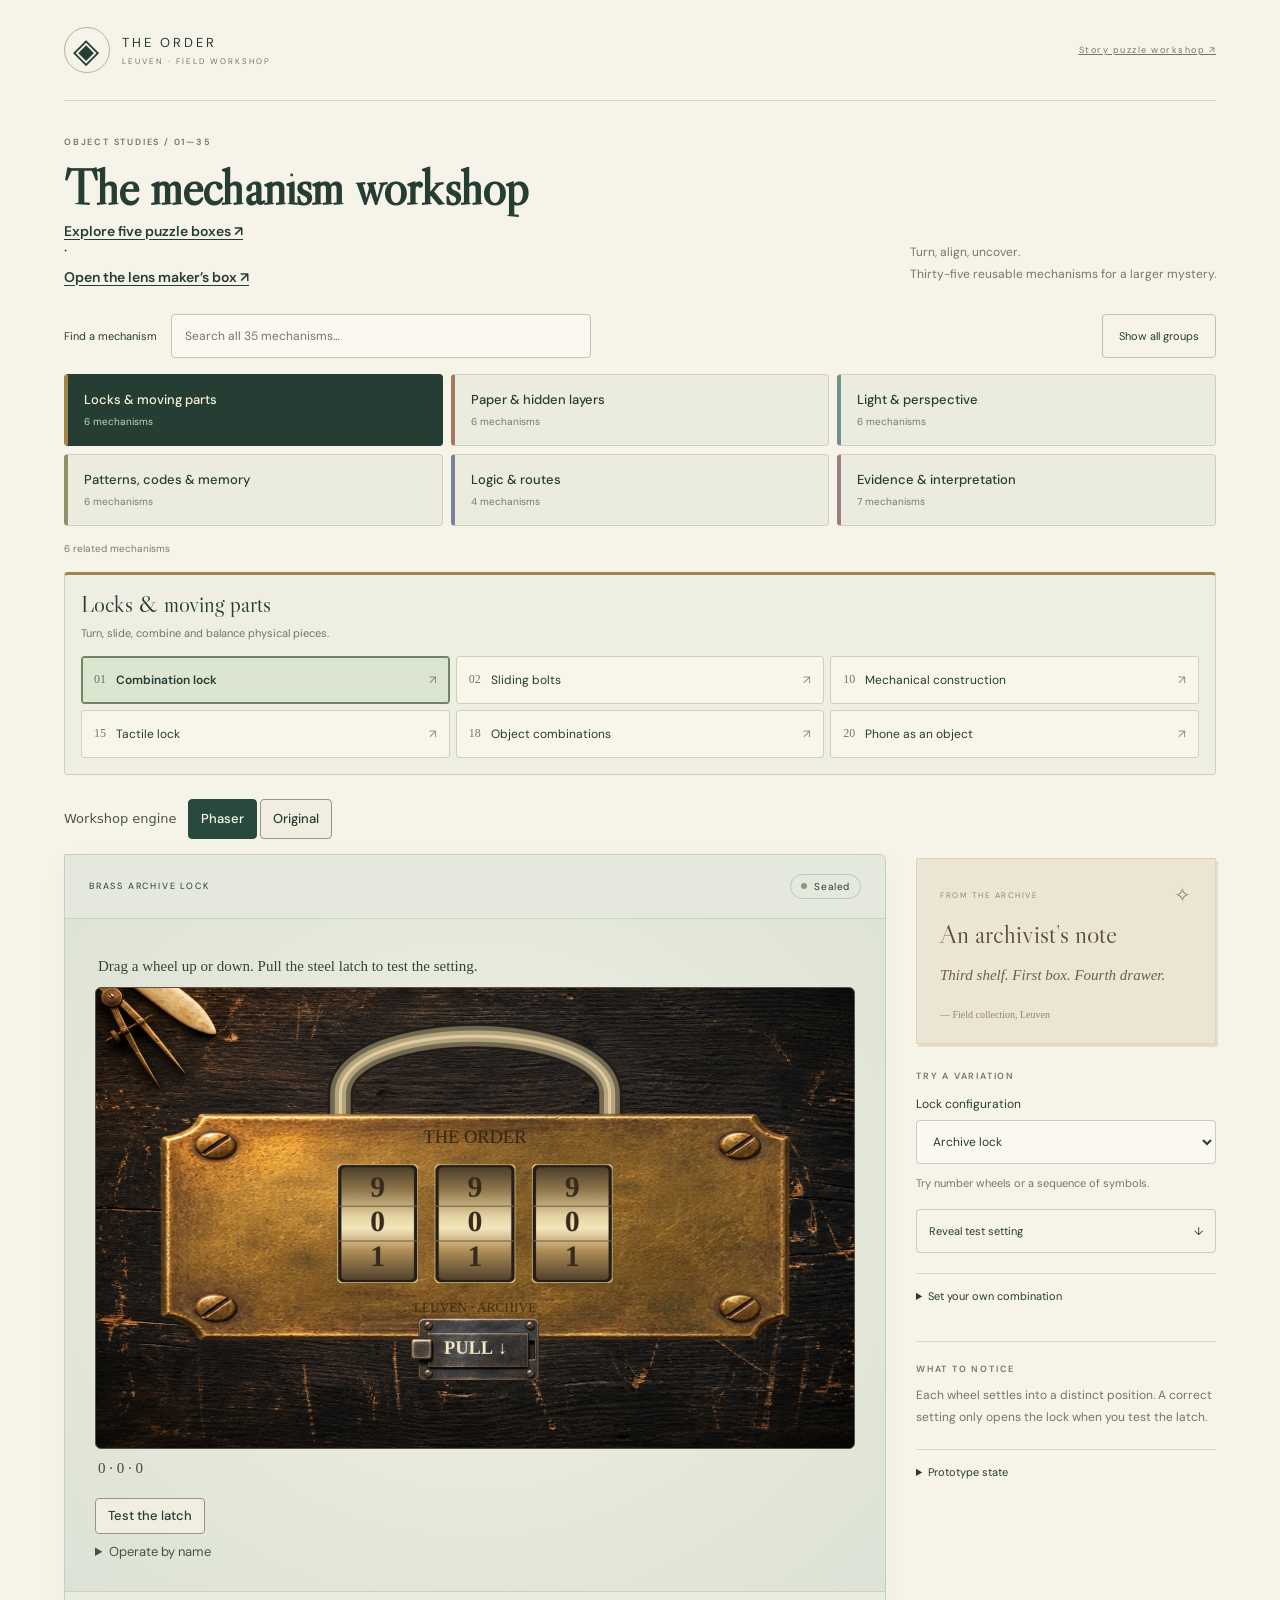
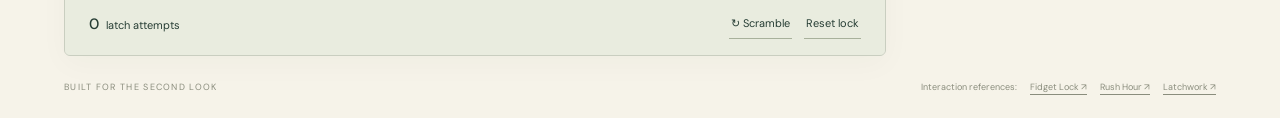
==== commit 89fe174c: "Add five directly playable 3D puzzle boxes to the workshop" ====
--- a/index.html
+++ b/index.html
@@ -1,7 +1,7 @@
 <!doctype html>
 <html lang="en"><head><meta charset="UTF-8"/><meta name="viewport" content="width=device-width, initial-scale=1.0"/>
 <meta name="theme-color" content="#263d34"/><meta name="description" content="Explore 35 reusable puzzle mechanics in six related families: locks and moving parts, paper and hidden layers, light and perspective, patterns and memory, logic and routes, and evidence and interpretation."/>
-<title>The Mechanism Workshop · Leuven</title>  <script type="module" crossorigin src="./assets/index-DUlP7SXe.js"></script>
+<title>The Mechanism Workshop · Leuven</title>  <script type="module" crossorigin src="./assets/index-DrG3NbOt.js"></script>
   <link rel="stylesheet" crossorigin href="./assets/index-dsRBHrj0.css">
 </head>
 <body><div id="root"></div></body></html>
